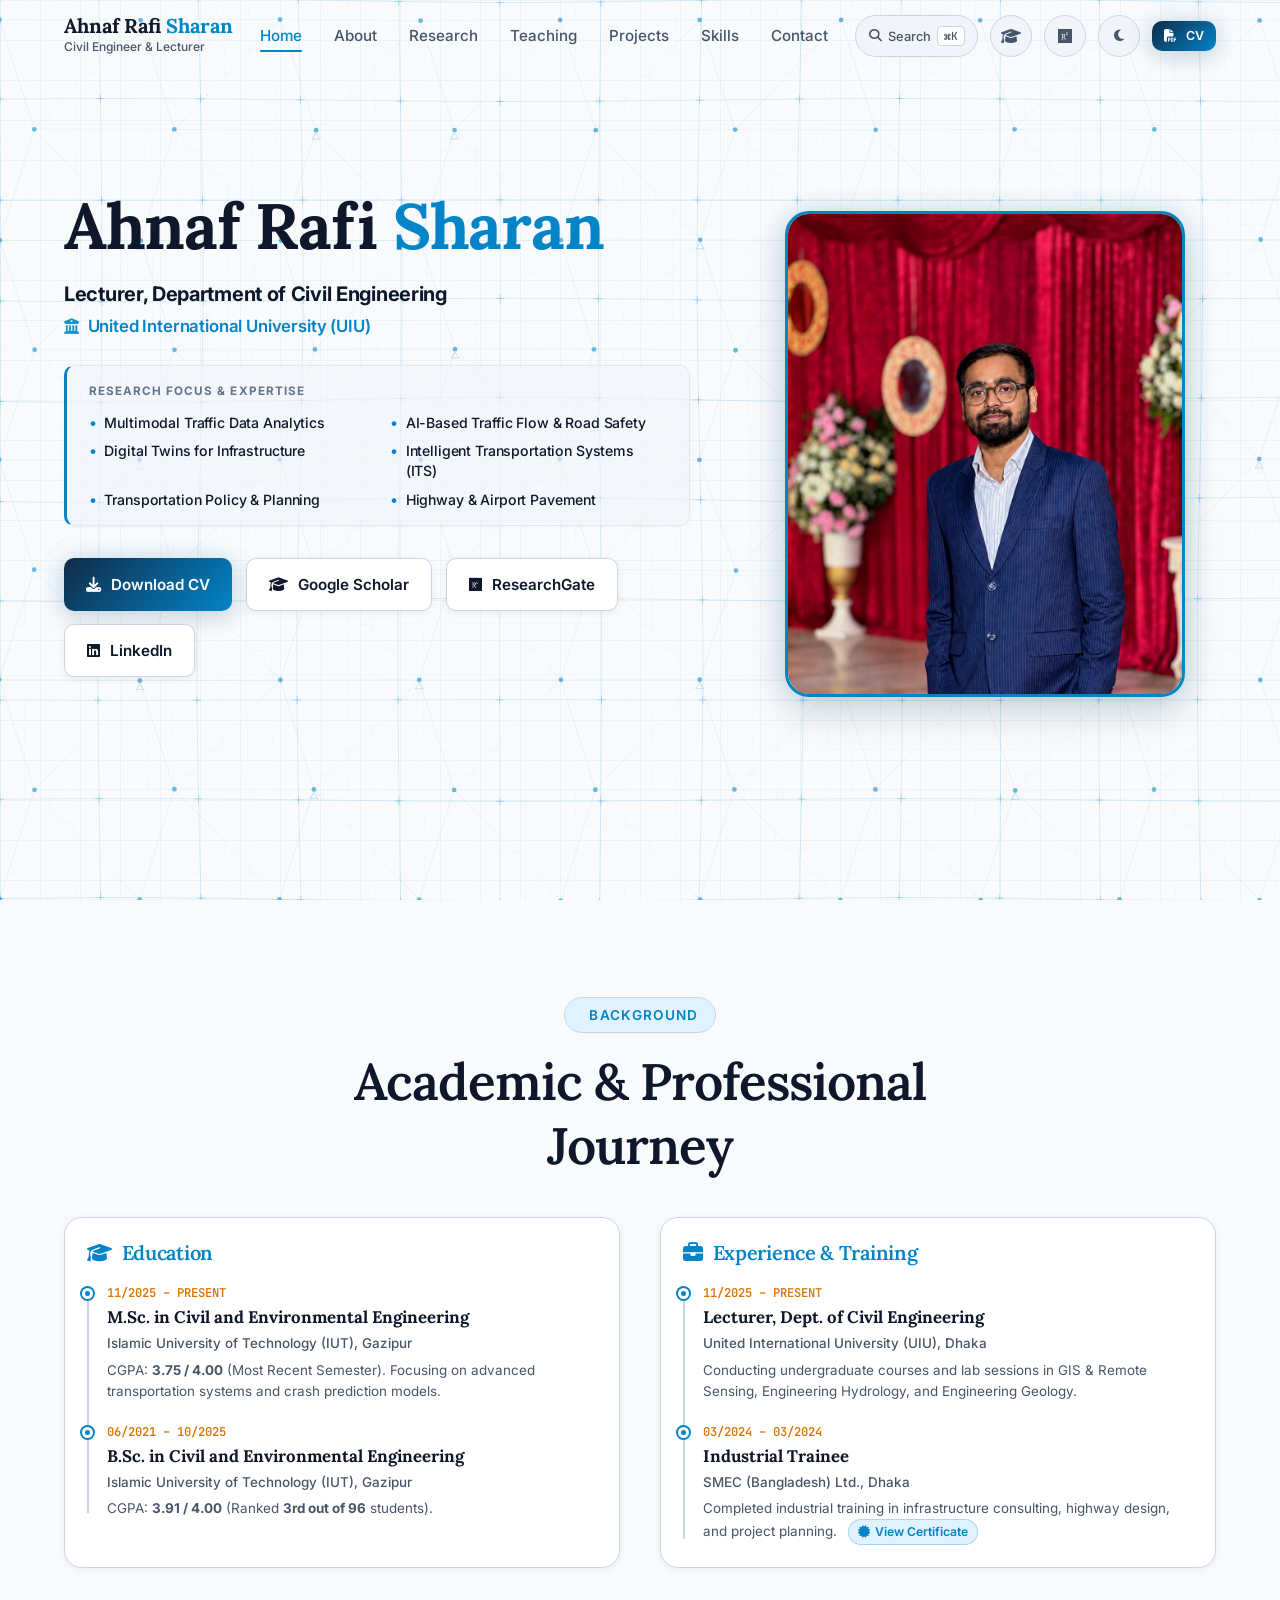
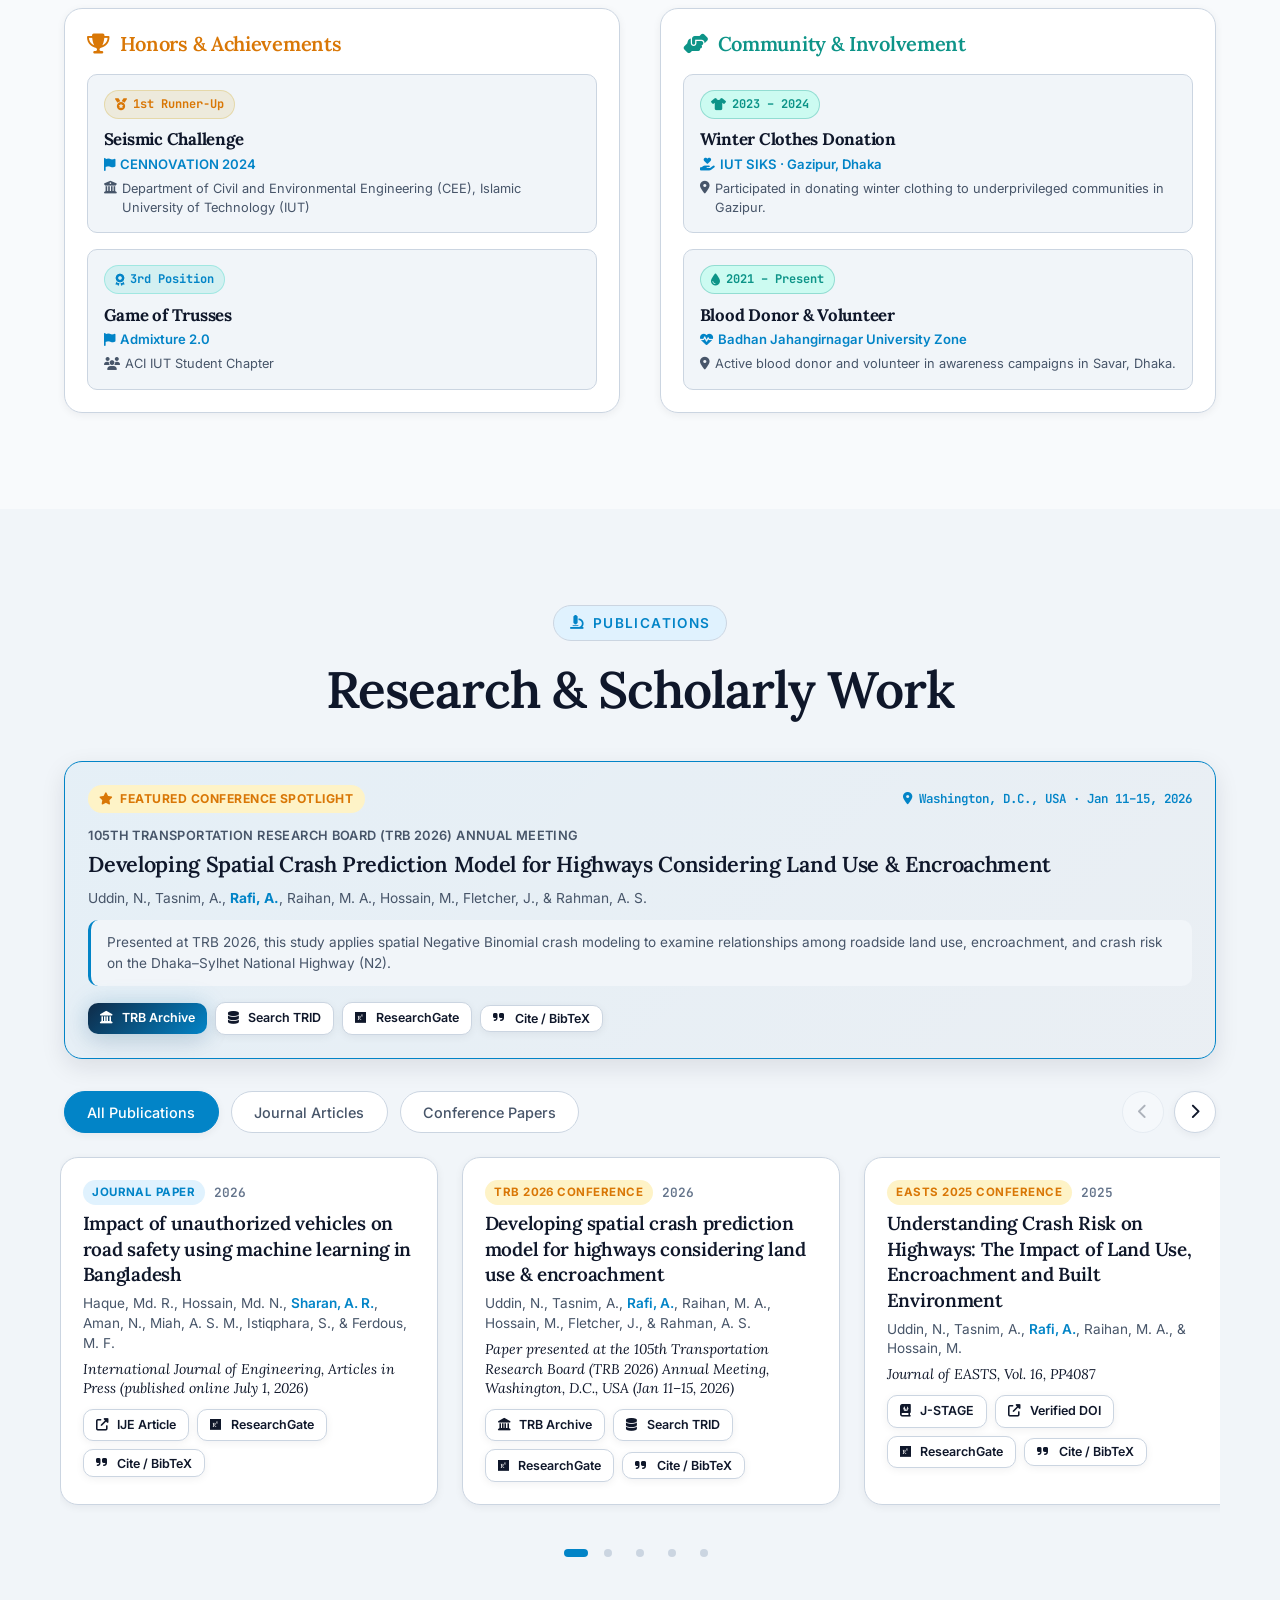
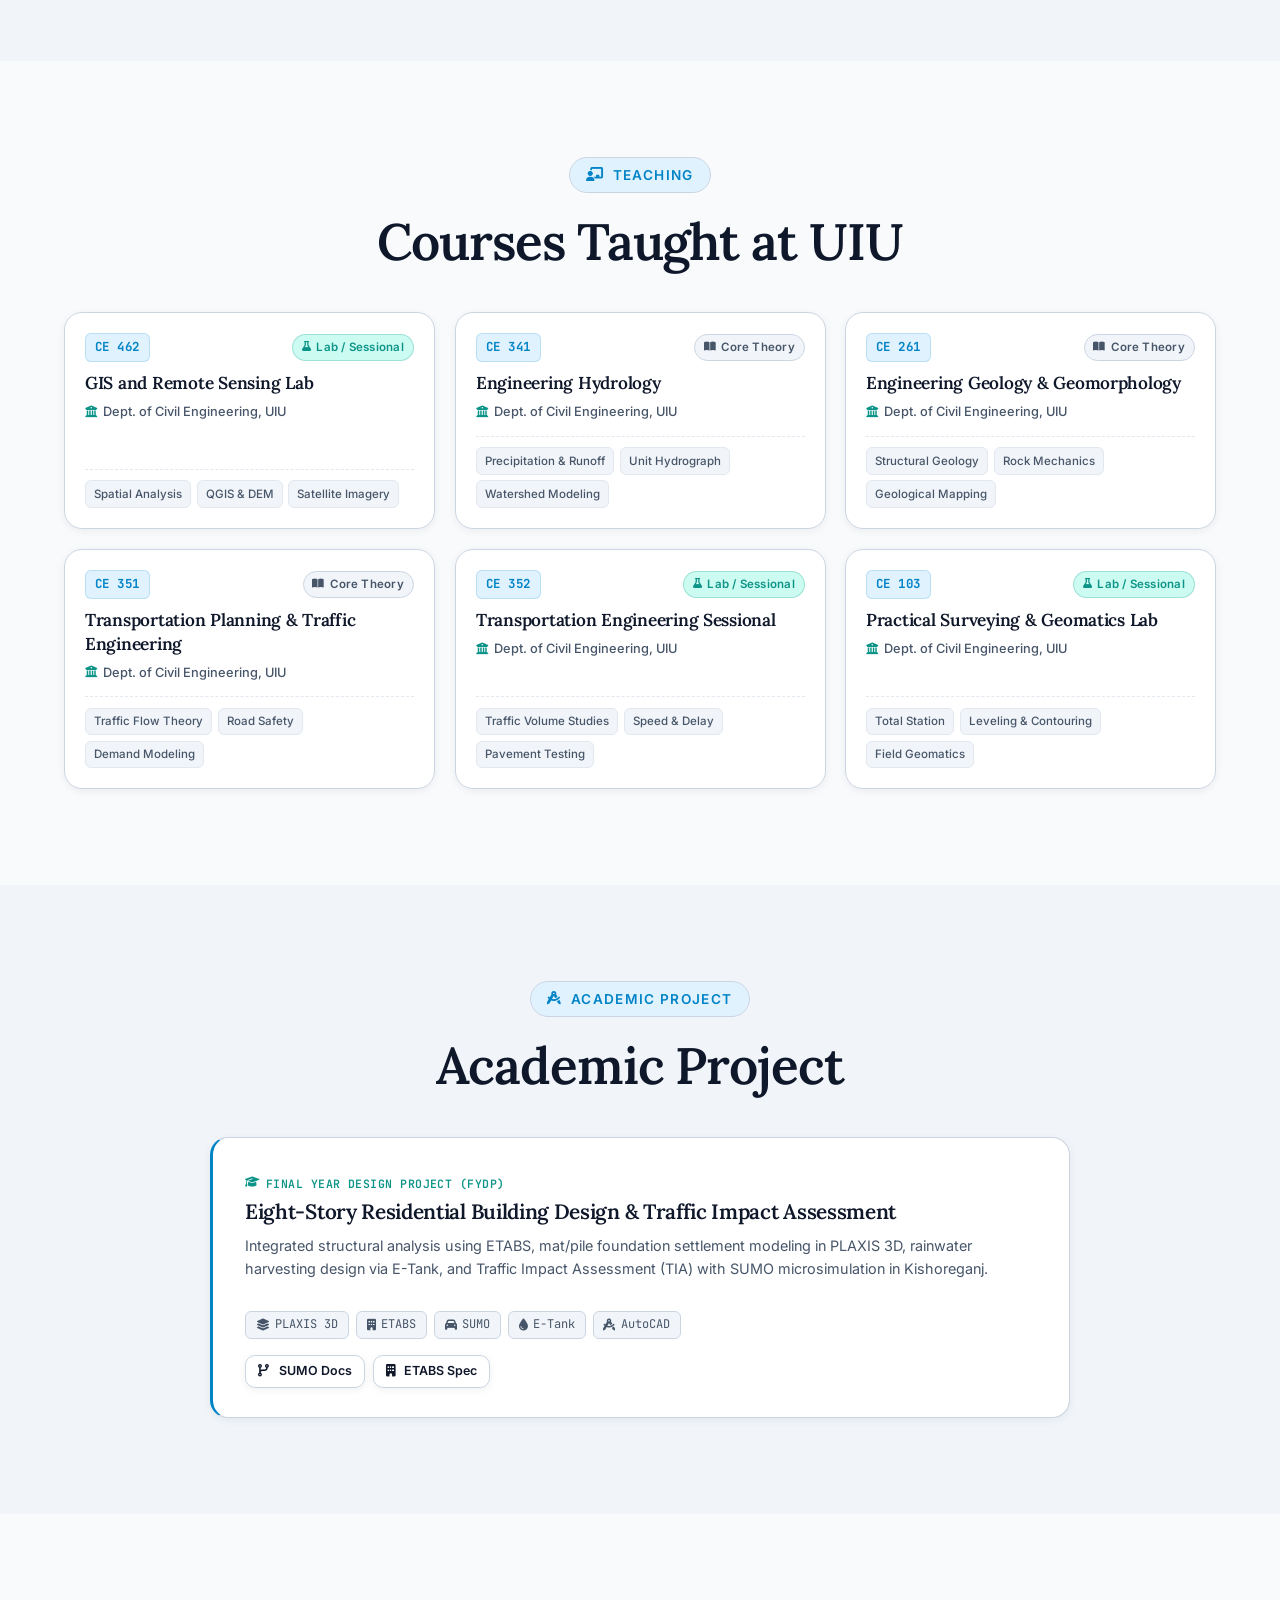
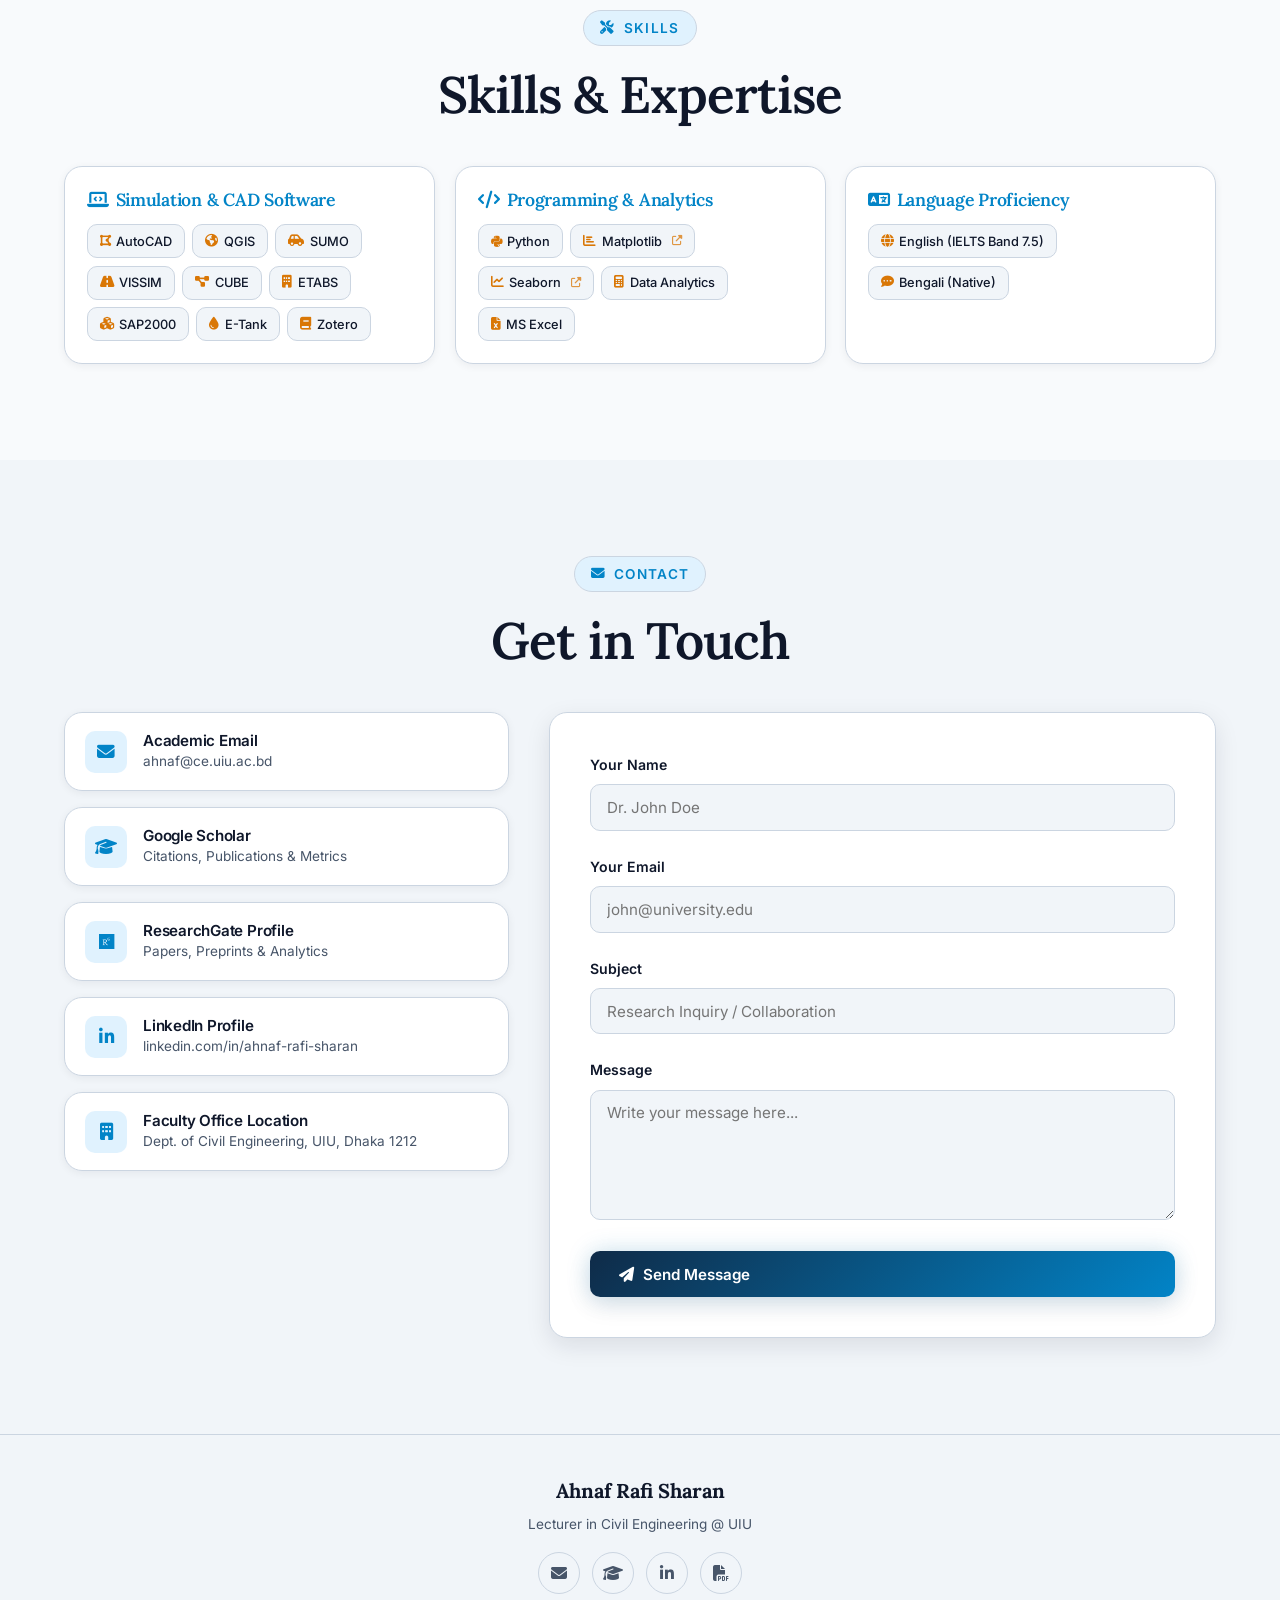
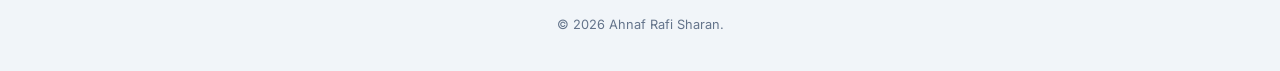
==== index.html @ d170546a "Update footer subtitle, adjust spacing, and refine responsive navbar styles" ====
<!DOCTYPE html>
<html lang="en" data-theme="light">
<head>
  <meta charset="UTF-8">
  <meta name="viewport" content="width=device-width, initial-scale=1.0">
  <meta name="description" content="Portfolio of Ahnaf Rafi Sharan — Civil &amp; Environmental Engineer, University Lecturer at UIU, and M.Sc. Student at IUT specializing in Intelligent Transportation Systems, Spatial Crash Prediction, and Machine Learning.">
  <meta name="keywords" content="Ahnaf Rafi Sharan, Civil Engineer, Transportation Engineering, UIU Lecturer, IUT, Spatial Crash Prediction, ITS, QGIS, SUMO, ETABS, PLAXIS 3D">
  <title>Ahnaf Rafi Sharan | Civil Engineer &amp; University Lecturer</title>

  <!-- Canonical &amp; Social Meta -->
  <meta property="og:title" content="Ahnaf Rafi Sharan | Academic Portfolio">
  <meta property="og:description" content="Lecturer in Civil Engineering at UIU &amp; M.Sc. Student at IUT. Research in Intelligent Transportation Systems, Machine Learning in Road Safety, and Geotechnical Engineering.">
  <meta property="og:type" content="website">

  <!-- Google Fonts &amp; Font Awesome Icons -->
  <link rel="preconnect" href="https://fonts.googleapis.com">
  <link rel="preconnect" href="https://fonts.gstatic.com" crossorigin>
  <link href="https://fonts.googleapis.com/css2?family=Inter:wght@400;500;600;700&amp;family=JetBrains+Mono:wght@400;500;600&amp;family=Lora:ital,wght@0,400;0,500;0,600;0,700;1,400;1,500;1,600&amp;display=swap" rel="stylesheet">
  <link rel="stylesheet" href="https://cdnjs.cloudflare.com/ajax/libs/font-awesome/6.4.0/css/all.min.css">

  <!-- Custom Stylesheet -->
  <link rel="stylesheet" href="styles.css">
</head>
<body>

  <!-- Top Scroll Progress Bar -->
  <div class="scroll-progress" id="scrollProgress" aria-hidden="true"></div>

  <!-- Floating Navigation Bar -->
  <header class="navbar" id="navbar">
    <div class="container nav-container">
      <a href="#hero" class="nav-brand" aria-label="Ahnaf Rafi Sharan Home">
        <div class="brand-text">
          <span class="brand-name">
            <span class="brand-name-full">Ahnaf Rafi <span class="brand-highlight">Sharan</span></span>
            <span class="brand-name-short">A. R. <span class="brand-highlight">Sharan</span></span>
          </span>
          <span class="brand-title">Civil Engineer &amp; Lecturer</span>
        </div>
      </a>

      <nav aria-label="Main Navigation">
        <ul class="nav-menu" id="navMenu">
          <li><a href="#hero" class="nav-link active">Home</a></li>
          <li><a href="#about" class="nav-link">About</a></li>
          <li><a href="#research" class="nav-link">Research</a></li>
          <li><a href="#teaching" class="nav-link">Teaching</a></li>
          <li><a href="#projects" class="nav-link">Projects</a></li>
          <li><a href="#skills" class="nav-link">Skills</a></li>
          <li><a href="#contact" class="nav-link">Contact</a></li>
        </ul>
      </nav>

      <div class="nav-actions">
        <button class="cmd-badge" id="cmdToggleBtn" type="button" aria-label="Open Command Palette">
          <i class="fas fa-search" aria-hidden="true"></i>
          <span>Search</span>
          <kbd>⌘K</kbd>
        </button>

        <a href="https://scholar.google.com/citations?user=i2RG7TsAAAAJ&hl=en" target="_blank" rel="noopener noreferrer" class="btn-icon" aria-label="Google Scholar Profile" title="Google Scholar">
          <i class="fas fa-graduation-cap" aria-hidden="true"></i>
        </a>

        <a href="https://www.researchgate.net/profile/Ahnaf-Rafi-Sharan" target="_blank" rel="noopener noreferrer" class="btn-icon" aria-label="ResearchGate Profile" title="ResearchGate">
          <i class="fab fa-researchgate" aria-hidden="true"></i>
        </a>

        <button class="btn-icon" id="themeToggleBtn" type="button" aria-label="Toggle Light and Dark Theme">
          <i class="fas fa-moon" id="themeIcon" aria-hidden="true"></i>
        </button>

        <a href="cv.pdf" class="btn btn-primary btn-sm" download aria-label="Download CV PDF">
          <i class="fas fa-file-pdf" aria-hidden="true"></i>
          <span>CV</span>
        </a>

        <button class="nav-toggle" id="navToggle" type="button" aria-expanded="false" aria-controls="navMenu" aria-label="Toggle Navigation Menu">
          <span></span>
          <span></span>
          <span></span>
        </button>
      </div>
    </div>
  </header>

  <main id="main-content">

    <!-- 1. HERO SECTION -->
    <section id="hero" class="section hero">
      <canvas id="its-canvas"></canvas>
      <div class="container hero-grid">
        <div class="hero-content">
          <h1 class="hero-name">
            Ahnaf Rafi <span class="highlight">Sharan</span>
          </h1>

          <!-- Academic Affiliation Byline -->
          <div class="hero-byline">
            <div class="hero-designation">Lecturer, Department of Civil Engineering</div>
            <div class="hero-institution">
              <i class="fas fa-university" aria-hidden="true"></i>
              <span>United International University (UIU)</span>
            </div>
          </div>

          <!-- Research Focus & Expertise -->
          <div class="hero-interests">
            <div class="hero-interests-label">
              <span>Research Focus &amp; Expertise</span>
            </div>
            <ul class="hero-interests-list">
              <li class="interest-item"><span class="item-marker">&bull;</span> Multimodal Traffic Data Analytics</li>
              <li class="interest-item"><span class="item-marker">&bull;</span> AI-Based Traffic Flow &amp; Road Safety</li>
              <li class="interest-item"><span class="item-marker">&bull;</span> Digital Twins for Infrastructure</li>
              <li class="interest-item"><span class="item-marker">&bull;</span> Intelligent Transportation Systems (ITS)</li>
              <li class="interest-item"><span class="item-marker">&bull;</span> Transportation Policy &amp; Planning</li>
              <li class="interest-item"><span class="item-marker">&bull;</span> Highway &amp; Airport Pavement</li>
            </ul>
          </div>

          <div class="hero-cta">
            <a href="cv.pdf" class="btn btn-primary" download>
              <i class="fas fa-download"></i> Download CV
            </a>
            <a href="https://scholar.google.com/citations?user=i2RG7TsAAAAJ&amp;hl=en" target="_blank" rel="noopener noreferrer" class="btn btn-secondary">
              <i class="fas fa-graduation-cap"></i> Google Scholar
            </a>
            <a href="https://www.researchgate.net/profile/Ahnaf-Rafi-Sharan" target="_blank" rel="noopener noreferrer" class="btn btn-secondary">
              <i class="fab fa-researchgate"></i> ResearchGate
            </a>
            <a href="https://linkedin.com/in/ahnaf-rafi-sharan-06a0391b3" target="_blank" rel="noopener noreferrer" class="btn btn-secondary">
              <i class="fab fa-linkedin"></i> LinkedIn
            </a>
          </div>
        </div>

        <!-- HERO PORTRAIT FRAME -->
        <div class="hero-visual">
          <div class="profile-frame">
            <img src="hero.png" alt="Ahnaf Rafi Sharan — Civil Engineer &amp; University Lecturer" class="profile-img" width="1086" height="1448" decoding="async">
          </div>
        </div>
      </div>
    </section>

    <!-- 2. ABOUT &amp; ACADEMIC BACKGROUND -->
    <section id="about" class="section">
      <div class="container">
        <div class="section-header">
          <span class="section-tag"><i class="fas fa-user-academic"></i> Background</span>
          <h2 class="section-title">Academic &amp; Professional Journey</h2>
        </div>

        <div class="academic-grid">
          <!-- Education Timeline -->
          <div class="timeline-card">
            <h3 class="timeline-title"><i class="fas fa-graduation-cap"></i> Education</h3>
            <div class="timeline">
              <div class="timeline-item">
                <div class="timeline-dot"></div>
                <div class="timeline-date">11/2025 – PRESENT</div>
                <div class="timeline-role">M.Sc. in Civil and Environmental Engineering</div>
                <div class="timeline-org">Islamic University of Technology (IUT), Gazipur</div>
                <p class="timeline-desc">CGPA: <strong>3.75 / 4.00</strong> (Most Recent Semester). Focusing on advanced transportation systems and crash prediction models.</p>
              </div>

              <div class="timeline-item">
                <div class="timeline-dot"></div>
                <div class="timeline-date">06/2021 – 10/2025</div>
                <div class="timeline-role">B.Sc. in Civil and Environmental Engineering</div>
                <div class="timeline-org">Islamic University of Technology (IUT), Gazipur</div>
                <p class="timeline-desc">CGPA: <strong>3.91 / 4.00</strong> (Ranked <strong>3rd out of 96</strong> students).</p>
              </div>
            </div>
          </div>

          <!-- Professional Experience Timeline -->
          <div class="timeline-card">
            <h3 class="timeline-title"><i class="fas fa-briefcase"></i> Experience &amp; Training</h3>
            <div class="timeline">
              <div class="timeline-item">
                <div class="timeline-dot"></div>
                <div class="timeline-date">11/2025 – PRESENT</div>
                <div class="timeline-role">Lecturer, Dept. of Civil Engineering</div>
                <div class="timeline-org">United International University (UIU), Dhaka</div>
                <p class="timeline-desc">Conducting undergraduate courses and lab sessions in GIS &amp; Remote Sensing, Engineering Hydrology, and Engineering Geology.</p>
              </div>

              <div class="timeline-item">
                <div class="timeline-dot"></div>
                <div class="timeline-date">03/2024 – 03/2024</div>
                <div class="timeline-role">Industrial Trainee</div>
                <div class="timeline-org">SMEC (Bangladesh) Ltd., Dhaka</div>
                <p class="timeline-desc">Completed industrial training in infrastructure consulting, highway design, and project planning. <a href="https://drive.google.com/file/d/1yum1FE88BUkocRvjSnJ1ATe02TE9FvEe/view?usp=drive_link" target="_blank" rel="noopener noreferrer" class="cert-link"><i class="fas fa-certificate"></i> View Certificate</a></p>
              </div>
            </div>
          </div>
        </div>

        <!-- Honors & Community Grid (Side by side) -->
        <div class="achievements-row-grid">
          <!-- Honors & Competition Achievements Card -->
          <div class="achievements-card">
            <h3 class="achievements-card-title">
              <i class="fas fa-trophy" aria-hidden="true"></i> Honors &amp; Achievements
            </h3>
            <div class="achievements-grid">
              <div class="achievement-item">
                <div class="achievement-badge runner-up">
                  <i class="fas fa-medal" aria-hidden="true"></i> 1st Runner-Up
                </div>
                <div class="achievement-details">
                  <h4 class="achievement-title">Seismic Challenge</h4>
                  <div class="achievement-event"><i class="fas fa-flag" aria-hidden="true"></i> CENNOVATION 2024</div>
                  <p class="achievement-org">
                    <i class="fas fa-university" aria-hidden="true"></i> Department of Civil and Environmental Engineering (CEE), Islamic University of Technology (IUT)
                  </p>
                </div>
              </div>

              <div class="achievement-item">
                <div class="achievement-badge third-place">
                  <i class="fas fa-award" aria-hidden="true"></i> 3rd Position
                </div>
                <div class="achievement-details">
                  <h4 class="achievement-title">Game of Trusses</h4>
                  <div class="achievement-event"><i class="fas fa-flag" aria-hidden="true"></i> Admixture 2.0</div>
                  <p class="achievement-org">
                    <i class="fas fa-users" aria-hidden="true"></i> ACI IUT Student Chapter
                  </p>
                </div>
              </div>
            </div>
          </div>

          <!-- Community & Voluntary Involvement Card -->
          <div class="achievements-card community-card">
            <h3 class="achievements-card-title community-title">
              <i class="fas fa-hands-helping" aria-hidden="true"></i> Community &amp; Involvement
            </h3>
            <div class="achievements-grid">
              <div class="achievement-item">
                <div class="achievement-badge community-badge">
                  <i class="fas fa-tshirt" aria-hidden="true"></i> 2023 – 2024
                </div>
                <div class="achievement-details">
                  <h4 class="achievement-title">Winter Clothes Donation</h4>
                  <div class="achievement-event"><i class="fas fa-hand-holding-heart" aria-hidden="true"></i> IUT SIKS · Gazipur, Dhaka</div>
                  <p class="achievement-org">
                    <i class="fas fa-map-marker-alt" aria-hidden="true"></i> Participated in donating winter clothing to underprivileged communities in Gazipur.
                  </p>
                </div>
              </div>

              <div class="achievement-item">
                <div class="achievement-badge community-badge">
                  <i class="fas fa-tint" aria-hidden="true"></i> 2021 – Present
                </div>
                <div class="achievement-details">
                  <h4 class="achievement-title">Blood Donor &amp; Volunteer</h4>
                  <div class="achievement-event"><i class="fas fa-heartbeat" aria-hidden="true"></i> Badhan Jahangirnagar University Zone</div>
                  <p class="achievement-org">
                    <i class="fas fa-map-marker-alt" aria-hidden="true"></i> Active blood donor and volunteer in awareness campaigns in Savar, Dhaka.
                  </p>
                </div>
              </div>
            </div>
          </div>
        </div>
      </div>
    </section>

    <!-- 3. RESEARCH &amp; PUBLICATIONS SECTION -->
    <section id="research" class="section section--surface-soft">
      <div class="container">
        <div class="section-header">
          <span class="section-tag"><i class="fas fa-microscope"></i> Publications</span>
          <h2 class="section-title">Research &amp; Scholarly Work</h2>
        </div>

        <!-- Featured TRB 2026 Spotlight -->
        <div class="trb-spotlight-card">
          <div class="spotlight-header">
            <span class="spotlight-badge"><i class="fas fa-star"></i> Featured Conference Spotlight</span>
            <span class="spotlight-venue"><i class="fas fa-map-marker-alt"></i> Washington, D.C., USA · Jan 11–15, 2026</span>
          </div>
          <div class="spotlight-body">
            <div class="spotlight-meta">
              <span class="conf-title">105th Transportation Research Board (TRB 2026) Annual Meeting</span>
            </div>
            <h3 class="spotlight-paper-title">
              Developing Spatial Crash Prediction Model for Highways Considering Land Use &amp; Encroachment
            </h3>
            <p class="spotlight-authors">
              Uddin, N., Tasnim, A., <strong>Rafi, A.</strong>, Raihan, M. A., Hossain, M., Fletcher, J., &amp; Rahman, A. S.
            </p>
            <p class="spotlight-abstract">
              Presented at TRB 2026, this study applies spatial Negative Binomial crash modeling to examine relationships among roadside land use, encroachment, and crash risk on the Dhaka–Sylhet National Highway (N2).
            </p>
            <div class="spotlight-actions">
              <a href="https://www.nationalacademies.org/events/886" target="_blank" rel="noopener noreferrer" class="btn btn-primary btn-sm">
                <i class="fas fa-landmark"></i> TRB Archive
              </a>
              <a href="https://trid.trb.org/" target="_blank" rel="noopener noreferrer" class="btn btn-secondary btn-sm">
                <i class="fas fa-database"></i> Search TRID
              </a>
              <a href="https://www.researchgate.net/profile/Ahnaf-Rafi-Sharan" target="_blank" rel="noopener noreferrer" class="btn btn-secondary btn-sm">
                <i class="fab fa-researchgate"></i> ResearchGate
              </a>
              <button type="button" class="btn btn-secondary btn-sm cite-btn" data-bibtex="@inproceedings{uddin2026developing,
  title={Developing spatial crash prediction model for highways considering land use \&amp; encroachment},
  author={Uddin, N. and Tasnim, A. and Rafi, A. and Raihan, M. A. and Hossain, M. and Fletcher, J. and Rahman, A. S.},
  booktitle={105th TRB Annual Meeting},
  address={Washington, D.C., USA},
  year={2026}
}">
                <i class="fas fa-quote-right"></i> Cite / BibTeX
              </button>
            </div>
          </div>
        </div>

        <div class="carousel-wrapper" id="pub-carousel-wrapper">
          <div class="carousel-header-controls">
            <div class="filter-bar">
              <button type="button" class="filter-btn active" data-filter="all">All Publications</button>
              <button type="button" class="filter-btn" data-filter="journal">Journal Articles</button>
              <button type="button" class="filter-btn" data-filter="conference">Conference Papers</button>
            </div>
            <div class="carousel-nav-btns">
              <button type="button" class="carousel-btn prev-btn" aria-label="Previous Publication" data-target="pub-carousel"><i class="fas fa-chevron-left"></i></button>
              <button type="button" class="carousel-btn next-btn" aria-label="Next Publication" data-target="pub-carousel"><i class="fas fa-chevron-right"></i></button>
            </div>
          </div>

          <div class="carousel-container" id="pub-carousel">
            <div class="pub-list carousel-track">

          <!-- Pub 1 -->
          <div class="pub-card" data-category="journal">
            <div class="pub-info">
              <div class="pub-meta">
                <span class="pub-type journal">Journal Paper</span>
                <span class="pub-year">2026</span>
              </div>
              <h3 class="pub-title">Impact of unauthorized vehicles on road safety using machine learning in Bangladesh</h3>
              <p class="pub-authors">Haque, Md. R., Hossain, Md. N., <strong>Sharan, A. R.</strong>, Aman, N., Miah, A. S. M., Istiqphara, S., &amp; Ferdous, M. F.</p>
              <div class="pub-venue">International Journal of Engineering, Articles in Press (published online July 1, 2026)</div>
              <div class="pub-actions">
                <a href="https://www.ije.ir/article_244148.html" target="_blank" rel="noopener noreferrer" class="btn btn-secondary btn-sm">
                  <i class="fas fa-external-link-alt"></i> IJE Article
                </a>
                <a href="https://www.researchgate.net/publication/403642562_Impact_of_Unauthorized_Vehicles_on_Road_Safety_Using_Machine_Learning_in_Bangladesh" target="_blank" rel="noopener noreferrer" class="btn btn-secondary btn-sm">
                  <i class="fab fa-researchgate"></i> ResearchGate
                </a>
                <button type="button" class="btn btn-secondary btn-sm cite-btn" data-bibtex="@article{haque2026impact,
  title={Impact of unauthorized vehicles on road safety using machine learning in Bangladesh},
  author={Haque, Md. Rashedul and Hossain, Md. Nayem and Sharan, Ahnaf Rafi and Aman, Nakib and Miah, Abu Saleh Musa and Istiqphara, Swadexi and Ferdous, Mohammad Farhan},
  journal={International Journal of Engineering},
  note={Articles in Press},
  year={2026},
  date={2026-07-01},
  url={https://www.ije.ir/article_244148.html}
}">
                  <i class="fas fa-quote-right"></i> Cite / BibTeX
                </button>
              </div>
            </div>
          </div>

          <!-- Pub 2 -->
          <div class="pub-card" data-category="conference">
            <div class="pub-info">
              <div class="pub-meta">
                <span class="pub-type conference">TRB 2026 Conference</span>
                <span class="pub-year">2026</span>
              </div>
              <h3 class="pub-title">Developing spatial crash prediction model for highways considering land use &amp; encroachment</h3>
              <p class="pub-authors">Uddin, N., Tasnim, A., <strong>Rafi, A.</strong>, Raihan, M. A., Hossain, M., Fletcher, J., &amp; Rahman, A. S.</p>
              <div class="pub-venue">Paper presented at the 105th Transportation Research Board (TRB 2026) Annual Meeting, Washington, D.C., USA (Jan 11–15, 2026)</div>
              <div class="pub-actions">
                <a href="https://www.nationalacademies.org/events/886" target="_blank" rel="noopener noreferrer" class="btn btn-secondary btn-sm">
                  <i class="fas fa-landmark"></i> TRB Archive
                </a>
                <a href="https://trid.trb.org/" target="_blank" rel="noopener noreferrer" class="btn btn-secondary btn-sm">
                  <i class="fas fa-database"></i> Search TRID
                </a>
                <a href="https://www.researchgate.net/profile/Ahnaf-Rafi-Sharan" target="_blank" rel="noopener noreferrer" class="btn btn-secondary btn-sm">
                  <i class="fab fa-researchgate"></i> ResearchGate
                </a>
                <button type="button" class="btn btn-secondary btn-sm cite-btn" data-bibtex="@inproceedings{uddin2026developing,
  title={Developing spatial crash prediction model for highways considering land use \&amp; encroachment},
  author={Uddin, N. and Tasnim, A. and Rafi, A. and Raihan, M. A. and Hossain, M. and Fletcher, J. and Rahman, A. S.},
  booktitle={105th TRB Annual Meeting},
  address={Washington, D.C., USA},
  year={2026}
}">
                  <i class="fas fa-quote-right"></i> Cite / BibTeX
                </button>
              </div>
            </div>
          </div>

          <!-- Pub 3 -->
          <div class="pub-card" data-category="conference">
            <div class="pub-info">
              <div class="pub-meta">
                <span class="pub-type conference">EASTS 2025 Conference</span>
                <span class="pub-year">2025</span>
              </div>
              <h3 class="pub-title">Understanding Crash Risk on Highways: The Impact of Land Use, Encroachment and Built Environment</h3>
              <p class="pub-authors">Uddin, N., Tasnim, A., <strong>Rafi, A.</strong>, Raihan, M. A., &amp; Hossain, M.</p>
              <div class="pub-venue">Journal of EASTS, Vol. 16, PP4087</div>
              <div class="pub-actions">
                <a href="https://www.jstage.jst.go.jp/article/easts/16/0/16_PP4087/_article" target="_blank" rel="noopener noreferrer" class="btn btn-secondary btn-sm">
                  <i class="fas fa-journal-whills"></i> J-STAGE
                </a>
                <a href="https://doi.org/10.11175/easts.16.PP4087" target="_blank" rel="noopener noreferrer" class="btn btn-secondary btn-sm">
                  <i class="fas fa-external-link-alt"></i> Verified DOI
                </a>
                <a href="https://www.researchgate.net/profile/Ahnaf-Rafi-Sharan" target="_blank" rel="noopener noreferrer" class="btn btn-secondary btn-sm">
                  <i class="fab fa-researchgate"></i> ResearchGate
                </a>
                <button type="button" class="btn btn-secondary btn-sm cite-btn" data-bibtex="@article{uddin2025crashrisk,
  title={Understanding crash risk on highways: The impact of land use, encroachment and built environment},
  author={Uddin, N. and Tasnim, A. and Rafi, A. and Raihan, M. A. and Hossain, M.},
  journal={Journal of the Eastern Asia Society for Transportation Studies},
  volume={16},
  pages={PP4087},
  year={2025},
  doi={10.11175/easts.16.PP4087}
}">
                  <i class="fas fa-quote-right"></i> Cite / BibTeX
                </button>
              </div>
            </div>
          </div>

          <!-- Pub 4 -->
          <div class="pub-card" data-category="conference">
            <div class="pub-info">
              <div class="pub-meta">
                <span class="pub-type conference">IUT-ICCET 2024</span>
                <span class="pub-year">2024</span>
              </div>
              <h3 class="pub-title">Utilization of recycled brick aggregate to ensure circular economy</h3>
              <p class="pub-authors">Mohammed, T. U., Uddin, N., &amp; <strong>Rafi, A.</strong></p>
              <div class="pub-venue">IUT Journal of Engineering and Technology (JET), Special Issue (Vol. 19 No. 3), pp. 848–854</div>
              <div class="pub-actions">
                <a href="https://jet.iutoic-dhaka.edu/" target="_blank" rel="noopener noreferrer" class="btn btn-secondary btn-sm">
                  <i class="fas fa-university"></i> JET Portal
                </a>
                <a href="https://www.researchgate.net/profile/Ahnaf-Rafi-Sharan" target="_blank" rel="noopener noreferrer" class="btn btn-secondary btn-sm">
                  <i class="fab fa-researchgate"></i> ResearchGate
                </a>
                <button type="button" class="btn btn-secondary btn-sm cite-btn" data-bibtex="@article{mohammed2024utilization,
  title={Utilization of recycled brick aggregate to ensure circular economy},
  author={Mohammed, T. U. and Uddin, N. and Rafi, A.},
  journal={IUT Journal of Engineering and Technology (JET)},
  volume={19},
  number={3},
  pages={848--854},
  year={2024}
}">
                  <i class="fas fa-quote-right"></i> Cite / BibTeX
                </button>
              </div>
            </div>
          </div>

          <!-- Pub 5 -->
          <div class="pub-card" data-category="journal">
            <div class="pub-info">
              <div class="pub-meta">
                <span class="pub-type journal">Journal Paper</span>
                <span class="pub-year">2023</span>
              </div>
              <h3 class="pub-title">Prediction of strength properties of soft soil considering simple soil parameters</h3>
              <p class="pub-authors">Hoque, M. J., Bayezid, M., <strong>Sharan, A. R.</strong>, Kabir, M. U., &amp; Tareque, T.</p>
              <div class="pub-venue">Open Journal of Civil Engineering, Vol. 13, pp. 479–496 (DOI: 10.4236/ojce.2023.133035)</div>
              <div class="pub-actions">
                <a href="https://doi.org/10.4236/ojce.2023.133035" target="_blank" rel="noopener noreferrer" class="btn btn-secondary btn-sm">
                  <i class="fas fa-external-link-alt"></i> Verified DOI
                </a>
                <a href="https://content.scirp.org/pdf/ojce_2023090715383862.pdf" target="_blank" rel="noopener noreferrer" class="btn btn-secondary btn-sm">
                  <i class="fas fa-file-alt"></i> Full Text
                </a>
                <button type="button" class="btn btn-secondary btn-sm cite-btn" data-bibtex="@article{hoque2023prediction,
  title={Prediction of strength properties of soft soil considering simple soil parameters},
  author={Hoque, M. J. and Bayezid, M. and Sharan, Ahnaf Rafi and Kabir, M. U. and Tareque, T.},
  journal={Open Journal of Civil Engineering},
  volume={13},
  pages={479--496},
  year={2023},
  doi={10.4236/ojce.2023.133035}
}">
                  <i class="fas fa-quote-right"></i> Cite / BibTeX
                </button>
              </div>
            </div>
          </div>

            </div>
          </div>
          <div class="carousel-dots" id="pub-carousel-dots"></div>
        </div>
      </div>
    </section>

    <!-- 4. TEACHING &amp; ACADEMIA SECTION -->
    <section id="teaching" class="section">
      <div class="container">
        <div class="section-header">
          <span class="section-tag"><i class="fas fa-chalkboard-teacher"></i> Teaching</span>
          <h2 class="section-title">Courses Taught at UIU</h2>
        </div>

        <div class="teaching-grid">
          <!-- Course 1: CE 462 -->
          <div class="teaching-card">
            <div class="teaching-card-header">
              <span class="teaching-code">CE 462</span>
              <span class="teaching-type-badge badge--lab"><i class="fas fa-flask"></i> Lab / Sessional</span>
            </div>
            <h3 class="teaching-title">GIS and Remote Sensing Lab</h3>
            <div class="teaching-institution">
              <i class="fas fa-university"></i> Dept. of Civil Engineering, UIU
            </div>
            <div class="teaching-tags">
              <span class="teaching-tag">Spatial Analysis</span>
              <span class="teaching-tag">QGIS &amp; DEM</span>
              <span class="teaching-tag">Satellite Imagery</span>
            </div>
          </div>

          <!-- Course 2: CE 341 -->
          <div class="teaching-card">
            <div class="teaching-card-header">
              <span class="teaching-code">CE 341</span>
              <span class="teaching-type-badge badge--theory"><i class="fas fa-book-open"></i> Core Theory</span>
            </div>
            <h3 class="teaching-title">Engineering Hydrology</h3>
            <div class="teaching-institution">
              <i class="fas fa-university"></i> Dept. of Civil Engineering, UIU
            </div>
            <div class="teaching-tags">
              <span class="teaching-tag">Precipitation &amp; Runoff</span>
              <span class="teaching-tag">Unit Hydrograph</span>
              <span class="teaching-tag">Watershed Modeling</span>
            </div>
          </div>

          <!-- Course 3: CE 261 -->
          <div class="teaching-card">
            <div class="teaching-card-header">
              <span class="teaching-code">CE 261</span>
              <span class="teaching-type-badge badge--theory"><i class="fas fa-book-open"></i> Core Theory</span>
            </div>
            <h3 class="teaching-title">Engineering Geology &amp; Geomorphology</h3>
            <div class="teaching-institution">
              <i class="fas fa-university"></i> Dept. of Civil Engineering, UIU
            </div>
            <div class="teaching-tags">
              <span class="teaching-tag">Structural Geology</span>
              <span class="teaching-tag">Rock Mechanics</span>
              <span class="teaching-tag">Geological Mapping</span>
            </div>
          </div>

          <!-- Course 4: CE 351 -->
          <div class="teaching-card">
            <div class="teaching-card-header">
              <span class="teaching-code">CE 351</span>
              <span class="teaching-type-badge badge--theory"><i class="fas fa-book-open"></i> Core Theory</span>
            </div>
            <h3 class="teaching-title">Transportation Planning &amp; Traffic Engineering</h3>
            <div class="teaching-institution">
              <i class="fas fa-university"></i> Dept. of Civil Engineering, UIU
            </div>
            <div class="teaching-tags">
              <span class="teaching-tag">Traffic Flow Theory</span>
              <span class="teaching-tag">Road Safety</span>
              <span class="teaching-tag">Demand Modeling</span>
            </div>
          </div>

          <!-- Course 5: CE 352 -->
          <div class="teaching-card">
            <div class="teaching-card-header">
              <span class="teaching-code">CE 352</span>
              <span class="teaching-type-badge badge--lab"><i class="fas fa-flask"></i> Lab / Sessional</span>
            </div>
            <h3 class="teaching-title">Transportation Engineering Sessional</h3>
            <div class="teaching-institution">
              <i class="fas fa-university"></i> Dept. of Civil Engineering, UIU
            </div>
            <div class="teaching-tags">
              <span class="teaching-tag">Traffic Volume Studies</span>
              <span class="teaching-tag">Speed &amp; Delay</span>
              <span class="teaching-tag">Pavement Testing</span>
            </div>
          </div>

          <!-- Course 6: CE 103 -->
          <div class="teaching-card">
            <div class="teaching-card-header">
              <span class="teaching-code">CE 103</span>
              <span class="teaching-type-badge badge--lab"><i class="fas fa-flask"></i> Lab / Sessional</span>
            </div>
            <h3 class="teaching-title">Practical Surveying &amp; Geomatics Lab</h3>
            <div class="teaching-institution">
              <i class="fas fa-university"></i> Dept. of Civil Engineering, UIU
            </div>
            <div class="teaching-tags">
              <span class="teaching-tag">Total Station</span>
              <span class="teaching-tag">Leveling &amp; Contouring</span>
              <span class="teaching-tag">Field Geomatics</span>
            </div>
          </div>
        </div>
      </div>
    </section>

    <!-- 5. ACADEMIC PROJECT SECTION -->
    <section id="projects" class="section section--surface-soft">
      <div class="container">
        <div class="section-header">
          <span class="section-tag"><i class="fas fa-drafting-compass"></i> Academic Project</span>
          <h2 class="section-title">Academic Project</h2>
        </div>

        <div class="project-single-container">
          <!-- FYDP Project -->
          <div class="project-card project-card--standalone">
            <div>
              <div class="project-category"><i class="fas fa-graduation-cap"></i> Final Year Design Project (FYDP)</div>
              <h3 class="project-title">Eight-Story Residential Building Design &amp; Traffic Impact Assessment</h3>
              <p class="project-desc">
                Integrated structural analysis using ETABS, mat/pile foundation settlement modeling in PLAXIS 3D, rainwater harvesting design via E-Tank, and Traffic Impact Assessment (TIA) with SUMO microsimulation in Kishoreganj.
              </p>
            </div>
            <div>
              <div class="project-tools">
                <span class="tool-tag"><i class="fas fa-layer-group"></i> PLAXIS 3D</span>
                <span class="tool-tag"><i class="fas fa-building"></i> ETABS</span>
                <span class="tool-tag"><i class="fas fa-car"></i> SUMO</span>
                <span class="tool-tag"><i class="fas fa-tint"></i> E-Tank</span>
                <span class="tool-tag"><i class="fas fa-drafting-compass"></i> AutoCAD</span>
              </div>
              <div class="pub-actions">
                <a href="https://eclipse.dev/sumo/" target="_blank" rel="noopener noreferrer" class="btn btn-secondary btn-sm">
                  <i class="fas fa-code-branch"></i> SUMO Docs
                </a>
                <a href="https://www.csiamerica.com/products/etabs" target="_blank" rel="noopener noreferrer" class="btn btn-secondary btn-sm">
                  <i class="fas fa-building"></i> ETABS Spec
                </a>
              </div>
            </div>
          </div>
        </div>
      </div>
    </section>

    <!-- 6. SKILLS SECTION -->
    <section id="skills" class="section">
      <div class="container">
        <div class="section-header">
          <span class="section-tag"><i class="fas fa-tools"></i> Skills</span>
          <h2 class="section-title">Skills &amp; Expertise</h2>
        </div>

        <div class="skills-grid">
          <!-- Category 1 -->
          <div class="skill-category">
            <h3 class="category-title"><i class="fas fa-laptop-code"></i> Simulation &amp; CAD Software</h3>
            <div class="skills-tags">
              <span class="skill-badge"><i class="fas fa-draw-polygon"></i> AutoCAD</span>
              <span class="skill-badge"><i class="fas fa-globe-americas"></i> QGIS</span>
              <span class="skill-badge"><i class="fas fa-car-side"></i> SUMO</span>
              <span class="skill-badge"><i class="fas fa-road"></i> VISSIM</span>
              <span class="skill-badge"><i class="fas fa-project-diagram"></i> CUBE</span>
              <span class="skill-badge"><i class="fas fa-building"></i> ETABS</span>
              <span class="skill-badge"><i class="fas fa-cubes"></i> SAP2000</span>
              <span class="skill-badge"><i class="fas fa-tint"></i> E-Tank</span>
              <span class="skill-badge"><i class="fas fa-book"></i> Zotero</span>
            </div>
          </div>

          <!-- Category 2 -->
          <div class="skill-category">
            <h3 class="category-title"><i class="fas fa-code"></i> Programming &amp; Analytics</h3>
            <div class="skills-tags">
              <span class="skill-badge"><i class="fab fa-python"></i> Python</span>
              <a href="https://drive.google.com/file/d/1rNb2d6eBjtzPnhZv8_Qu4rBEHmmwyTqB/view?usp=drive_link" target="_blank" rel="noopener noreferrer" class="skill-badge cert-badge" title="View Verified Datacamp Certificate"><i class="fas fa-chart-bar"></i> Matplotlib <i class="fas fa-external-link-alt badge-cert-icon"></i></a>
              <a href="https://drive.google.com/file/d/1IVfnXumZgSmWMktTuvSF0Q7bto8k0CpD/view?usp=drive_link" target="_blank" rel="noopener noreferrer" class="skill-badge cert-badge" title="View Verified Datacamp Certificate"><i class="fas fa-chart-line"></i> Seaborn <i class="fas fa-external-link-alt badge-cert-icon"></i></a>
              <span class="skill-badge"><i class="fas fa-calculator"></i> Data Analytics</span>
              <span class="skill-badge"><i class="fas fa-file-excel"></i> MS Excel</span>
            </div>
          </div>

          <!-- Category 3 -->
          <div class="skill-category">
            <h3 class="category-title"><i class="fas fa-language"></i> Language Proficiency</h3>
            <div class="skills-tags">
              <span class="skill-badge"><i class="fas fa-globe"></i> English (IELTS Band 7.5)</span>
              <span class="skill-badge"><i class="fas fa-comment-dots"></i> Bengali (Native)</span>
            </div>
          </div>
        </div>
      </div>
    </section>

    <!-- 7. CONTACT SECTION -->
    <section id="contact" class="section section--surface-soft">
      <div class="container">
        <div class="section-header">
          <span class="section-tag"><i class="fas fa-envelope"></i> Contact</span>
          <h2 class="section-title">Get in Touch</h2>
        </div>

        <div class="contact-grid">
          <div class="contact-info">
            <a href="mailto:ahnaf@ce.uiu.ac.bd" class="contact-card">
              <div class="contact-icon"><i class="fas fa-envelope"></i></div>
              <div class="contact-details">
                <h4>Academic Email</h4>
                <p>ahnaf@ce.uiu.ac.bd</p>
              </div>
            </a>

            <a href="https://scholar.google.com/citations?user=i2RG7TsAAAAJ&hl=en" target="_blank" rel="noopener noreferrer" class="contact-card">
              <div class="contact-icon"><i class="fas fa-graduation-cap"></i></div>
              <div class="contact-details">
                <h4>Google Scholar</h4>
                <p>Citations, Publications &amp; Metrics</p>
              </div>
            </a>

            <a href="https://www.researchgate.net/profile/Ahnaf-Rafi-Sharan" target="_blank" rel="noopener noreferrer" class="contact-card">
              <div class="contact-icon"><i class="fab fa-researchgate"></i></div>
              <div class="contact-details">
                <h4>ResearchGate Profile</h4>
                <p>Papers, Preprints &amp; Analytics</p>
              </div>
            </a>

            <a href="https://linkedin.com/in/ahnaf-rafi-sharan-06a0391b3" target="_blank" rel="noopener noreferrer" class="contact-card">
              <div class="contact-icon"><i class="fab fa-linkedin-in"></i></div>
              <div class="contact-details">
                <h4>LinkedIn Profile</h4>
                <p>linkedin.com/in/ahnaf-rafi-sharan</p>
              </div>
            </a>

            <div class="contact-card">
              <div class="contact-icon"><i class="fas fa-building"></i></div>
              <div class="contact-details">
                <h4>Faculty Office Location</h4>
                <p>Dept. of Civil Engineering, UIU, Dhaka 1212</p>
              </div>
            </div>
          </div>

          <div class="contact-form-container">
            <form id="contactForm">
              <div class="form-group">
                <label for="name" class="form-label">Your Name</label>
                <input type="text" id="name" class="form-control" placeholder="Dr. John Doe" required>
              </div>

              <div class="form-group">
                <label for="email" class="form-label">Your Email</label>
                <input type="email" id="email" class="form-control" placeholder="john@university.edu" required>
              </div>

              <div class="form-group">
                <label for="subject" class="form-label">Subject</label>
                <input type="text" id="subject" class="form-control" placeholder="Research Inquiry / Collaboration" required>
              </div>

              <div class="form-group">
                <label for="message" class="form-label">Message</label>
                <textarea id="message" class="form-control" placeholder="Write your message here..." required></textarea>
              </div>

              <button type="submit" class="btn btn-primary" style="width: 100%;">
                <i class="fas fa-paper-plane"></i> Send Message
              </button>
            </form>
          </div>
        </div>
      </div>
    </section>

  </main>

  <!-- FOOTER -->
  <footer class="footer">
    <div class="container footer-content">
      <div class="footer-brand">Ahnaf Rafi Sharan</div>
      <p class="footer-subtitle">Lecturer in Civil Engineering @ UIU</p>
      <div class="footer-socials">
        <a href="mailto:ahnaf@ce.uiu.ac.bd" class="btn-icon" aria-label="Email"><i class="fas fa-envelope"></i></a>
        <a href="https://scholar.google.com/citations?user=i2RG7TsAAAAJ&hl=en" target="_blank" rel="noopener noreferrer" class="btn-icon" aria-label="Google Scholar Profile" title="Google Scholar"><i class="fas fa-graduation-cap"></i></a>
        <a href="https://linkedin.com/in/ahnaf-rafi-sharan-06a0391b3" target="_blank" rel="noopener noreferrer" class="btn-icon" aria-label="LinkedIn"><i class="fab fa-linkedin-in"></i></a>
        <a href="cv.pdf" download class="btn-icon" aria-label="CV Download" title="Curriculum Vitae"><i class="fas fa-file-pdf"></i></a>
      </div>
      <p class="footer-copyright">
        &copy; 2026 Ahnaf Rafi Sharan.
      </p>
    </div>
  </footer>

  <!-- MODAL: BibTeX Citation -->
  <div class="modal-overlay" id="citeModal" role="dialog" aria-modal="true" aria-labelledby="citeModalTitle" aria-hidden="true">
    <div class="modal-card" tabindex="-1">
      <div class="modal-header">
        <h3 class="modal-title" id="citeModalTitle"><i class="fas fa-quote-right" aria-hidden="true"></i> Citation / BibTeX</h3>
        <button type="button" class="modal-close" id="citeModalClose" aria-label="Close citation dialog"><i class="fas fa-times" aria-hidden="true"></i></button>
      </div>
      <div class="bibtex-code" id="bibtexText"></div>
      <button type="button" class="btn btn-primary" id="copyBibtexBtn" style="width: 100%;">
        <i class="fas fa-copy"></i> Copy to Clipboard
      </button>
    </div>
  </div>

  <!-- MODAL: Command Palette (Cmd+K) -->
  <div class="modal-overlay" id="cmdModal" role="dialog" aria-modal="true" aria-labelledby="cmdModalTitle" aria-hidden="true">
    <div class="modal-card" style="max-width: 540px;" tabindex="-1">
      <h2 id="cmdModalTitle" hidden>Command palette</h2>
      <div class="cmd-input-wrapper">
        <i class="fas fa-search"></i>
        <input type="text" id="cmdInput" class="cmd-input" aria-label="Search commands" placeholder="Type a section or action (e.g., Research, Contact, Theme)..." autocomplete="off">
      </div>
      <ul class="cmd-results" id="cmdResults">
        <li><button type="button" class="cmd-item" data-action="goto" data-target="#hero">
          <div class="cmd-item-info"><i class="fas fa-home"></i> <span>Home / Hero Section</span></div>
          <kbd>Jump</kbd>
        </button></li>
        <li><button type="button" class="cmd-item" data-action="goto" data-target="#about">
          <div class="cmd-item-info"><i class="fas fa-graduation-cap"></i> <span>Academic Background</span></div>
          <kbd>Jump</kbd>
        </button></li>
        <li><button type="button" class="cmd-item" data-action="goto" data-target="#research">
          <div class="cmd-item-info"><i class="fas fa-book-open"></i> <span>Research &amp; Publications</span></div>
          <kbd>Jump</kbd>
        </button></li>
        <li><button type="button" class="cmd-item" data-action="goto" data-target="#teaching">
          <div class="cmd-item-info"><i class="fas fa-chalkboard-teacher"></i> <span>Teaching &amp; UIU Courses</span></div>
          <kbd>Jump</kbd>
        </button></li>
        <li><button type="button" class="cmd-item" data-action="goto" data-target="#projects">
          <div class="cmd-item-info"><i class="fas fa-drafting-compass"></i> <span>Academic Project</span></div>
          <kbd>Jump</kbd>
        </button></li>
        <li><button type="button" class="cmd-item" data-action="goto" data-target="#skills">
          <div class="cmd-item-info"><i class="fas fa-tools"></i> <span>Skills &amp; Expertise</span></div>
          <kbd>Jump</kbd>
        </button></li>
        <li><button type="button" class="cmd-item" data-action="goto" data-target="#contact">
          <div class="cmd-item-info"><i class="fas fa-paper-plane"></i> <span>Contact Information</span></div>
          <kbd>Jump</kbd>
        </button></li>
        <li><button type="button" class="cmd-item" data-action="theme">
          <div class="cmd-item-info"><i class="fas fa-adjust"></i> <span>Toggle Dark / Light Theme</span></div>
          <kbd>Action</kbd>
        </button></li>
      </ul>
    </div>
  </div>

  <!-- Custom JavaScript -->
  <script src="script.js"></script>
</body>
</html>
---- styles.css ----
/* ==========================================================================
   AHNAF RAFI SHARAN — ACADEMIC & CIVIL ENGINEERING PORTFOLIO STYLESHEET
   Design System: Civil Blueprint & Steel Navy (Executive Navy, Slate & Blueprint Cyan)
   Zero Pink / Purple / Magenta tones — 100% Professional Engineering Focus
   ========================================================================== */

/* --------------------------------------------------------------------------
   1. DESIGN TOKENS & CSS VARIABLES
   -------------------------------------------------------------------------- */
:root {
  /* Typography */
  --font-serif: 'Lora', Georgia, 'Times New Roman', serif;
  --font-sans: 'Inter', system-ui, -apple-system, BlinkMacSystemFont, 'Segoe UI', Roboto, sans-serif;
  --font-mono: 'JetBrains Mono', 'Fira Code', monospace;

  /* Color Palette — Civil Blueprint Light (Default) */
  --bg-page: #f8fafc;
  --bg-surface: #ffffff;
  --bg-surface-soft: #f1f5f9;
  --bg-surface-raised: #ffffff;
  --bg-glass: rgba(248, 250, 252, 0.88);

  --text-main: #0f172a;             /* Executive Slate Charcoal */
  --text-muted: #475569;            /* Steel Slate */
  --text-light: #64748b;            /* Muted Steel */
  
  --border-color: #cbd5e1;          /* Crisp Steel Border */
  --border-subtle: #e2e8f0;

  --accent-primary: #0f2b48;        /* Executive Deep Navy */
  --accent-hover: #1e3a5f;
  --accent-soft: #e0f2fe;           /* Blueprint Blue Tint */
  --accent-soft-hover: #bae6fd;

  --accent-cyan: #0284c7;           /* Blueprint Cyan */
  --accent-cyan-soft: #e0f2fe;

  --accent-teal: #0d9488;           /* Geospatial / ITS Teal */
  --accent-teal-soft: #ccfbf1;

  --accent-gold: #d97706;           /* Academic Amber Gold */
  --accent-gold-soft: #fef3c7;

  --shadow-sm: 0 2px 8px rgba(15, 23, 42, 0.06);
  --shadow-md: 0 8px 24px rgba(15, 23, 42, 0.1);
  --shadow-lg: 0 16px 40px rgba(15, 23, 42, 0.14);
  --shadow-glow: 0 0 25px rgba(2, 132, 199, 0.18);

  --radius-sm: 6px;
  --radius-md: 10px;
  --radius-lg: 18px;
  --radius-pill: 9999px;

  --transition-fast: 0.2s cubic-bezier(0.4, 0, 0.2, 1);
  --transition-normal: 0.35s cubic-bezier(0.4, 0, 0.2, 1);
  --transition-bounce: 0.5s cubic-bezier(0.34, 1.56, 0.64, 1);

  --nav-height: 72px;
}

/* Dark Theme Overrides — Deep Blueprint Midnight */
[data-theme="dark"] {
  --bg-page: #090e17;
  --bg-surface: #111827;
  --bg-surface-soft: #1e293b;
  --bg-surface-raised: #334155;
  --bg-glass: rgba(9, 14, 23, 0.88);

  --text-main: #f8fafc;
  --text-muted: #94a3b8;
  --text-light: #64748b;

  --border-color: #1e293b;
  --border-subtle: #0f172a;

  --accent-primary: #38bdf8;        /* Bright Blueprint Cyan for high dark contrast */
  --accent-hover: #7dd3fc;
  --accent-soft: #0c4a6e;
  --accent-soft-hover: #0369a1;

  --accent-cyan: #38bdf8;
  --accent-cyan-soft: #0c4a6e;

  --accent-teal: #2dd4bf;
  --accent-teal-soft: #134e4a;

  --accent-gold: #fbbf24;
  --accent-gold-soft: #451a03;

  --shadow-sm: 0 2px 8px rgba(0, 0, 0, 0.35);
  --shadow-md: 0 8px 24px rgba(0, 0, 0, 0.5);
  --shadow-lg: 0 16px 40px rgba(0, 0, 0, 0.65);
  --shadow-glow: 0 0 30px rgba(56, 189, 248, 0.25);
}

/* --------------------------------------------------------------------------
   2. RESET & BASE STYLES
   -------------------------------------------------------------------------- */
*, *::before, *::after {
  box-sizing: border-box;
  margin: 0;
  padding: 0;
}

html {
  scroll-behavior: smooth;
  font-size: 16px;
  -webkit-text-size-adjust: 100%;
}

body {
  font-family: var(--font-sans);
  background-color: var(--bg-page);
  color: var(--text-main);
  line-height: 1.65;
  overflow-x: hidden;
  transition: background-color var(--transition-normal), color var(--transition-normal);
}

/* Reusable alternate section surface. */
.section--surface-soft {
  background: var(--bg-surface-soft);
}

/* Scroll Progress Bar */
.scroll-progress {
  position: fixed;
  top: 0;
  left: 0;
  width: 0%;
  height: 3px;
  background: linear-gradient(90deg, var(--accent-cyan), var(--accent-teal), var(--accent-gold));
  z-index: 1000;
  transition: width 0.1s ease-out;
}

/* Container */
.container {
  width: 100%;
  max-width: 1200px;
  margin: 0 auto;
  padding: 0 1.5rem;
}

/* Typography Utilities */
h1, h2, h3, h4, h5, h6 {
  font-family: var(--font-serif);
  color: var(--text-main);
  font-weight: 600;
  line-height: 1.25;
  letter-spacing: -0.015em;
}

p {
  color: var(--text-muted);
}

a {
  color: var(--accent-cyan);
  text-decoration: none;
  transition: color var(--transition-fast);
}

a:hover {
  color: var(--accent-hover);
}

button {
  font-family: var(--font-sans);
  cursor: pointer;
  border: none;
  background: none;
}

/* Section Common Layout */
.section {
  padding: 6rem 0;
  position: relative;
}

.section-header {
  text-align: center;
  max-width: 720px;
  margin: 0 auto 2.5rem auto;
}

.section-header:has(.section-subtitle) {
  margin-bottom: 3.5rem;
}

.section-header > *:last-child {
  margin-bottom: 0;
}

.section-tag {
  display: inline-flex;
  align-items: center;
  gap: 0.5rem;
  font-size: 0.85rem;
  font-weight: 600;
  text-transform: uppercase;
  letter-spacing: 0.1em;
  color: var(--accent-cyan);
  background: var(--accent-soft);
  padding: 0.35rem 1rem;
  border-radius: var(--radius-pill);
  margin-bottom: 1rem;
  border: 1px solid var(--border-color);
}

.section-title {
  font-size: clamp(2.2rem, 4vw, 3.2rem);
  letter-spacing: -0.02em;
  margin-bottom: 1rem;
  position: relative;
}

.section-subtitle {
  font-size: 1.1rem;
  color: var(--text-muted);
}

/* --------------------------------------------------------------------------
   3. NAVIGATION BAR & BRAND AVATAR
   -------------------------------------------------------------------------- */
.navbar {
  position: fixed;
  top: 0;
  left: 0;
  right: 0;
  height: var(--nav-height);
  z-index: 900;
  transition: all var(--transition-normal);
}

.navbar.scrolled {
  background: var(--bg-glass);
  backdrop-filter: blur(16px);
  -webkit-backdrop-filter: blur(16px);
  box-shadow: var(--shadow-sm);
  border-bottom: 1px solid var(--border-color);
  height: 64px;
}

.nav-container {
  display: flex;
  align-items: center;
  justify-content: space-between;
  height: 100%;
}

.nav-brand {
  display: flex;
  align-items: center;
  gap: 0.75rem;
  text-decoration: none;
}


.brand-text {
  display: flex;
  flex-direction: column;
}

.brand-name {
  font-family: var(--font-serif);
  font-size: 1.25rem;
  font-weight: 700;
  color: var(--text-main);
  line-height: 1.1;
  white-space: nowrap;
}

.brand-highlight {
  color: var(--accent-cyan);
  transition: color var(--transition-fast);
}

.brand-name-short {
  display: none;
}

.brand-title {
  font-size: 0.75rem;
  color: var(--text-muted);
  font-weight: 500;
}

.nav-menu {
  display: flex;
  align-items: center;
  gap: 2rem;
  list-style: none;
}

.nav-link {
  font-size: 0.95rem;
  font-weight: 500;
  color: var(--text-muted);
  position: relative;
  padding: 0.4rem 0;
  transition: color var(--transition-fast);
}

.nav-link:hover, .nav-link.active {
  color: var(--accent-cyan);
}

.nav-link::after {
  content: '';
  position: absolute;
  bottom: 0;
  left: 0;
  width: 0;
  height: 2px;
  background: var(--accent-cyan);
  transition: width var(--transition-fast);
  border-radius: 2px;
}

.nav-link.active::after, .nav-link:hover::after {
  width: 100%;
}

.nav-actions {
  display: flex;
  align-items: center;
  gap: 0.75rem;
}

.btn-icon {
  width: 40px;
  height: 40px;
  border-radius: var(--radius-pill);
  display: flex;
  align-items: center;
  justify-content: center;
  color: var(--text-muted);
  background: var(--bg-surface-soft);
  border: 1px solid var(--border-color);
  transition: all var(--transition-fast);
}

.btn-icon:hover {
  color: var(--accent-cyan);
  background: var(--accent-soft);
  border-color: var(--accent-cyan);
  transform: translateY(-2px);
}

.cmd-badge {
  display: flex;
  align-items: center;
  gap: 0.4rem;
  padding: 0.4rem 0.8rem;
  border-radius: var(--radius-pill);
  background: var(--bg-surface-soft);
  border: 1px solid var(--border-color);
  color: var(--text-muted);
  font-size: 0.8rem;
  font-weight: 500;
  transition: all var(--transition-fast);
}

.cmd-badge:hover {
  border-color: var(--accent-cyan);
  color: var(--accent-cyan);
  background: var(--accent-soft);
}

.cmd-badge kbd {
  background: var(--bg-surface);
  border: 1px solid var(--border-color);
  border-radius: 4px;
  padding: 0.1rem 0.35rem;
  font-family: var(--font-mono);
  font-size: 0.7rem;
}

.nav-toggle {
  display: none;
  flex-direction: column;
  gap: 5px;
  width: 32px;
  height: 32px;
  justify-content: center;
  align-items: center;
}

.nav-toggle span {
  width: 22px;
  height: 2px;
  background: var(--text-main);
  transition: all var(--transition-fast);
  border-radius: 2px;
}

/* --------------------------------------------------------------------------
   4. HERO SECTION, BLUEPRINT GRID & ROUNDED SQUARE PORTRAIT FRAME
   -------------------------------------------------------------------------- */
.hero {
  min-height: 100vh;
  padding-top: calc(var(--nav-height) + 2rem);
  display: flex;
  align-items: center;
  position: relative;
  overflow: hidden;
}

/* Blueprint Grid Line Pattern */
.hero::before {
  content: '';
  position: absolute;
  inset: 0;
  background-size: 40px 40px;
  background-image: 
    linear-gradient(to right, rgba(2, 132, 199, 0.05) 1px, transparent 1px),
    linear-gradient(to bottom, rgba(2, 132, 199, 0.05) 1px, transparent 1px);
  pointer-events: none;
  z-index: 1;
}

[data-theme="dark"] .hero::before {
  background-image: 
    linear-gradient(to right, rgba(56, 189, 248, 0.08) 1px, transparent 1px),
    linear-gradient(to bottom, rgba(56, 189, 248, 0.08) 1px, transparent 1px);
}

#its-canvas {
  position: absolute;
  top: 0;
  left: 0;
  width: 100%;
  height: 100%;
  z-index: 2;
  pointer-events: none;
  opacity: 0.85;
}

.hero-grid {
  display: grid;
  grid-template-columns: 1.15fr 0.85fr;
  gap: 4rem;
  align-items: center;
  position: relative;
  z-index: 3;
}

.hero-name {
  font-size: clamp(3rem, 5vw, 4.5rem);
  font-weight: 700;
  line-height: 1.1;
  margin-bottom: 1.25rem;
  color: var(--text-main);
  letter-spacing: -0.02em;
}

.hero-name .highlight {
  color: var(--accent-cyan);
  position: relative;
  display: inline-block;
}

.hero-byline {
  margin-bottom: 1.5rem;
  display: flex;
  flex-direction: column;
  gap: 0.35rem;
}

.hero-designation {
  font-size: 1.25rem;
  font-weight: 700;
  color: var(--text-main);
  letter-spacing: -0.015em;
  line-height: 1.3;
}

.hero-institution {
  display: inline-flex;
  align-items: center;
  gap: 0.55rem;
  font-size: 1.05rem;
  font-weight: 600;
  color: var(--accent-cyan);
  letter-spacing: -0.01em;
}

.hero-institution i {
  font-size: 0.95rem;
  opacity: 0.9;
}

.hero-interests {
  margin-bottom: 2rem;
  max-width: 640px;
  background: rgba(241, 245, 249, 0.65);
  border: 1px solid var(--border-subtle);
  border-left: 3.5px solid var(--accent-cyan);
  border-radius: var(--radius-md);
  padding: 1rem 1.35rem;
  box-shadow: 0 1px 4px rgba(15, 23, 42, 0.03);
}

[data-theme="dark"] .hero-interests {
  background: rgba(30, 41, 59, 0.45);
  border-color: rgba(51, 65, 85, 0.6);
  border-left-color: var(--accent-cyan);
}

.hero-interests-label {
  display: block;
  font-size: 0.73rem;
  font-weight: 700;
  text-transform: uppercase;
  letter-spacing: 0.09em;
  color: var(--text-light);
  margin-bottom: 0.75rem;
}

.hero-interests-list {
  display: grid;
  grid-template-columns: repeat(2, 1fr);
  gap: 0.55rem 1.5rem;
  list-style: none;
  margin: 0;
  padding: 0;
}

.interest-item {
  display: flex;
  align-items: baseline;
  gap: 0.5rem;
  font-size: 0.88rem;
  font-weight: 500;
  color: var(--text-main);
  line-height: 1.4;
  letter-spacing: -0.01em;
  transition: color var(--transition-fast);
}

.interest-item .item-marker {
  color: var(--accent-cyan);
  font-size: 0.95rem;
  line-height: 1;
  flex-shrink: 0;
}

.interest-item:hover {
  color: var(--accent-cyan);
}

.hero-cta {
  display: flex;
  flex-wrap: wrap;
  gap: 0.85rem;
  margin-bottom: 2.5rem;
}

.hero-cta .btn {
  padding: 0.8rem 1.4rem;
}

.btn {
  display: inline-flex;
  align-items: center;
  gap: 0.6rem;
  padding: 0.85rem 1.8rem;
  border-radius: var(--radius-md);
  font-size: 0.95rem;
  font-weight: 600;
  transition: all var(--transition-fast);
  text-decoration: none;
}

.btn-primary {
  background: linear-gradient(135deg, var(--accent-primary), var(--accent-cyan));
  color: #ffffff;
  box-shadow: var(--shadow-md), var(--shadow-glow);
}

[data-theme="dark"] .btn-primary {
  background: linear-gradient(135deg, #0284c7, #38bdf8);
  color: #0f172a;
}

.btn-primary:hover {
  transform: translateY(-3px);
  box-shadow: var(--shadow-lg), var(--shadow-glow);
  opacity: 0.95;
}

.btn-secondary {
  background: var(--bg-surface);
  color: var(--text-main);
  border: 1px solid var(--border-color);
  box-shadow: var(--shadow-sm);
}

.btn-secondary:hover {
  border-color: var(--accent-cyan);
  color: var(--accent-cyan);
  background: var(--accent-soft);
  transform: translateY(-3px);
}

/* Rounded Square Portrait Frame (24px Rounded Corners) */
.profile-frame {
  position: relative;
  border-radius: 24px;
  overflow: hidden;
  border: 3px solid var(--accent-cyan);
  box-shadow: var(--shadow-lg), var(--shadow-glow);
  background: var(--bg-surface-raised);
  max-width: 400px;
  margin: 0 auto;
  transition: transform var(--transition-normal), box-shadow var(--transition-normal);
}

.profile-frame:hover {
  transform: translateY(-6px) scale(1.015);
  box-shadow: 0 20px 50px rgba(2, 132, 199, 0.25);
}

.profile-img {
  width: 100%;
  height: 480px;
  object-fit: cover;
  object-position: center 15%;
  display: block;
}


/* --------------------------------------------------------------------------
   5. ABOUT & ACADEMIC BACKGROUND
   -------------------------------------------------------------------------- */
.academic-grid {
  display: grid;
  grid-template-columns: 1fr 1fr;
  gap: 2.5rem;
}

.timeline-card {
  background: var(--bg-surface);
  border: 1px solid var(--border-color);
  border-radius: var(--radius-lg);
  padding: 1.4rem;
  box-shadow: var(--shadow-sm);
  transition: transform var(--transition-fast), box-shadow var(--transition-fast);
}

.timeline-card:hover {
  transform: translateY(-3px);
  box-shadow: var(--shadow-md);
}

.timeline-title {
  font-size: 1.25rem;
  margin-bottom: 1.1rem;
  display: flex;
  align-items: center;
  gap: 0.6rem;
  color: var(--accent-cyan);
}

.timeline {
  position: relative;
  padding-left: 1.25rem;
}

.timeline::before {
  content: '';
  position: absolute;
  left: 0;
  top: 6px;
  bottom: 6px;
  width: 2px;
  background: var(--border-color);
}

.timeline-item {
  position: relative;
  padding-bottom: 1.25rem;
}

.timeline-item:last-child {
  padding-bottom: 0;
}

.timeline-dot {
  position: absolute;
  left: calc(-1.25rem - 5px);
  top: 5px;
  width: 11px;
  height: 11px;
  border-radius: 50%;
  background: var(--accent-cyan);
  border: 3px solid var(--bg-surface);
  box-shadow: 0 0 0 2px var(--accent-cyan);
}

.timeline-date {
  font-family: var(--font-mono);
  font-size: 0.76rem;
  font-weight: 600;
  color: var(--accent-gold);
  margin-bottom: 0.2rem;
}

.timeline-role {
  font-family: var(--font-serif);
  font-size: 1.05rem;
  font-weight: 700;
  color: var(--text-main);
  margin-bottom: 0.2rem;
  line-height: 1.35;
}

.timeline-org {
  font-size: 0.84rem;
  color: var(--text-muted);
  font-weight: 500;
  margin-bottom: 0.35rem;
}

.timeline-desc {
  font-size: 0.84rem;
  line-height: 1.55;
}

.courses-list {
  display: flex;
  flex-wrap: wrap;
  gap: 0.4rem;
  margin-top: 0.5rem;
}

.course-chip {
  font-size: 0.74rem;
  padding: 0.15rem 0.5rem;
  border-radius: var(--radius-pill);
  background: var(--bg-surface-soft);
  border: 1px solid var(--border-color);
  color: var(--text-muted);
}

/* Achievements & Community Row Grid */
.achievements-row-grid {
  display: grid;
  grid-template-columns: 1fr 1fr;
  gap: 2.5rem;
  margin-top: 2.5rem;
}

.achievements-card {
  background: var(--bg-surface);
  border: 1px solid var(--border-color);
  border-radius: var(--radius-lg);
  padding: 1.4rem;
  box-shadow: var(--shadow-sm);
  transition: transform var(--transition-fast), box-shadow var(--transition-fast);
  display: flex;
  flex-direction: column;
}

.achievements-card:hover {
  transform: translateY(-3px);
  box-shadow: var(--shadow-md);
}

.achievements-card-title {
  font-size: 1.25rem;
  margin-bottom: 1.1rem;
  display: flex;
  align-items: center;
  gap: 0.6rem;
  color: var(--accent-gold);
}

.achievements-grid {
  display: flex;
  flex-direction: column;
  gap: 1rem;
  flex: 1;
}

.achievement-item {
  display: flex;
  flex-direction: column;
  gap: 0.65rem;
  padding: 0.95rem;
  background: var(--bg-surface-soft);
  border: 1px solid var(--border-color);
  border-radius: var(--radius-md);
  transition: border-color var(--transition-fast), transform var(--transition-fast);
  flex: 1;
}

.achievement-item:hover {
  border-color: var(--accent-gold);
  transform: translateY(-2px);
}

.achievement-badge {
  display: inline-flex;
  align-items: center;
  gap: 0.35rem;
  font-family: var(--font-mono);
  font-size: 0.75rem;
  font-weight: 700;
  padding: 0.22rem 0.65rem;
  border-radius: var(--radius-pill);
  white-space: nowrap;
  align-self: flex-start;
}

.achievement-badge.runner-up {
  background: rgba(212, 175, 55, 0.15);
  color: var(--accent-gold);
  border: 1px solid rgba(212, 175, 55, 0.3);
}

.achievement-badge.third-place {
  background: rgba(45, 212, 191, 0.15);
  color: var(--accent-cyan);
  border: 1px solid rgba(45, 212, 191, 0.3);
}

.achievement-details {
  flex: 1;
}

.achievement-title {
  font-family: var(--font-serif);
  font-size: 1.05rem;
  font-weight: 700;
  color: var(--text-main);
  margin-bottom: 0.2rem;
}

.achievement-event {
  font-size: 0.82rem;
  font-weight: 600;
  color: var(--accent-cyan);
  margin-bottom: 0.3rem;
  display: flex;
  align-items: center;
  gap: 0.35rem;
}

.achievement-org {
  font-size: 0.8rem;
  color: var(--text-muted);
  line-height: 1.45;
  margin: 0;
  display: flex;
  align-items: flex-start;
  gap: 0.35rem;
}

.achievement-org i {
  margin-top: 0.15rem;
  flex-shrink: 0;
}

.community-card {
  margin-top: 0;
}

.community-title {
  color: var(--accent-teal);
}

.achievement-badge.community-badge {
  background: var(--accent-teal-soft);
  color: var(--accent-teal);
  border: 1px solid rgba(13, 148, 136, 0.3);
}

.cert-link {
  display: inline-flex;
  align-items: center;
  gap: 0.35rem;
  font-size: 0.76rem;
  font-weight: 600;
  color: var(--accent-cyan);
  background: var(--accent-cyan-soft);
  padding: 0.15rem 0.55rem;
  border-radius: var(--radius-pill);
  border: 1px solid rgba(2, 132, 199, 0.25);
  margin-left: 0.4rem;
  transition: all var(--transition-fast);
  text-decoration: none;
}

.cert-link:hover {
  background: var(--accent-cyan);
  color: #ffffff;
  border-color: var(--accent-cyan);
  transform: translateY(-1px);
}

.skill-badge.cert-badge {
  cursor: pointer;
  text-decoration: none;
  transition: all var(--transition-fast);
}

.skill-badge.cert-badge:hover {
  border-color: var(--accent-cyan);
  background: var(--accent-cyan-soft);
  transform: translateY(-2px);
  color: var(--accent-cyan);
}

.badge-cert-icon {
  font-size: 0.65rem;
  margin-left: 0.25rem;
  opacity: 0.75;
}

/* --------------------------------------------------------------------------
   6. TEACHING & ACADEMIA SECTION
   -------------------------------------------------------------------------- */
.teaching-grid {
  display: grid;
  grid-template-columns: repeat(3, 1fr);
  gap: 1.25rem;
}

.teaching-card {
  background: var(--bg-surface);
  border: 1px solid var(--border-color);
  border-radius: var(--radius-lg);
  padding: 1.25rem;
  box-shadow: var(--shadow-sm);
  position: relative;
  overflow: hidden;
  display: flex;
  flex-direction: column;
  transition: transform var(--transition-fast), box-shadow var(--transition-fast), border-color var(--transition-fast);
}

.teaching-card:hover {
  transform: translateY(-3px);
  box-shadow: var(--shadow-md);
  border-color: var(--accent-cyan);
}

.teaching-card::before {
  content: '';
  position: absolute;
  top: 0;
  left: 0;
  right: 0;
  height: 3px;
  background: linear-gradient(90deg, var(--accent-cyan), var(--accent-teal));
  opacity: 0;
  transition: opacity var(--transition-fast);
}

.teaching-card:hover::before {
  opacity: 1;
}

.teaching-card-header {
  display: flex;
  align-items: center;
  justify-content: space-between;
  gap: 0.5rem;
  margin-bottom: 0.65rem;
}

.teaching-code {
  font-family: var(--font-mono);
  font-size: 0.78rem;
  color: var(--accent-cyan);
  font-weight: 700;
  letter-spacing: 0.04em;
  background: var(--accent-soft);
  padding: 0.2rem 0.55rem;
  border-radius: var(--radius-sm);
  border: 1px solid rgba(2, 132, 199, 0.18);
  display: inline-flex;
  align-items: center;
}

.teaching-type-badge {
  font-size: 0.72rem;
  font-weight: 600;
  padding: 0.2rem 0.55rem;
  border-radius: var(--radius-pill);
  display: inline-flex;
  align-items: center;
  gap: 0.35rem;
  letter-spacing: 0.02em;
}

.teaching-type-badge i {
  font-size: 0.65rem;
}

.teaching-type-badge.badge--lab {
  background: var(--accent-teal-soft);
  color: var(--accent-teal);
  border: 1px solid rgba(13, 148, 136, 0.25);
}

.teaching-type-badge.badge--theory {
  background: var(--bg-surface-soft);
  color: var(--text-muted);
  border: 1px solid var(--border-color);
}

.teaching-title {
  font-family: var(--font-serif);
  font-size: 1.08rem;
  font-weight: 600;
  margin-bottom: 0.35rem;
  line-height: 1.35;
  color: var(--text-main);
}

.teaching-institution {
  font-size: 0.8rem;
  color: var(--text-muted);
  font-weight: 500;
  margin-bottom: 0.85rem;
  display: flex;
  align-items: center;
  gap: 0.4rem;
}

.teaching-institution i {
  color: var(--accent-teal);
  font-size: 0.75rem;
}

.teaching-tags {
  display: flex;
  flex-wrap: wrap;
  gap: 0.35rem;
  margin-top: auto;
  padding-top: 0.65rem;
  border-top: 1px dashed var(--border-subtle);
}

.teaching-tag {
  font-size: 0.72rem;
  color: var(--text-muted);
  background: var(--bg-surface-soft);
  padding: 0.2rem 0.5rem;
  border-radius: var(--radius-sm);
  border: 1px solid var(--border-subtle);
  font-weight: 500;
  transition: color var(--transition-fast), border-color var(--transition-fast);
}

.teaching-card:hover .teaching-tag {
  border-color: var(--border-color);
  color: var(--text-main);
}

/* --------------------------------------------------------------------------
   7. RESEARCH & PUBLICATIONS SECTION
   -------------------------------------------------------------------------- */
.filter-bar {
  display: flex;
  justify-content: center;
  flex-wrap: wrap;
  gap: 0.75rem;
  margin-bottom: 3rem;
}

.filter-btn {
  padding: 0.6rem 1.4rem;
  border-radius: var(--radius-pill);
  font-size: 0.9rem;
  font-weight: 500;
  background: var(--bg-surface);
  border: 1px solid var(--border-color);
  color: var(--text-muted);
  transition: all var(--transition-fast);
}

.filter-btn:hover, .filter-btn.active {
  background: var(--accent-cyan);
  color: #ffffff;
  border-color: var(--accent-cyan);
  box-shadow: var(--shadow-sm);
}

[data-theme="dark"] .filter-btn:hover, [data-theme="dark"] .filter-btn.active {
  color: #0f172a;
}

/* --------------------------------------------------------------------------
   HORIZONTAL CAROUSEL SYSTEM
   -------------------------------------------------------------------------- */
.carousel-wrapper {
  position: relative;
  width: 100%;
}

.carousel-header-controls {
  display: flex;
  justify-content: space-between;
  align-items: center;
  margin-bottom: 1.5rem;
  gap: 1rem;
  flex-wrap: wrap;
}

.carousel-header-controls .filter-bar {
  margin-bottom: 0;
}

.carousel-header-controls.right-aligned {
  justify-content: flex-end;
}

.carousel-nav-btns {
  display: flex;
  align-items: center;
  gap: 0.6rem;
}

.carousel-btn {
  width: 42px;
  height: 42px;
  border-radius: var(--radius-pill);
  border: 1px solid var(--border-color);
  background: var(--bg-surface);
  color: var(--text-main);
  display: inline-flex;
  align-items: center;
  justify-content: center;
  font-size: 0.95rem;
  cursor: pointer;
  box-shadow: var(--shadow-sm);
  transition: transform 0.2s cubic-bezier(0.2, 0, 0, 1), background-color 0.2s ease, border-color 0.2s ease, color 0.2s ease, opacity 0.2s ease, box-shadow 0.2s ease;
}

.carousel-btn:hover {
  background: var(--accent-cyan);
  color: #ffffff;
  border-color: var(--accent-cyan);
  transform: translateY(-2px);
  box-shadow: var(--shadow-md);
}

[data-theme="dark"] .carousel-btn:hover {
  color: #0f172a;
}

.carousel-btn:active {
  transform: scale(0.94);
}

.carousel-btn:disabled {
  opacity: 0.3;
  cursor: not-allowed;
  transform: none;
  box-shadow: none;
  pointer-events: none;
}

.carousel-container {
  overflow-x: auto;
  scroll-behavior: smooth;
  scroll-snap-type: x mandatory;
  -webkit-overflow-scrolling: touch;
  overscroll-behavior-x: contain;
  scrollbar-width: none;
  -ms-overflow-style: none;
  padding: 0.5rem 0.25rem 1.25rem 0.25rem;
  margin: -0.5rem -0.25rem 0 -0.25rem;
  touch-action: pan-x pan-y pinch-zoom;
  will-change: scroll-position;
}

@media (pointer: fine) {
  .carousel-container {
    cursor: grab;
  }
}

.carousel-container::-webkit-scrollbar {
  display: none;
}

.carousel-container.is-dragging,
.carousel-container.grabbing {
  cursor: grabbing !important;
  scroll-behavior: auto !important;
  scroll-snap-type: none !important;
  user-select: none !important;
  -webkit-user-select: none !important;
}

.carousel-track {
  display: flex !important;
  flex-direction: row !important;
  flex-wrap: nowrap !important;
  gap: 1.5rem !important;
  width: 100%;
  will-change: transform;
}

.pub-list.carousel-track .pub-card,
.projects-grid.carousel-track .project-card {
  flex: 0 0 calc(34% - 0.85rem);
  min-width: 290px;
  scroll-snap-align: start;
  scroll-snap-stop: normal;
  flex-direction: column !important;
  justify-content: space-between !important;
  grid-template-columns: none !important;
  margin: 0;
  box-sizing: border-box;
  height: auto;
  backface-visibility: hidden;
  transition: transform 0.25s cubic-bezier(0.2, 0, 0, 1), box-shadow 0.25s cubic-bezier(0.2, 0, 0, 1), border-color 0.25s ease, background-color 0.25s ease;
}

.carousel-dots {
  display: flex;
  align-items: center;
  justify-content: center;
  gap: 0.5rem;
  margin-top: 1rem;
}

.carousel-dot {
  position: relative;
  width: 36px;
  height: 36px;
  margin: -6px;
  border-radius: 50%;
  background: transparent;
  border: none;
  cursor: pointer;
  padding: 0;
  display: inline-flex;
  align-items: center;
  justify-content: center;
  transition: opacity 0.2s ease;
}

.carousel-dot::before {
  content: '';
  display: block;
  width: 8px;
  height: 8px;
  border-radius: 50%;
  background: var(--border-color);
  transition: width 0.3s cubic-bezier(0.16, 1, 0.3, 1), background-color 0.25s ease, border-radius 0.25s ease;
}

.carousel-dot.active::before {
  width: 24px;
  border-radius: var(--radius-pill);
  background: var(--accent-cyan);
}

.carousel-dot:not(.active):hover::before {
  background: var(--text-light);
}

.carousel-dot:focus-visible {
  outline: 2px solid var(--accent-cyan);
  outline-offset: 2px;
}

@media (max-width: 992px) {
  .pub-list.carousel-track .pub-card,
  .projects-grid.carousel-track .project-card {
    flex: 0 0 calc(52% - 0.75rem);
    min-width: 270px;
  }
}

@media (max-width: 640px) {
  .pub-list.carousel-track .pub-card,
  .projects-grid.carousel-track .project-card {
    flex: 0 0 calc(88% - 0.5rem);
    min-width: 260px;
  }
}

.pub-list {
  display: flex;
  flex-direction: column;
  gap: 1.25rem;
}

.pub-card {
  background: var(--bg-surface);
  border: 1px solid var(--border-color);
  border-radius: var(--radius-lg);
  padding: 1.35rem;
  box-shadow: var(--shadow-sm);
  transition: transform 0.25s cubic-bezier(0.2, 0, 0, 1), box-shadow 0.25s cubic-bezier(0.2, 0, 0, 1), border-color 0.25s ease;
  display: flex;
  flex-direction: column;
  justify-content: space-between;
  gap: 1rem;
}

.pub-card.is-filtered-out {
  display: none !important;
}

.pub-card:hover {
  transform: translateY(-3px);
  box-shadow: var(--shadow-md);
  border-color: var(--accent-cyan);
}

.pub-meta {
  display: flex;
  align-items: center;
  gap: 0.6rem;
  margin-bottom: 0.4rem;
}

.pub-type {
  font-size: 0.72rem;
  font-weight: 700;
  text-transform: uppercase;
  letter-spacing: 0.04em;
  padding: 0.2rem 0.6rem;
  border-radius: var(--radius-pill);
}

.pub-type.journal {
  background: var(--accent-soft);
  color: var(--accent-cyan);
}

.pub-type.conference {
  background: var(--accent-gold-soft);
  color: var(--accent-gold);
}

.pub-year {
  font-family: var(--font-mono);
  font-size: 0.8rem;
  color: var(--text-light);
  font-weight: 600;
}

.pub-title {
  font-size: clamp(1.05rem, 2vw, 1.18rem);
  margin-bottom: 0.4rem;
  line-height: 1.35;
}

.pub-authors {
  font-size: 0.85rem;
  color: var(--text-muted);
  margin-bottom: 0.4rem;
  line-height: 1.45;
}

.pub-authors strong {
  color: var(--accent-cyan);
  font-weight: 600;
}

.pub-venue {
  font-family: var(--font-serif);
  font-size: 0.88rem;
  font-style: italic;
  color: var(--text-main);
  margin-bottom: 0.6rem;
  line-height: 1.4;
}

.pub-actions {
  display: flex;
  flex-wrap: wrap;
  align-items: center;
  gap: 0.5rem;
  margin-top: 0.6rem;
}

.btn-sm {
  padding: 0.32rem 0.75rem;
  font-size: 0.78rem;
  border-radius: var(--radius-md);
}

/* --------------------------------------------------------------------------
   8. FEATURED ACADEMIC PROJECT
   -------------------------------------------------------------------------- */
.project-single-container {
  max-width: 860px;
  margin: 0 auto;
  width: 100%;
}

.projects-grid {
  display: grid;
  grid-template-columns: repeat(auto-fit, minmax(290px, 1fr));
  gap: 1.25rem;
}

.project-card {
  background: var(--bg-surface);
  border: 1px solid var(--border-color);
  border-radius: var(--radius-lg);
  padding: 1.35rem;
  box-shadow: var(--shadow-sm);
  display: flex;
  flex-direction: column;
  justify-content: space-between;
  gap: 1rem;
  transition: transform 0.25s cubic-bezier(0.2, 0, 0, 1), box-shadow 0.25s cubic-bezier(0.2, 0, 0, 1), border-color 0.25s ease;
}

.project-card--standalone {
  padding: 1.85rem 2rem;
  border-left: 3px solid var(--accent-cyan);
}

.project-card:hover {
  transform: translateY(-3px);
  box-shadow: var(--shadow-md);
  border-color: var(--accent-cyan);
}

.project-category {
  font-family: var(--font-mono);
  font-size: 0.72rem;
  color: var(--accent-teal);
  text-transform: uppercase;
  letter-spacing: 0.04em;
  margin-bottom: 0.35rem;
  font-weight: 600;
  display: inline-flex;
  align-items: center;
  gap: 0.4rem;
}

.project-title {
  font-size: clamp(1.1rem, 2.2vw, 1.3rem);
  margin-bottom: 0.5rem;
  line-height: 1.35;
  color: var(--text-main);
}

.project-desc {
  font-size: 0.9rem;
  color: var(--text-muted);
  line-height: 1.6;
  margin-bottom: 0.9rem;
}

.project-tools {
  display: flex;
  flex-wrap: wrap;
  gap: 0.45rem;
  margin-bottom: 1rem;
}

.tool-tag {
  font-size: 0.75rem;
  padding: 0.2rem 0.6rem;
  border-radius: var(--radius-sm);
  background: var(--bg-surface-soft);
  border: 1px solid var(--border-color);
  color: var(--text-muted);
  font-family: var(--font-mono);
  display: inline-flex;
  align-items: center;
  gap: 0.35rem;
}

/* --------------------------------------------------------------------------
   9. SKILLS & TOOLKIT SECTION
   -------------------------------------------------------------------------- */
.skills-grid {
  display: grid;
  grid-template-columns: repeat(auto-fit, minmax(260px, 1fr));
  gap: 1.25rem;
}

.skill-category {
  background: var(--bg-surface);
  border: 1px solid var(--border-color);
  border-radius: var(--radius-lg);
  padding: 1.35rem;
  box-shadow: var(--shadow-sm);
}

.category-title {
  font-size: 1.1rem;
  margin-bottom: 0.85rem;
  color: var(--accent-cyan);
  display: flex;
  align-items: center;
  gap: 0.45rem;
}

.skills-tags {
  display: flex;
  flex-wrap: wrap;
  gap: 0.45rem;
}

.skill-badge {
  display: inline-flex;
  align-items: center;
  gap: 0.35rem;
  padding: 0.35rem 0.75rem;
  border-radius: var(--radius-md);
  background: var(--bg-surface-soft);
  border: 1px solid var(--border-color);
  font-size: 0.8rem;
  font-weight: 500;
  color: var(--text-main);
  transition: all var(--transition-fast);
}

.skill-badge:hover {
  background: var(--accent-soft);
  border-color: var(--accent-cyan);
  color: var(--accent-cyan);
  transform: translateY(-2px);
}

.skill-badge i {
  color: var(--accent-gold);
}

/* --------------------------------------------------------------------------
   10. CONTACT SECTION
   -------------------------------------------------------------------------- */
.contact-grid {
  display: grid;
  grid-template-columns: 0.8fr 1.2fr;
  gap: 2.5rem;
}

.contact-info {
  display: flex;
  flex-direction: column;
  gap: 1rem;
}

.contact-card {
  background: var(--bg-surface);
  border: 1px solid var(--border-color);
  border-radius: var(--radius-lg);
  padding: 1.1rem 1.25rem;
  display: flex;
  align-items: center;
  gap: 1rem;
  box-shadow: var(--shadow-sm);
  transition: all var(--transition-fast);
  text-decoration: none;
}

.contact-card:hover {
  border-color: var(--accent-cyan);
  transform: translateY(-3px);
  box-shadow: var(--shadow-md);
}

.contact-icon {
  width: 42px;
  height: 42px;
  border-radius: 10px;
  background: var(--accent-soft);
  color: var(--accent-cyan);
  display: flex;
  align-items: center;
  justify-content: center;
  font-size: 1.1rem;
  flex-shrink: 0;
}

.contact-details h4 {
  font-family: var(--font-sans);
  font-size: 0.95rem;
  font-weight: 600;
  color: var(--text-main);
}

.contact-details p {
  font-size: 0.85rem;
  color: var(--text-muted);
}

.contact-form-container {
  background: var(--bg-surface);
  border: 1px solid var(--border-color);
  border-radius: var(--radius-lg);
  padding: 2.5rem;
  box-shadow: var(--shadow-md);
}

.form-group {
  margin-bottom: 1.5rem;
}

.form-label {
  display: block;
  font-size: 0.88rem;
  font-weight: 600;
  color: var(--text-main);
  margin-bottom: 0.5rem;
}

.form-control {
  width: 100%;
  padding: 0.8rem 1rem;
  border-radius: var(--radius-md);
  border: 1px solid var(--border-color);
  background: var(--bg-surface-soft);
  color: var(--text-main);
  font-family: var(--font-sans);
  font-size: 0.95rem;
  transition: all var(--transition-fast);
}

.form-control:focus {
  outline: none;
  border-color: var(--accent-cyan);
  box-shadow: 0 0 0 3px var(--accent-soft);
}

textarea.form-control {
  min-height: 130px;
  resize: vertical;
}

/* --------------------------------------------------------------------------
   11. FOOTER & MODALS
   -------------------------------------------------------------------------- */
.footer {
  padding: 2.75rem 0 2.25rem;
  border-top: 1px solid var(--border-color);
  background: var(--bg-surface-soft);
  text-align: center;
}

.footer-content {
  display: flex;
  flex-direction: column;
  align-items: center;
  gap: 0.75rem;
}

.footer-brand {
  font-family: var(--font-serif);
  font-size: 1.25rem;
  font-weight: 700;
  color: var(--text-main);
  line-height: 1.2;
}

.footer-subtitle {
  font-size: 0.85rem;
  color: var(--text-muted);
  margin: 0;
  line-height: 1.4;
}

.footer-socials {
  display: flex;
  gap: 0.75rem;
  margin-top: 0.35rem;
}

.footer-copyright {
  font-size: 0.8rem;
  color: var(--text-light);
  margin: 0.5rem 0 0;
}

/* Modal Styling (BibTeX & Cmd+K) */
.modal-overlay {
  position: fixed;
  inset: 0;
  background: rgba(0, 0, 0, 0.65);
  backdrop-filter: blur(8px);
  z-index: 1000;
  display: flex;
  align-items: center;
  justify-content: center;
  padding: 1.5rem;
  opacity: 0;
  pointer-events: none;
  transition: opacity var(--transition-fast);
}

.modal-overlay.active {
  opacity: 1;
  pointer-events: auto;
}

.modal-card {
  background: var(--bg-surface);
  border: 1px solid var(--border-color);
  border-radius: var(--radius-lg);
  width: 100%;
  max-width: 600px;
  padding: 2rem;
  box-shadow: var(--shadow-lg);
  transform: translateY(20px) scale(0.95);
  transition: transform var(--transition-fast);
}

.modal-overlay.active .modal-card {
  transform: translateY(0) scale(1);
}

.modal-header {
  display: flex;
  align-items: center;
  justify-content: space-between;
  margin-bottom: 1.5rem;
}

.modal-title {
  font-size: 1.4rem;
  color: var(--accent-cyan);
}

.modal-close {
  width: 32px;
  height: 32px;
  border-radius: 50%;
  display: flex;
  align-items: center;
  justify-content: center;
  color: var(--text-muted);
  background: var(--bg-surface-soft);
}

.modal-close:hover {
  color: var(--accent-cyan);
  background: var(--accent-soft);
}

.bibtex-code {
  background: var(--bg-surface-soft);
  border: 1px solid var(--border-color);
  border-radius: var(--radius-md);
  padding: 1.25rem;
  font-family: var(--font-mono);
  font-size: 0.85rem;
  color: var(--text-main);
  white-space: pre-wrap;
  word-break: break-all;
  max-height: 280px;
  overflow-y: auto;
  margin-bottom: 1.5rem;
}

/* Command Palette Specific */
.cmd-input-wrapper {
  display: flex;
  align-items: center;
  gap: 0.75rem;
  padding: 0.8rem 1rem;
  border-bottom: 1px solid var(--border-color);
  margin-bottom: 1rem;
}

.cmd-input-wrapper i {
  color: var(--accent-cyan);
}

.cmd-input {
  width: 100%;
  border: none;
  background: none;
  color: var(--text-main);
  font-size: 1.1rem;
  font-family: var(--font-sans);
}

.cmd-input:focus {
  outline: none;
}

.cmd-results {
  list-style: none;
  max-height: 300px;
  overflow-y: auto;
  display: flex;
  flex-direction: column;
  gap: 0.4rem;
}

.cmd-results > li {
  display: contents;
}

.cmd-item {
  width: 100%;
  appearance: none;
  border: 0;
  background: transparent;
  font: inherit;
  text-align: left;
  padding: 0.75rem 1rem;
  border-radius: var(--radius-md);
  display: flex;
  align-items: center;
  justify-content: space-between;
  cursor: pointer;
  transition: background var(--transition-fast);
  color: var(--text-main);
}

.cmd-item:hover, .cmd-item.selected {
  background: var(--accent-soft);
  color: var(--accent-cyan);
  border-left: 3px solid var(--accent-cyan);
  padding-left: calc(1rem - 3px);
}

.cmd-item-info {
  display: flex;
  align-items: center;
  gap: 0.75rem;
  font-size: 0.95rem;
}

/* Modal Responsiveness & Max Height */
.modal-card {
  max-height: 85vh;
  overflow-y: auto;
}

/* Touch Targets Optimization */
.btn-icon, .nav-toggle, .filter-btn, .cmd-badge {
  min-height: 42px;
  min-width: 42px;
}

/* --------------------------------------------------------------------------
   12. RESPONSIVE BREAKPOINTS & VIEWPORT ADAPTATION
   -------------------------------------------------------------------------- */
@media (min-width: 1440px) {
  .container {
    max-width: 1320px;
  }
}

@media (max-width: 992px) {
  .hero-grid {
    grid-template-columns: 1fr;
    gap: 2.5rem;
  }

  .hero-visual {
    order: -1;
  }

  .hero-content {
    display: flex;
    flex-direction: column;
    align-items: center;
    text-align: center;
  }

  .hero-byline {
    align-items: center;
    text-align: center;
  }

  .hero-institution {
    justify-content: center;
  }

  .hero-interests {
    margin-left: auto;
    margin-right: auto;
    text-align: left;
  }

  .hero-cta {
    justify-content: center;
  }

  .profile-frame {
    max-width: 280px;
  }

  .profile-img {
    height: 320px;
  }

  .academic-grid,
  .achievements-row-grid {
    grid-template-columns: 1fr;
    gap: 1.5rem;
  }

  .teaching-grid {
    grid-template-columns: repeat(2, 1fr);
  }

  .contact-grid {
    grid-template-columns: 1fr;
  }
}

@media (max-width: 768px) {
  .nav-menu {
    position: fixed;
    top: var(--nav-height);
    left: 0;
    right: 0;
    background: var(--bg-surface);
    border-bottom: 1px solid var(--border-color);
    flex-direction: column;
    padding: 2rem 1.5rem;
    gap: 1.25rem;
    transform: translateY(-100%);
    opacity: 0;
    pointer-events: none;
    transition: all var(--transition-normal);
    box-shadow: var(--shadow-lg);
    max-height: calc(100vh - var(--nav-height));
    overflow-y: auto;
  }

  .nav-menu.active {
    transform: translateY(0);
    opacity: 1;
    pointer-events: auto;
  }

  .nav-toggle {
    display: flex;
  }

  /* Animated Hamburger to X */
  .nav-toggle.active span:nth-child(1) {
    transform: translateY(7px) rotate(45deg);
  }
  .nav-toggle.active span:nth-child(2) {
    opacity: 0;
  }
  .nav-toggle.active span:nth-child(3) {
    transform: translateY(-7px) rotate(-45deg);
  }

  .cmd-badge {
    display: none;
  }

  .brand-name-full {
    display: none;
  }

  .brand-name-short {
    display: inline;
  }

  .brand-name {
    font-size: 1.12rem;
  }

  .nav-actions {
    gap: 0.4rem;
  }

  .pub-card {
    grid-template-columns: 1fr;
  }

  .pub-actions {
    width: 100%;
  }

  .pub-actions .btn {
    flex: 0 1 auto;
    font-size: 0.76rem;
    padding: 0.3rem 0.65rem;
  }

  .timeline-card,
  .achievements-card,
  .teaching-card,
  .pub-card,
  .project-card,
  .skill-category,
  .trb-spotlight-card {
    padding: 1.15rem;
  }
}

@media (max-width: 576px) {
  .profile-frame {
    max-width: 240px;
  }

  .profile-img {
    height: 280px;
  }

  .hero-name {
    font-size: clamp(2.4rem, 9vw, 3.2rem);
  }

  .hero-interests-list {
    grid-template-columns: 1fr;
    gap: 0.5rem;
  }

  .hero-interests {
    padding: 0.85rem 1rem;
  }

  .hero-cta {
    flex-direction: column;
    width: 100%;
  }

  .hero-cta .btn {
    width: 100%;
    justify-content: center;
  }

  .nav-brand {
    gap: 0;
  }

  .brand-name {
    font-size: 1.05rem;
  }

  .brand-title {
    display: none;
  }

  .nav-actions {
    gap: 0.35rem;
  }

  .nav-actions .btn-icon {
    width: 35px;
    height: 35px;
    font-size: 0.88rem;
  }

  .nav-actions .btn.btn-sm {
    padding: 0.32rem 0.6rem;
    font-size: 0.78rem;
    gap: 0.3rem;
  }

  .nav-toggle {
    width: 35px;
    height: 35px;
  }

  .filter-bar {
    width: 100%;
  }

  .filter-btn {
    flex: 1 1 auto;
    text-align: center;
  }

  .teaching-grid {
    grid-template-columns: 1fr;
    gap: 1rem;
  }
}

@media (max-width: 380px) {
  .nav-container {
    padding-left: 0.65rem;
    padding-right: 0.65rem;
  }

  .nav-actions {
    gap: 0.25rem;
  }

  .nav-actions .btn-icon {
    width: 32px;
    height: 32px;
    font-size: 0.8rem;
  }

  .nav-actions .btn.btn-sm {
    padding: 0.28rem 0.45rem;
    font-size: 0.74rem;
    gap: 0.25rem;
  }

  .nav-toggle {
    width: 32px;
    height: 32px;
  }

  .brand-name {
    font-size: 0.98rem;
  }
}

/* --------------------------------------------------------------------------
   FEATURED TRB 2026 CONFERENCE SPOTLIGHT CARD
   -------------------------------------------------------------------------- */
.trb-spotlight-card {
  background: linear-gradient(135deg, rgba(2, 132, 199, 0.05) 0%, rgba(15, 43, 72, 0.03) 100%);
  border: 1.5px solid var(--accent-cyan);
  border-radius: var(--radius-lg);
  padding: 1.45rem;
  margin-bottom: 2rem;
  box-shadow: var(--shadow-md);
  position: relative;
  overflow: hidden;
  transition: transform var(--transition-normal), box-shadow var(--transition-normal);
}

[data-theme="dark"] .trb-spotlight-card {
  background: linear-gradient(135deg, rgba(56, 189, 248, 0.08) 0%, rgba(17, 24, 39, 0.6) 100%);
  border-color: rgba(56, 189, 248, 0.4);
}

.trb-spotlight-card:hover {
  transform: translateY(-3px);
  box-shadow: var(--shadow-glow), var(--shadow-lg);
}

.spotlight-header {
  display: flex;
  flex-wrap: wrap;
  justify-content: space-between;
  align-items: center;
  gap: 0.75rem;
  margin-bottom: 0.75rem;
}

.spotlight-badge {
  display: inline-flex;
  align-items: center;
  gap: 0.4rem;
  background: var(--accent-gold-soft);
  color: var(--accent-gold);
  font-weight: 700;
  font-size: 0.76rem;
  text-transform: uppercase;
  letter-spacing: 0.04em;
  padding: 0.25rem 0.7rem;
  border-radius: var(--radius-pill);
}

.spotlight-venue {
  font-family: var(--font-mono);
  font-size: 0.78rem;
  color: var(--accent-cyan);
  font-weight: 600;
}

.conf-title {
  font-family: var(--font-sans);
  font-weight: 600;
  font-size: 0.8rem;
  color: var(--text-muted);
  text-transform: uppercase;
  letter-spacing: 0.03em;
  display: block;
  margin-bottom: 0.25rem;
}

.spotlight-paper-title {
  font-family: var(--font-serif);
  font-size: clamp(1.15rem, 2.2vw, 1.35rem);
  line-height: 1.35;
  color: var(--text-main);
  margin-bottom: 0.45rem;
}

.spotlight-authors {
  font-size: 0.86rem;
  color: var(--text-muted);
  margin-bottom: 0.65rem;
}

.spotlight-authors strong {
  color: var(--accent-cyan);
  font-weight: 700;
}

.spotlight-abstract {
  font-size: 0.85rem;
  line-height: 1.55;
  color: var(--text-muted);
  background: var(--bg-surface-soft);
  padding: 0.75rem 1rem;
  border-radius: var(--radius-md);
  border-left: 3px solid var(--accent-cyan);
  margin-bottom: 1rem;
}

.spotlight-actions {
  display: flex;
  flex-wrap: wrap;
  align-items: center;
  gap: 0.5rem;
}


/* --------------------------------------------------------------------------
   TOAST NOTIFICATIONS SYSTEM
   -------------------------------------------------------------------------- */
.toast-container {
  position: fixed;
  bottom: 2rem;
  right: 2rem;
  z-index: 9999;
  display: flex;
  flex-direction: column;
  gap: 0.75rem;
  pointer-events: none;
}

.toast {
  pointer-events: auto;
  background: var(--text-main);
  color: var(--bg-surface);
  padding: 0.85rem 1.25rem;
  border-radius: var(--radius-md);
  box-shadow: var(--shadow-lg);
  font-family: var(--font-sans);
  font-size: 0.9rem;
  font-weight: 500;
  display: flex;
  align-items: center;
  gap: 0.6rem;
  animation: toastSlideIn 0.35s cubic-bezier(0.34, 1.56, 0.64, 1) forwards;
}

.toast i {
  color: #10b981; /* Emerald Check */
}

@keyframes toastSlideIn {
  from {
    opacity: 0;
    transform: translateY(20px) scale(0.95);
  }
  to {
    opacity: 1;
    transform: translateY(0) scale(1);
  }
}

@keyframes toastFadeOut {
  to {
    opacity: 0;
    transform: translateY(-10px) scale(0.95);
  }
}

/* --------------------------------------------------------------------------
   MINIMALIST SCROLL ENTRANCE REVEAL SYSTEM
   -------------------------------------------------------------------------- */
.reveal-item {
  opacity: 0;
  transform: translateY(12px);
  transition: opacity 0.45s cubic-bezier(0.16, 1, 0.3, 1), transform 0.45s cubic-bezier(0.16, 1, 0.3, 1);
  will-change: opacity, transform;
}

.reveal-item.is-revealed {
  opacity: 1;
  transform: translateY(0);
}

@media (prefers-reduced-motion: reduce) {
  html {
    scroll-behavior: auto;
  }

  *, *::before, *::after {
    animation-duration: 0.01ms !important;
    animation-iteration-count: 1 !important;
    scroll-behavior: auto !important;
    transition-duration: 0.01ms !important;
  }
}
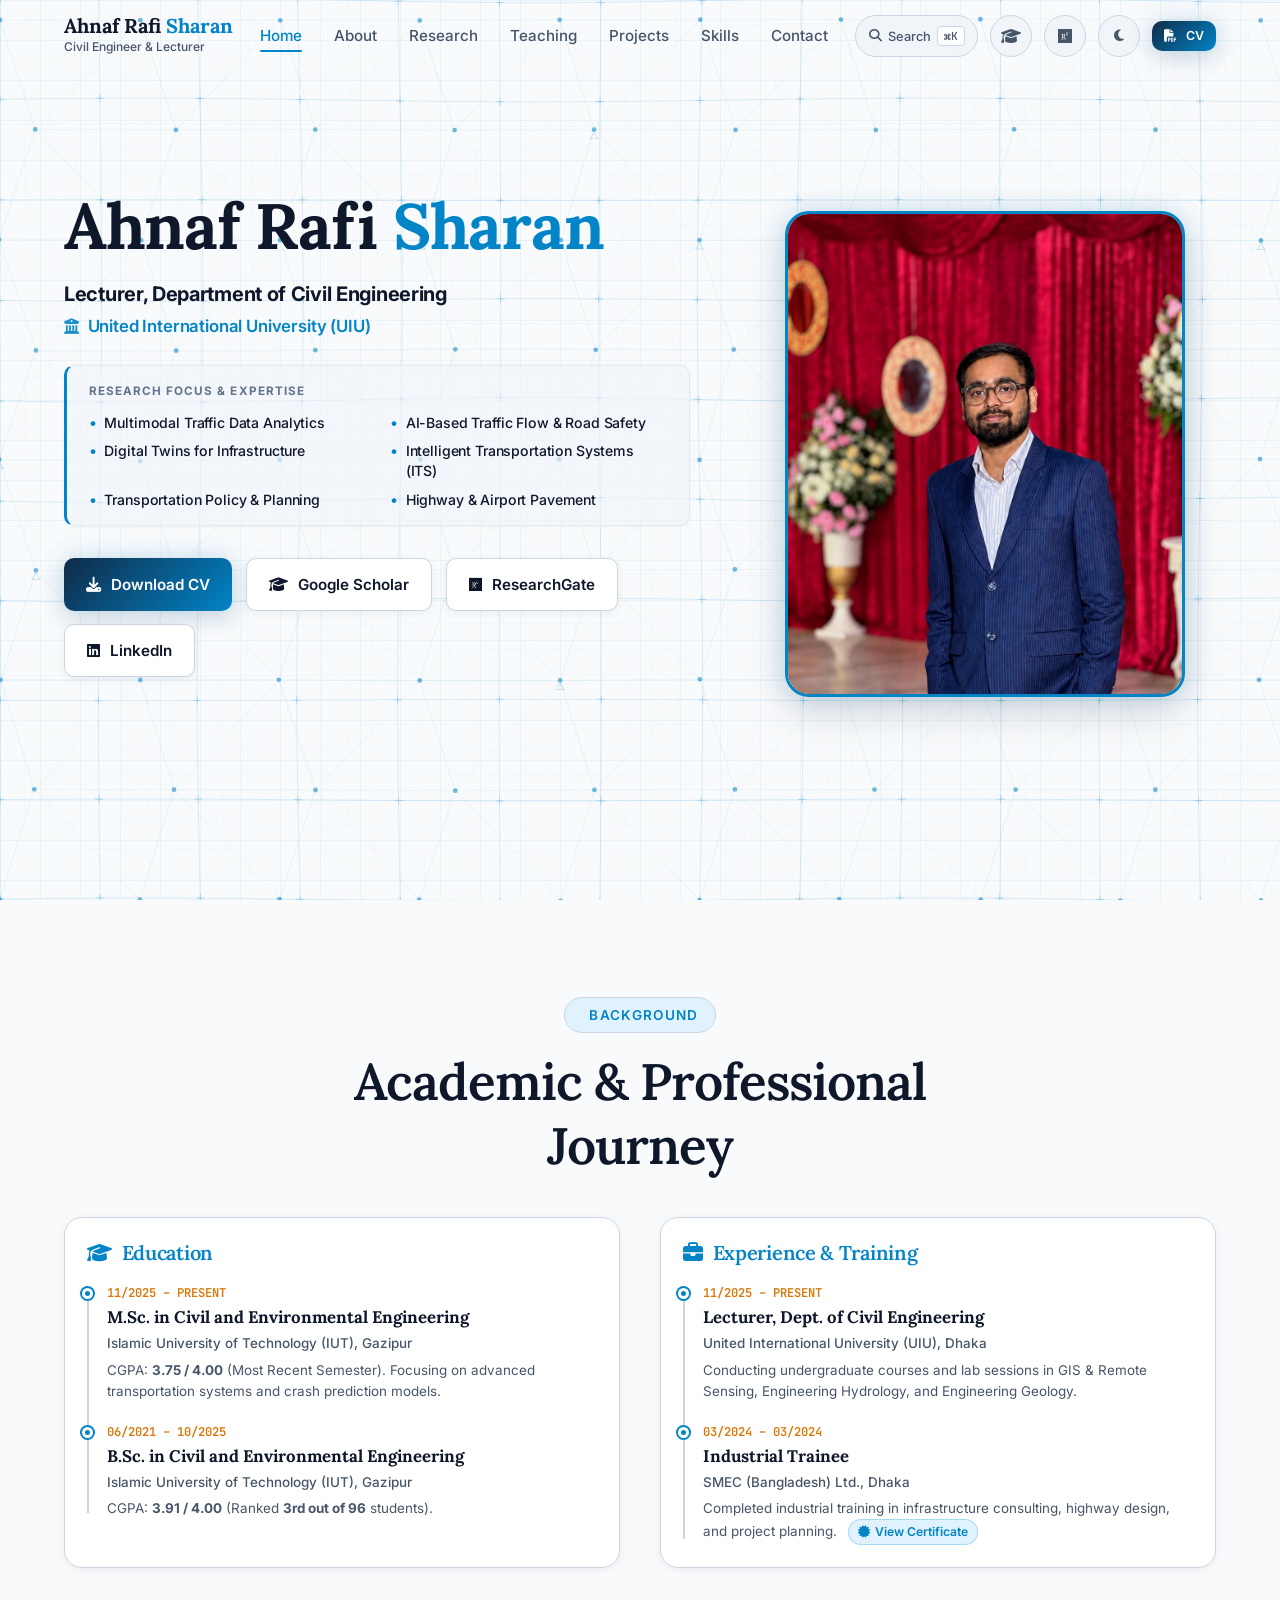
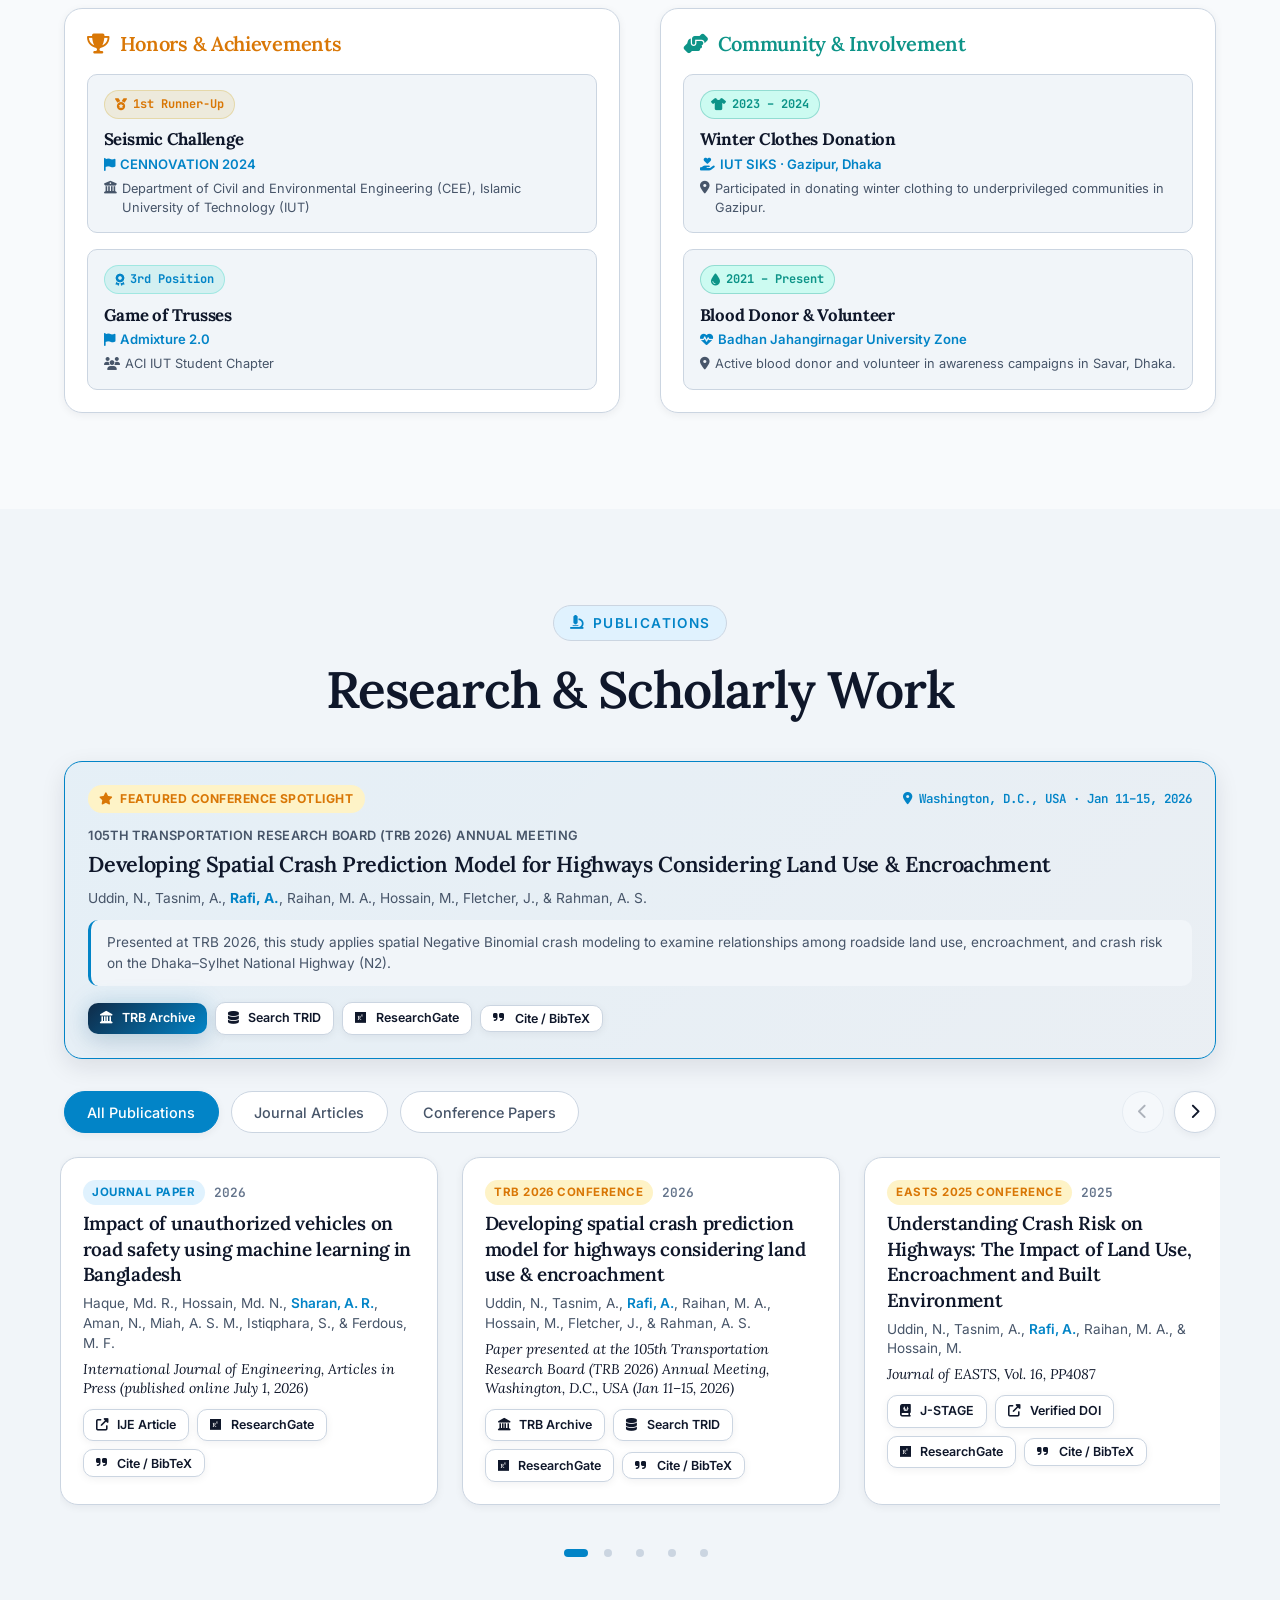
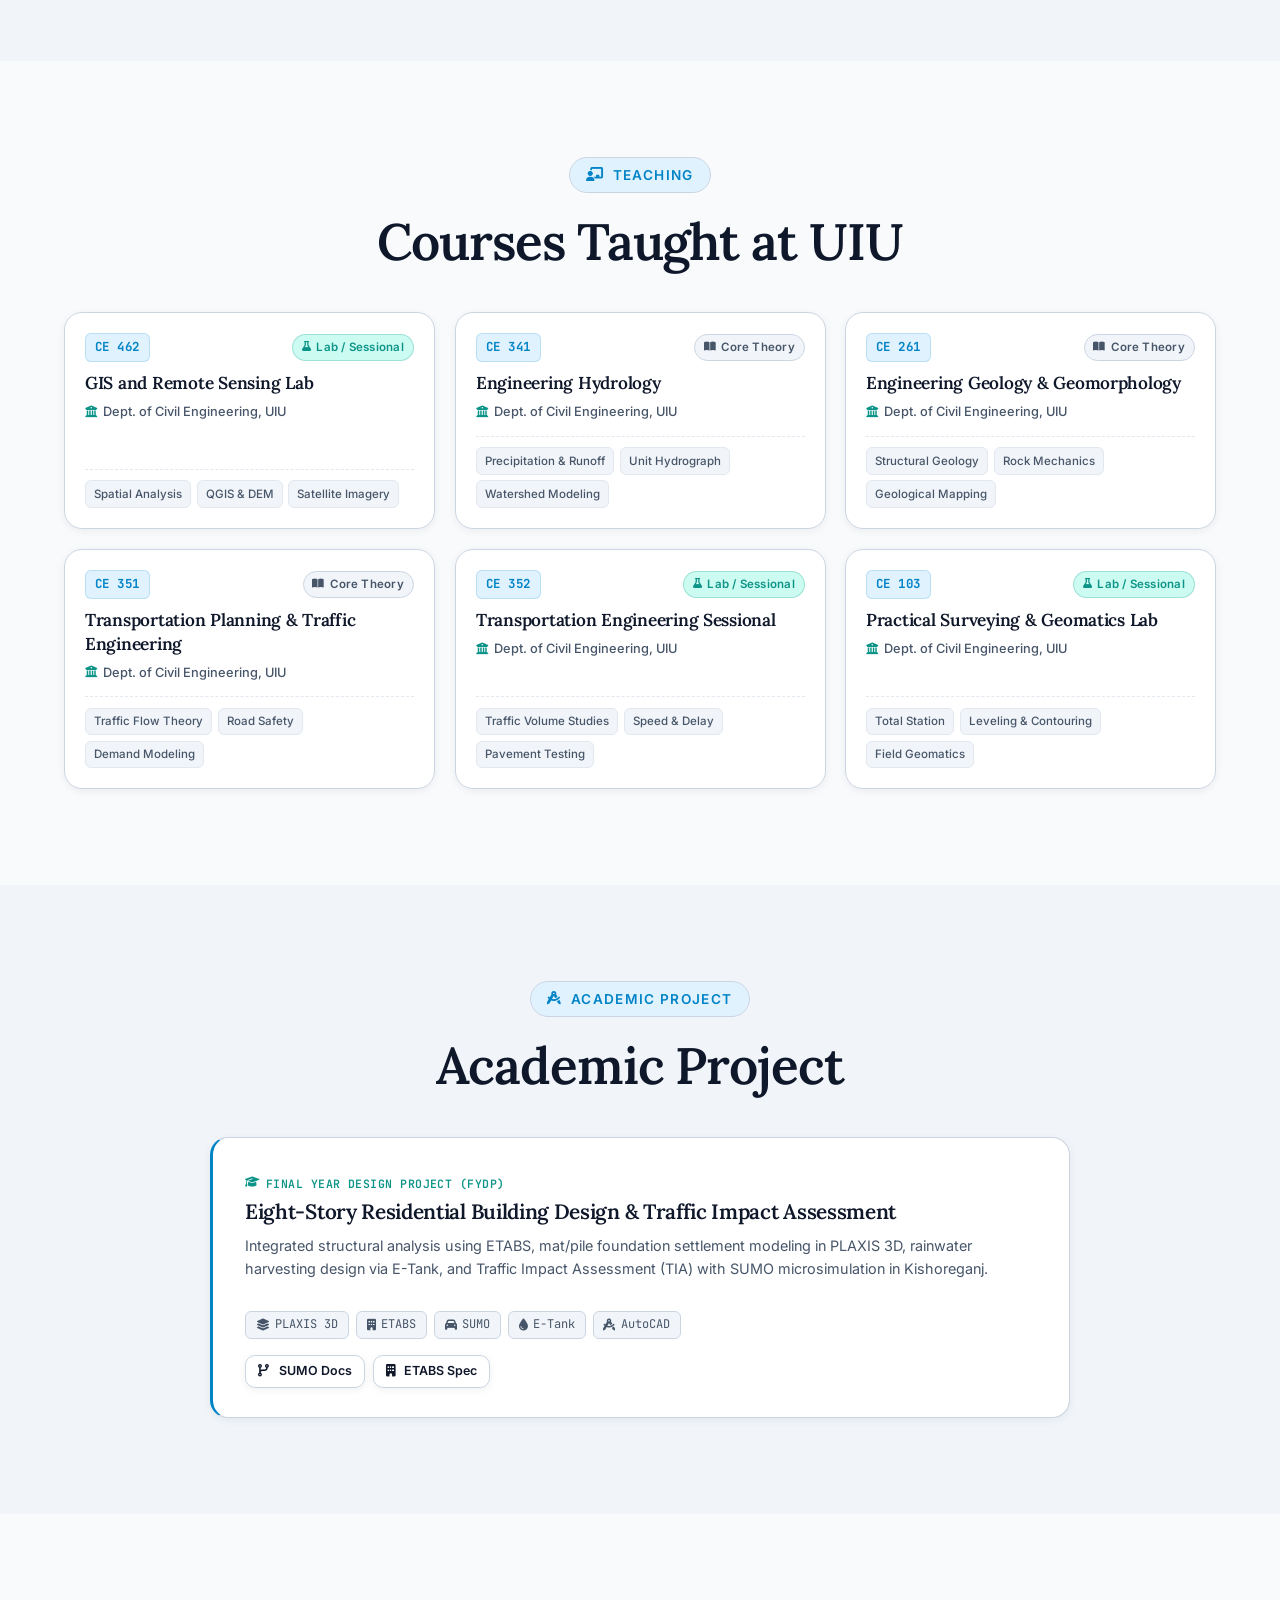
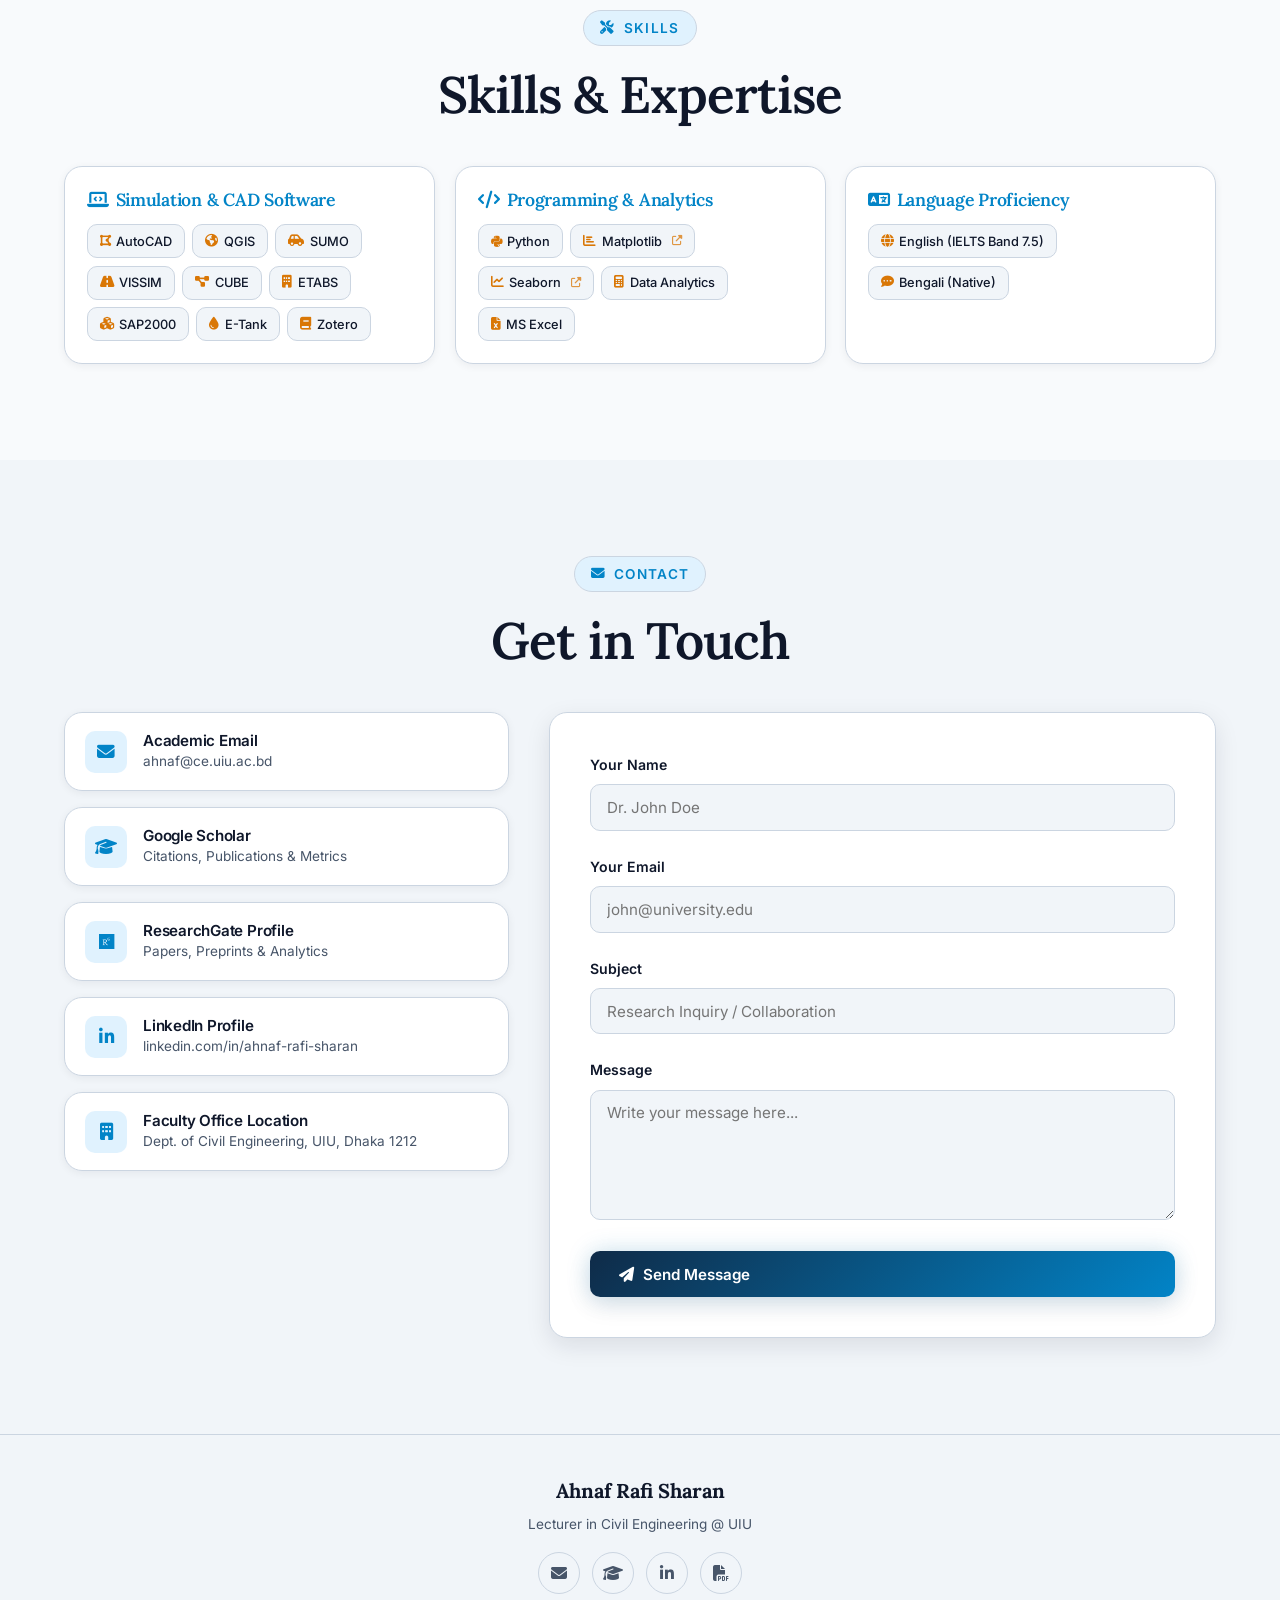
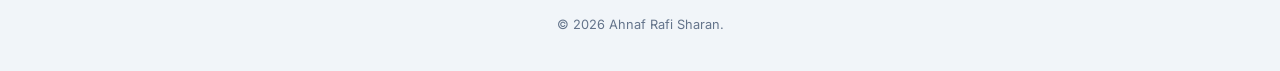
==== commit 39979c4f: "feat: default to light theme while preserving manual dark mode choice" ====
--- a/index.html
+++ b/index.html
@@ -20,6 +20,20 @@
 
   <!-- Custom Stylesheet -->
   <link rel="stylesheet" href="styles.css">
+
+  <!-- Theme Pre-Init: Default Light Mode with Saved Dark Preference -->
+  <script>
+    (function () {
+      try {
+        var savedTheme = localStorage.getItem('sharan_theme');
+        if (savedTheme === 'dark') {
+          document.documentElement.setAttribute('data-theme', 'dark');
+        } else {
+          document.documentElement.setAttribute('data-theme', 'light');
+        }
+      } catch (e) {}
+    })();
+  </script>
 </head>
 <body>
 
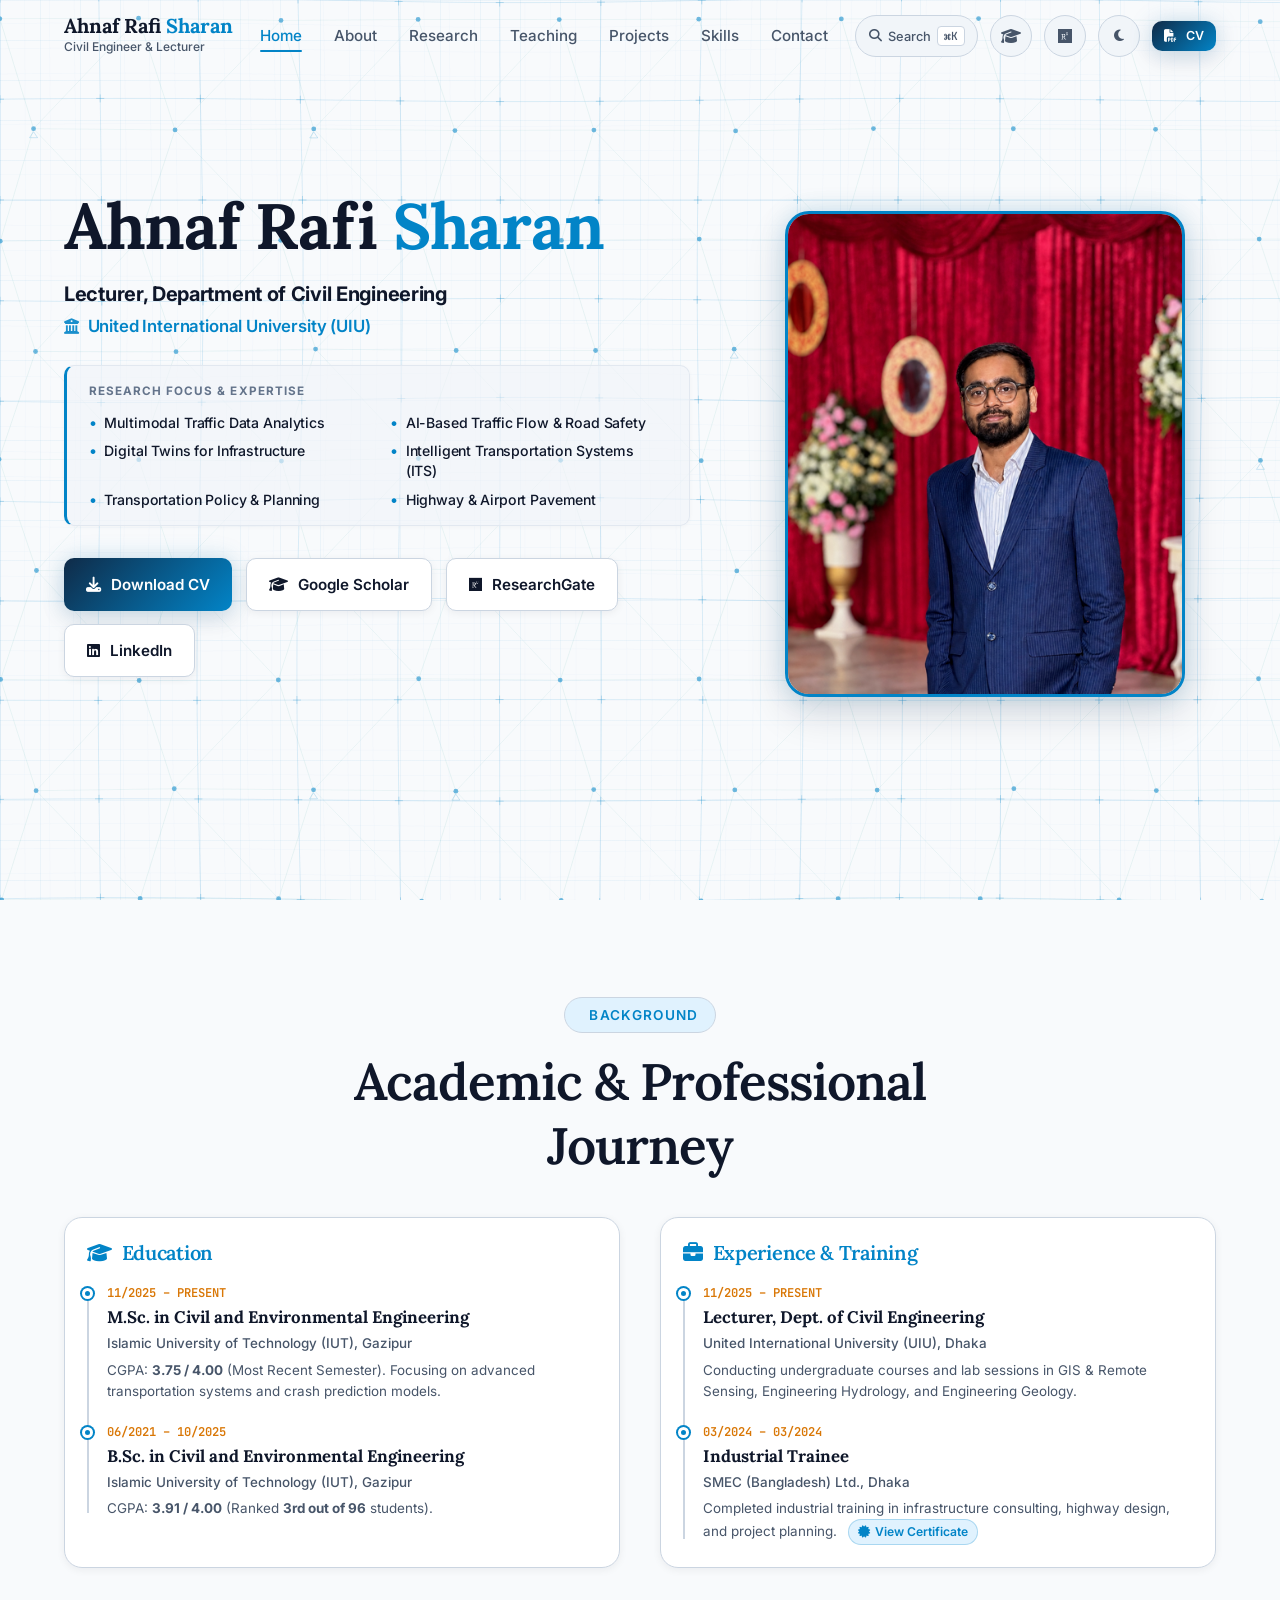
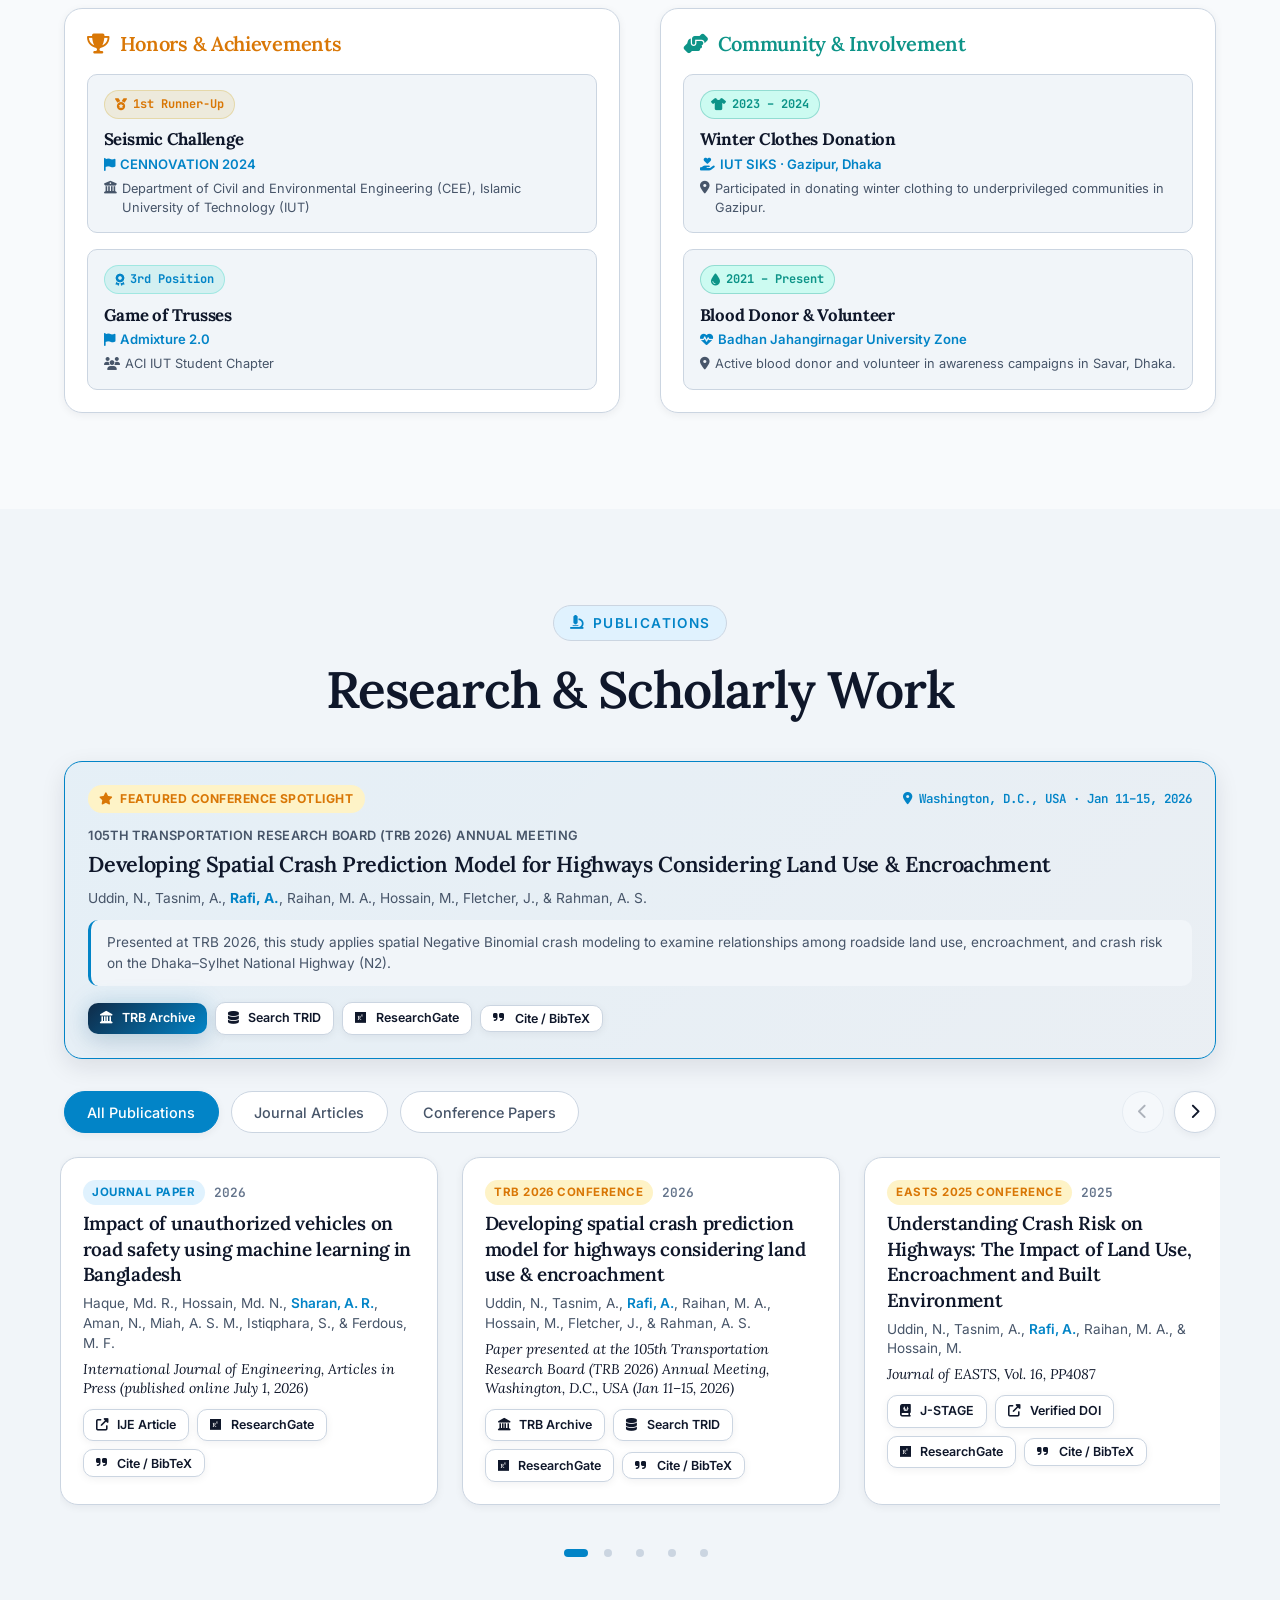
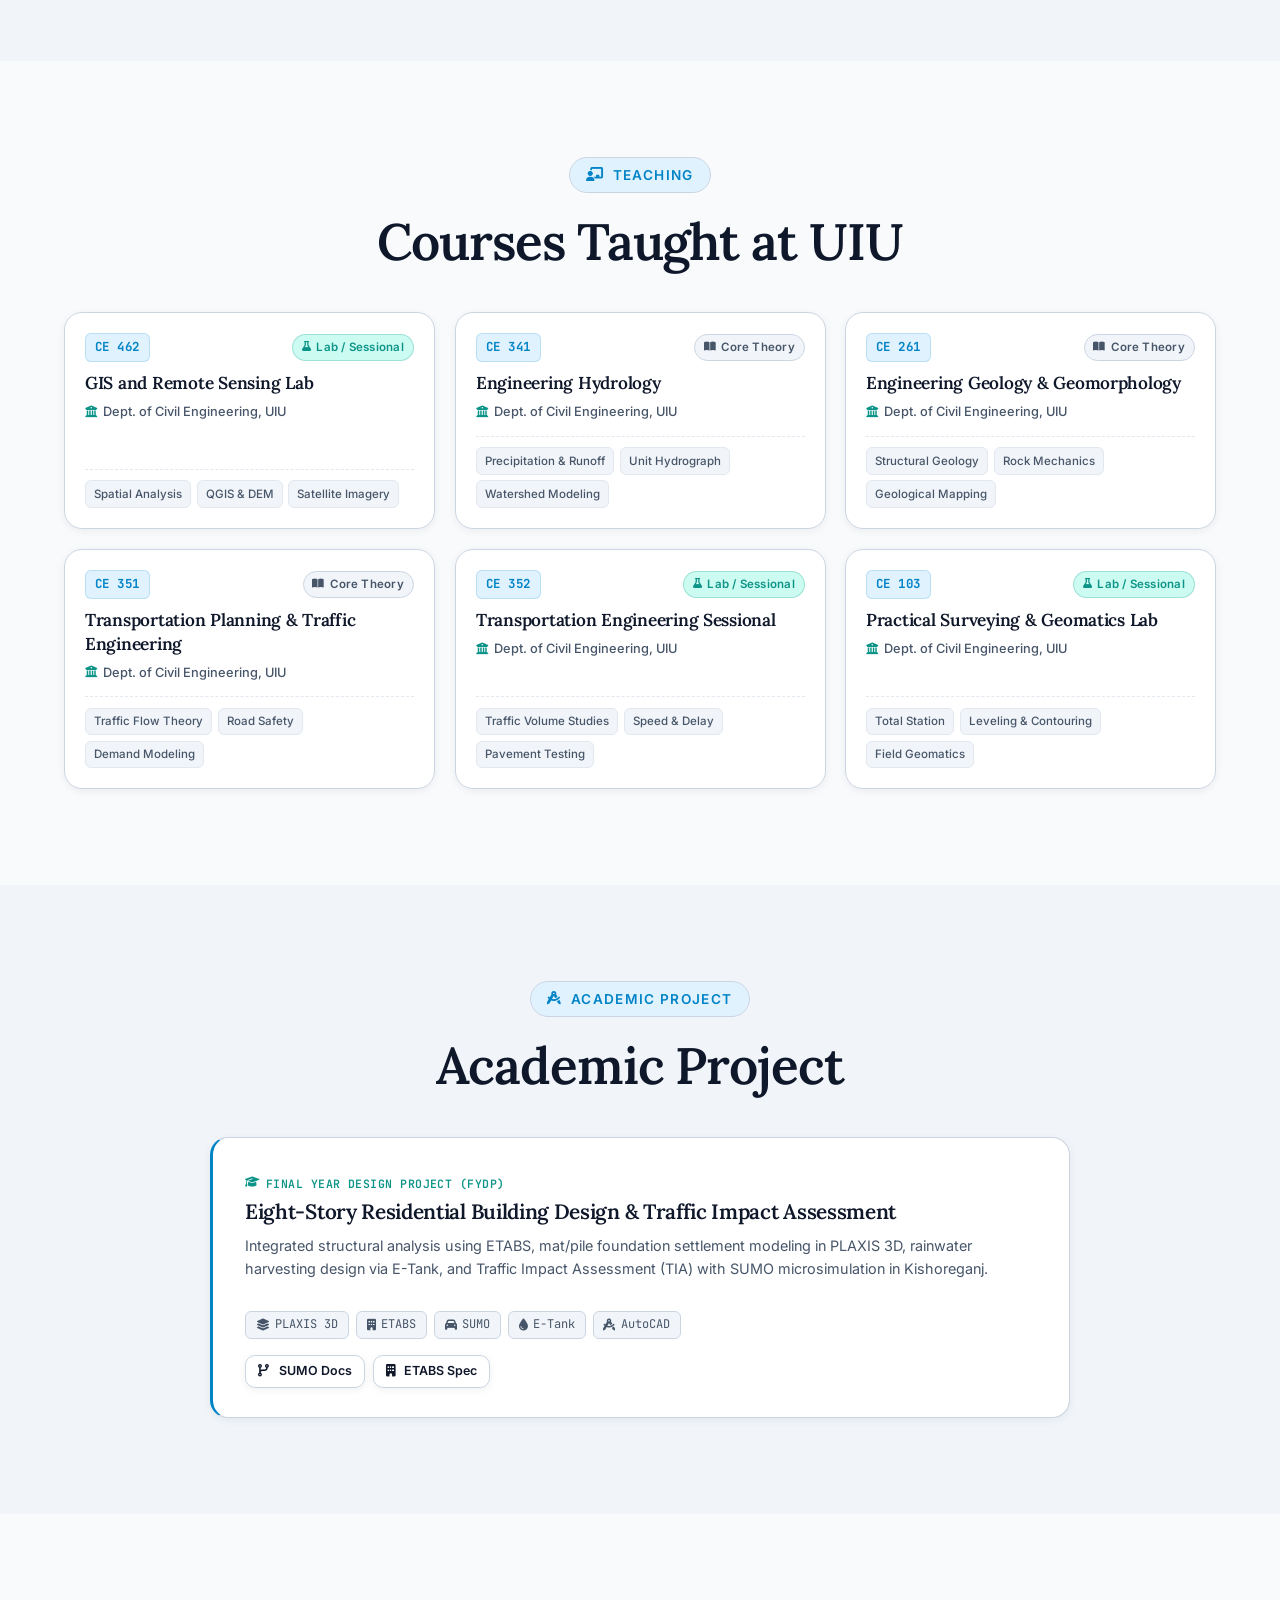
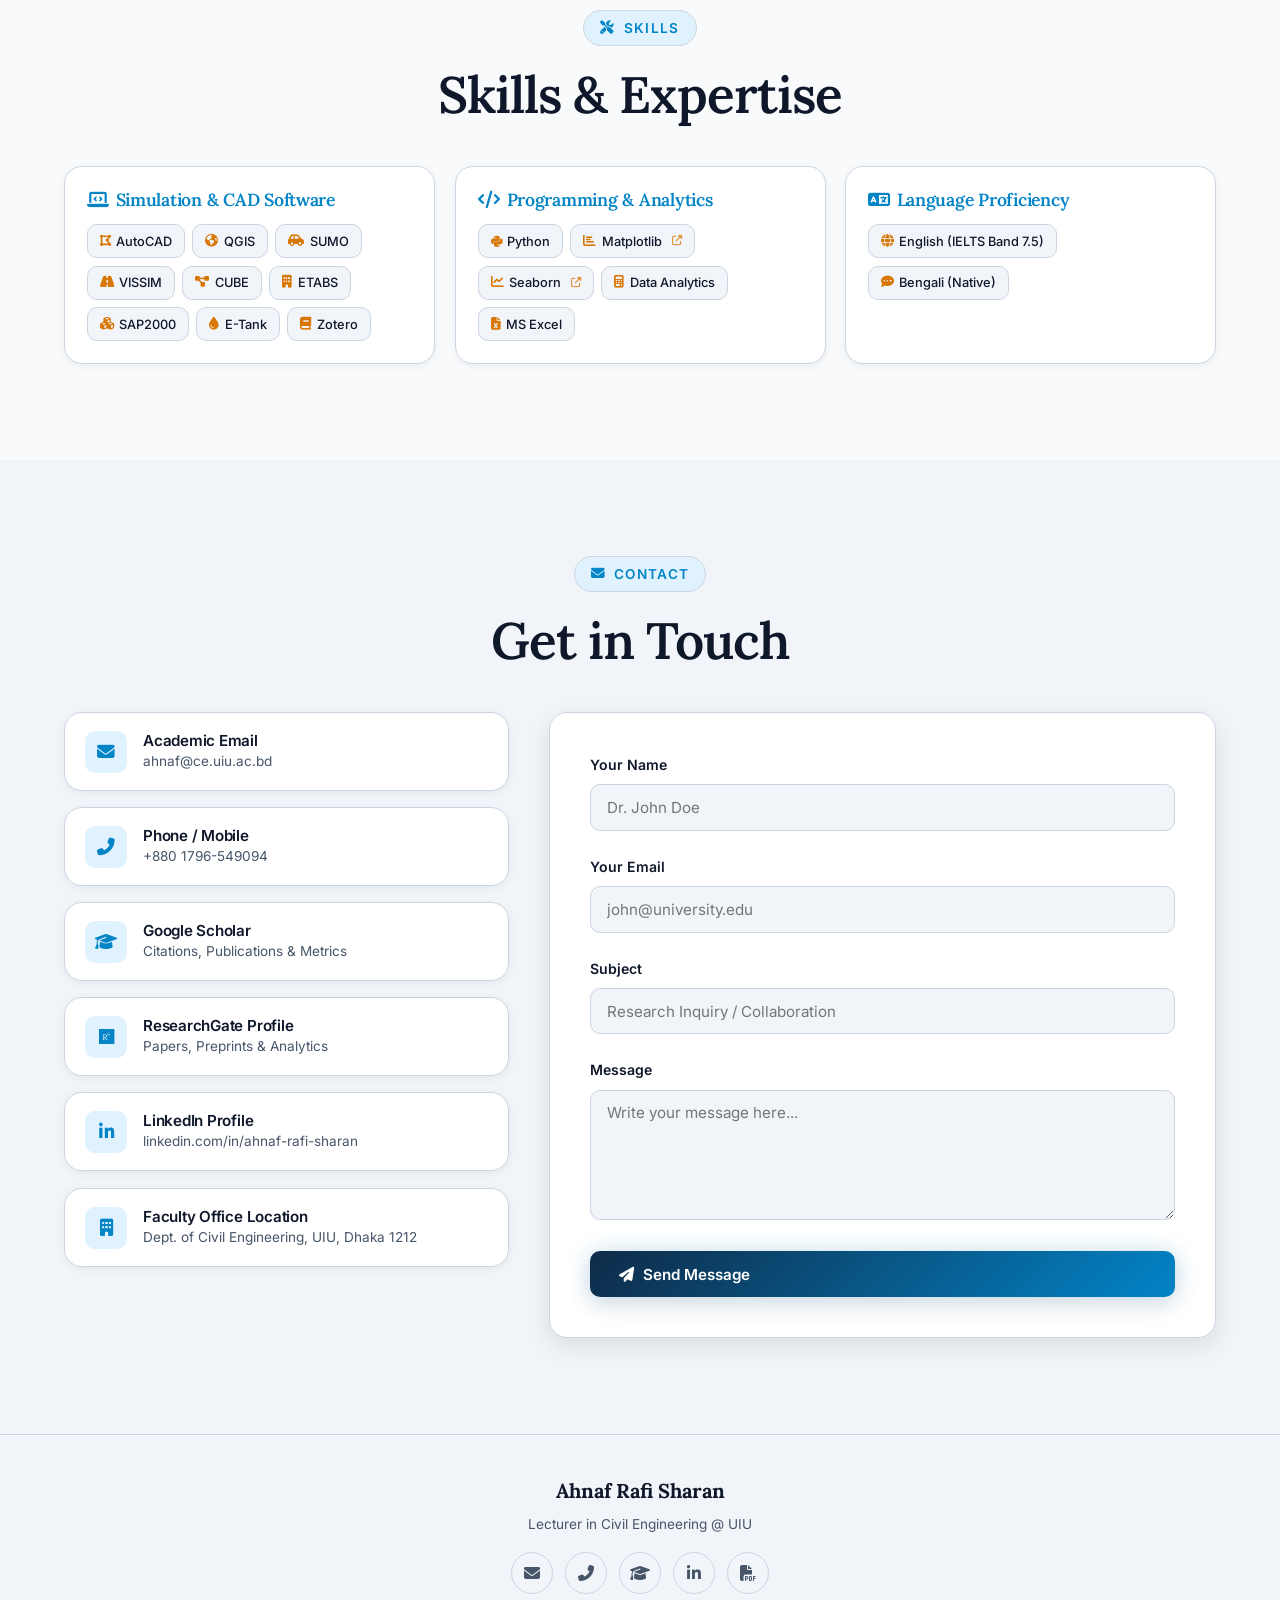
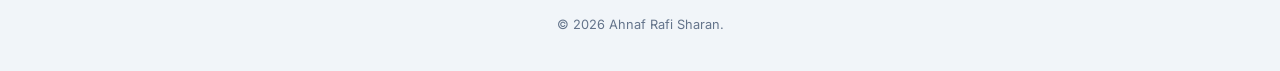
==== commit fb5b0fd7: "feat(contact): add phone number to contact section, footer, and cv.md" ====
--- a/index.html
+++ b/index.html
@@ -743,6 +743,14 @@
               </div>
             </a>
 
+            <a href="tel:+8801796549094" class="contact-card">
+              <div class="contact-icon"><i class="fas fa-phone-alt"></i></div>
+              <div class="contact-details">
+                <h4>Phone / Mobile</h4>
+                <p>+880 1796-549094</p>
+              </div>
+            </a>
+
             <a href="https://scholar.google.com/citations?user=i2RG7TsAAAAJ&hl=en" target="_blank" rel="noopener noreferrer" class="contact-card">
               <div class="contact-icon"><i class="fas fa-graduation-cap"></i></div>
               <div class="contact-details">
@@ -816,6 +824,7 @@
       <p class="footer-subtitle">Lecturer in Civil Engineering @ UIU</p>
       <div class="footer-socials">
         <a href="mailto:ahnaf@ce.uiu.ac.bd" class="btn-icon" aria-label="Email"><i class="fas fa-envelope"></i></a>
+        <a href="tel:+8801796549094" class="btn-icon" aria-label="Phone" title="Call: +880 1796-549094"><i class="fas fa-phone-alt"></i></a>
         <a href="https://scholar.google.com/citations?user=i2RG7TsAAAAJ&hl=en" target="_blank" rel="noopener noreferrer" class="btn-icon" aria-label="Google Scholar Profile" title="Google Scholar"><i class="fas fa-graduation-cap"></i></a>
         <a href="https://linkedin.com/in/ahnaf-rafi-sharan-06a0391b3" target="_blank" rel="noopener noreferrer" class="btn-icon" aria-label="LinkedIn"><i class="fab fa-linkedin-in"></i></a>
         <a href="cv.pdf" download class="btn-icon" aria-label="CV Download" title="Curriculum Vitae"><i class="fas fa-file-pdf"></i></a>
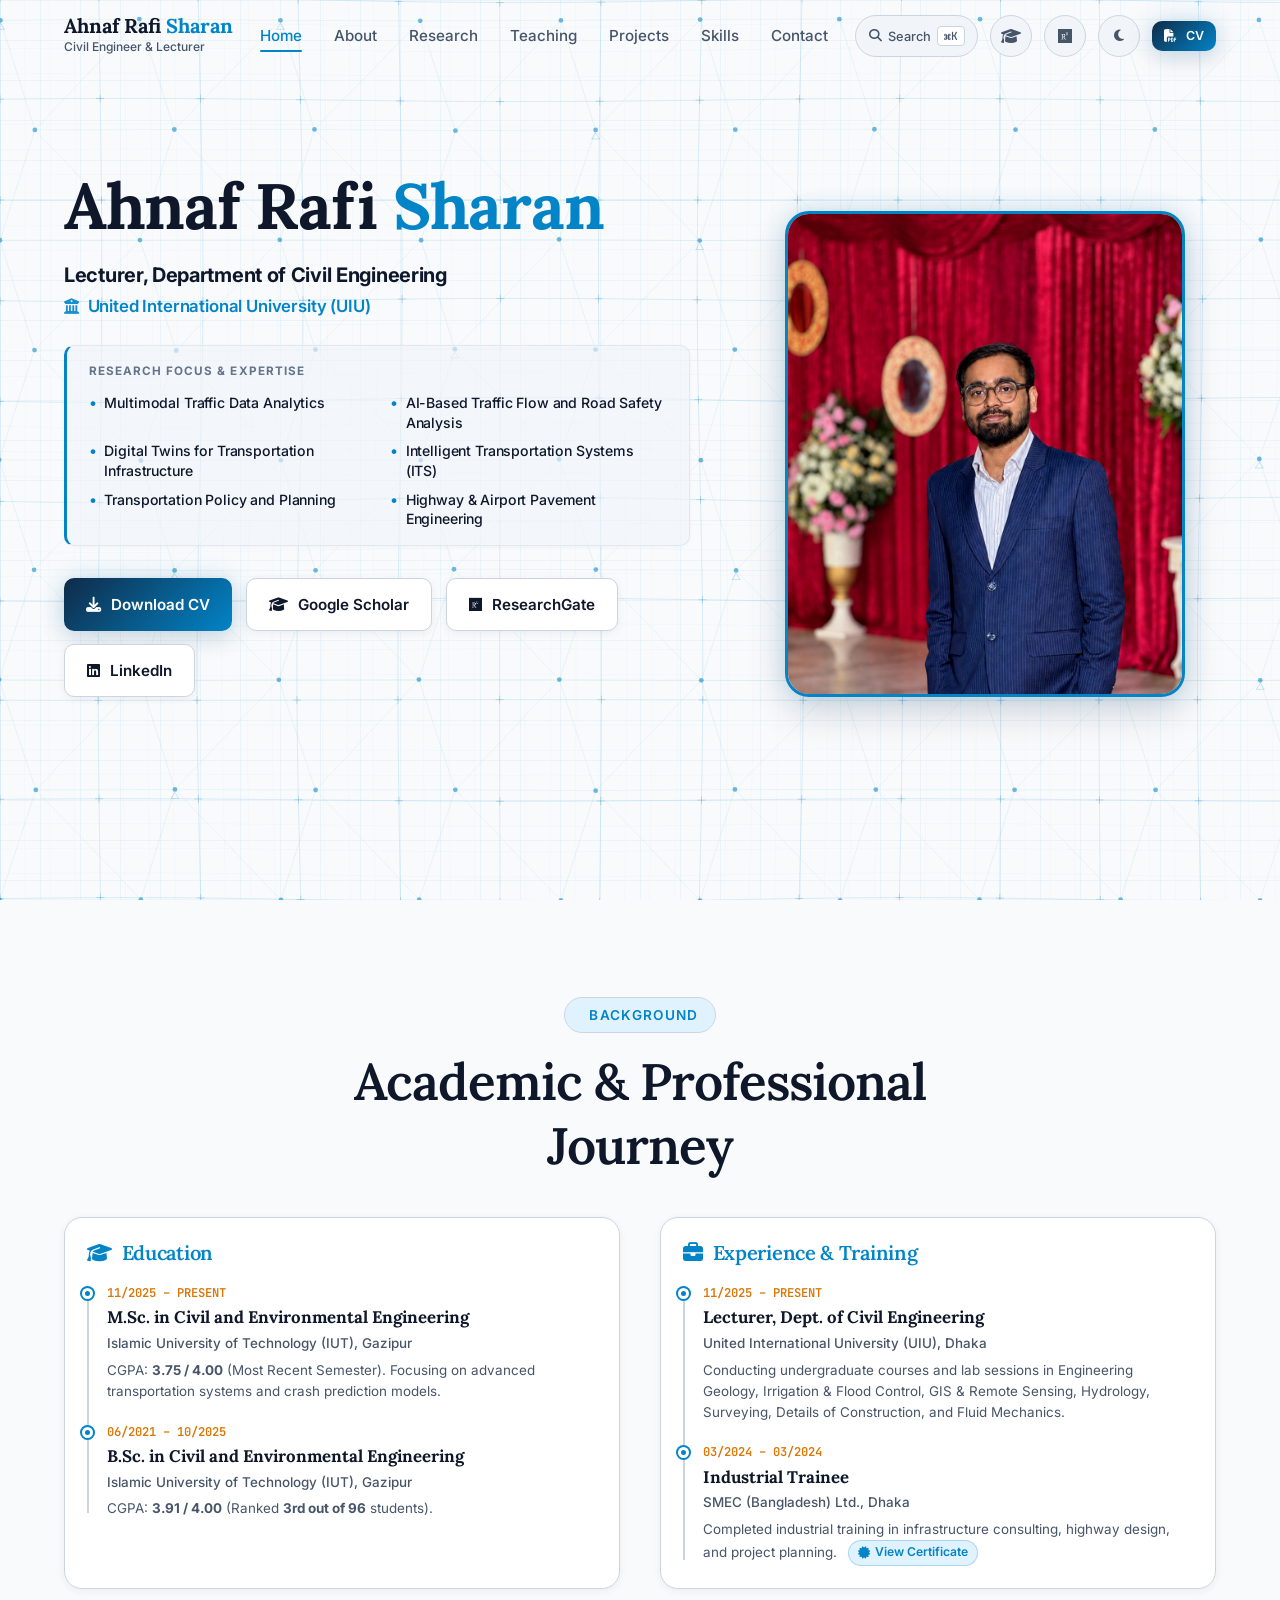
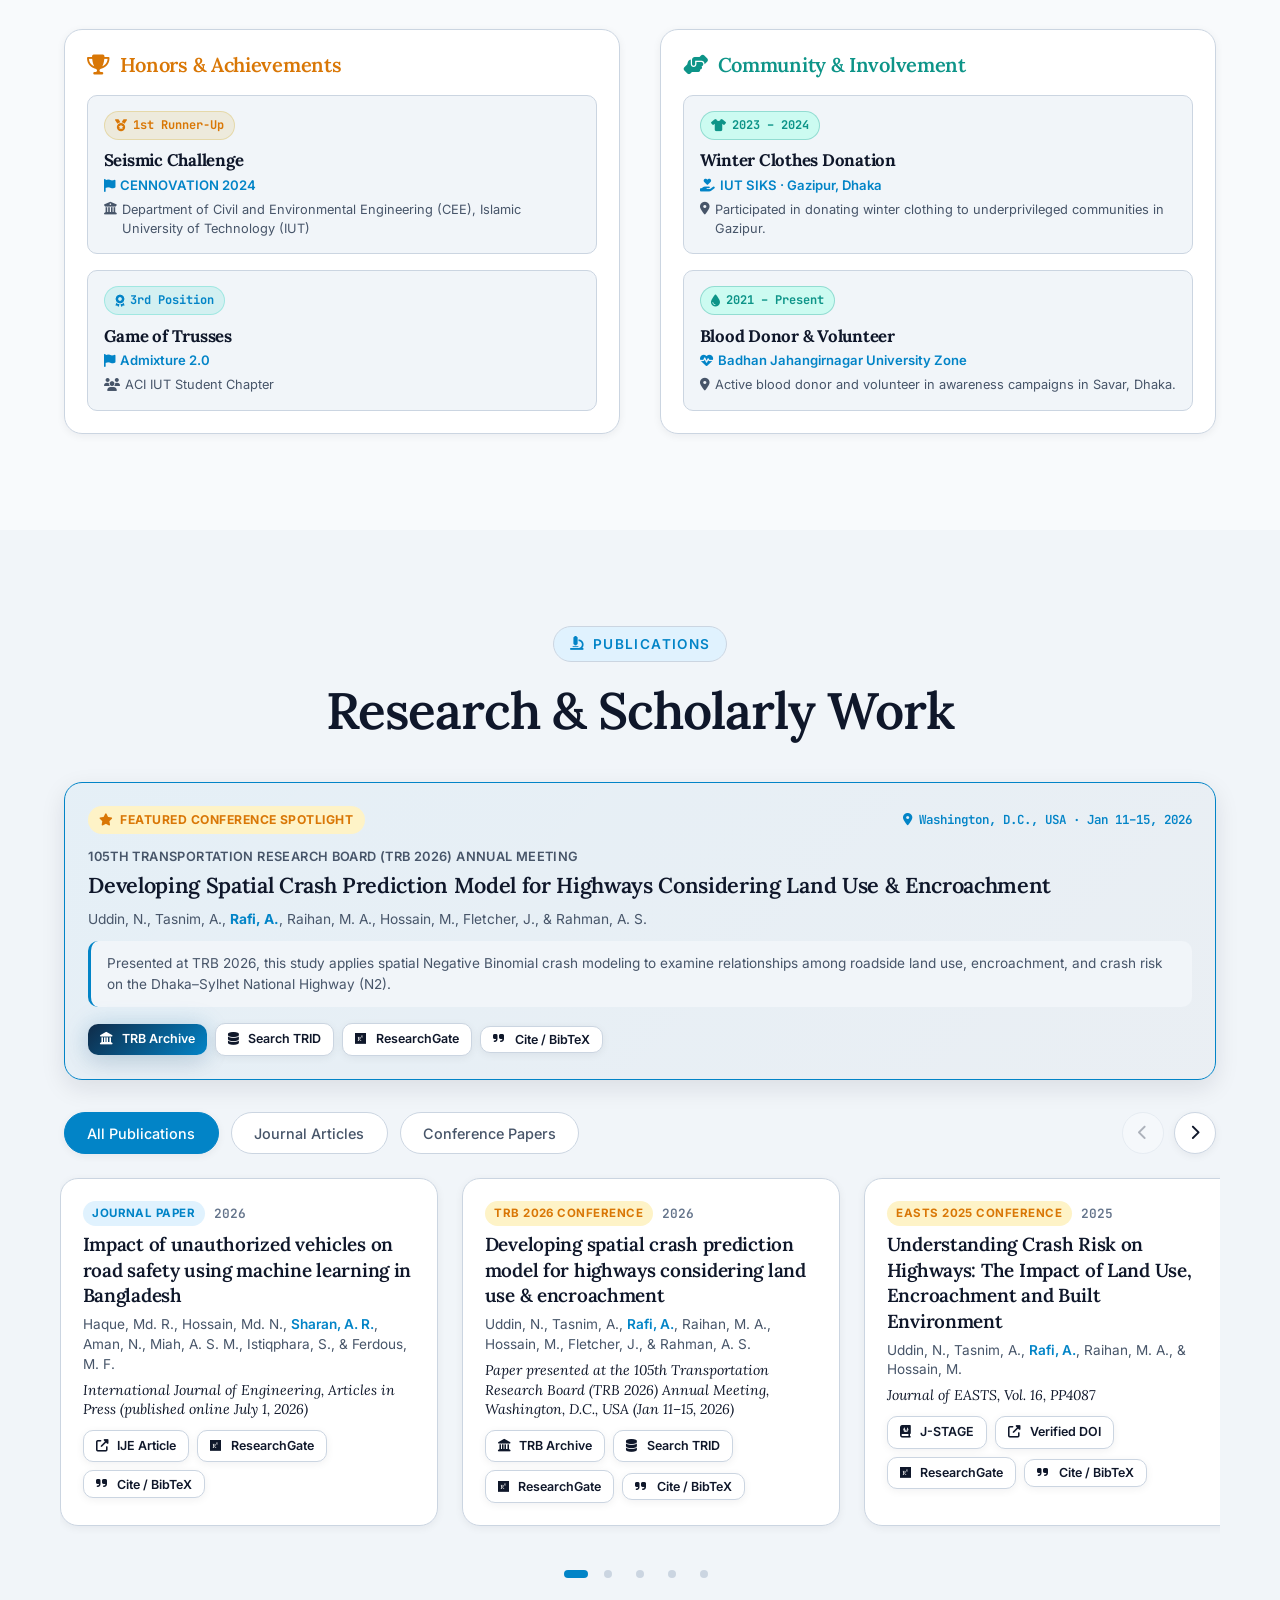
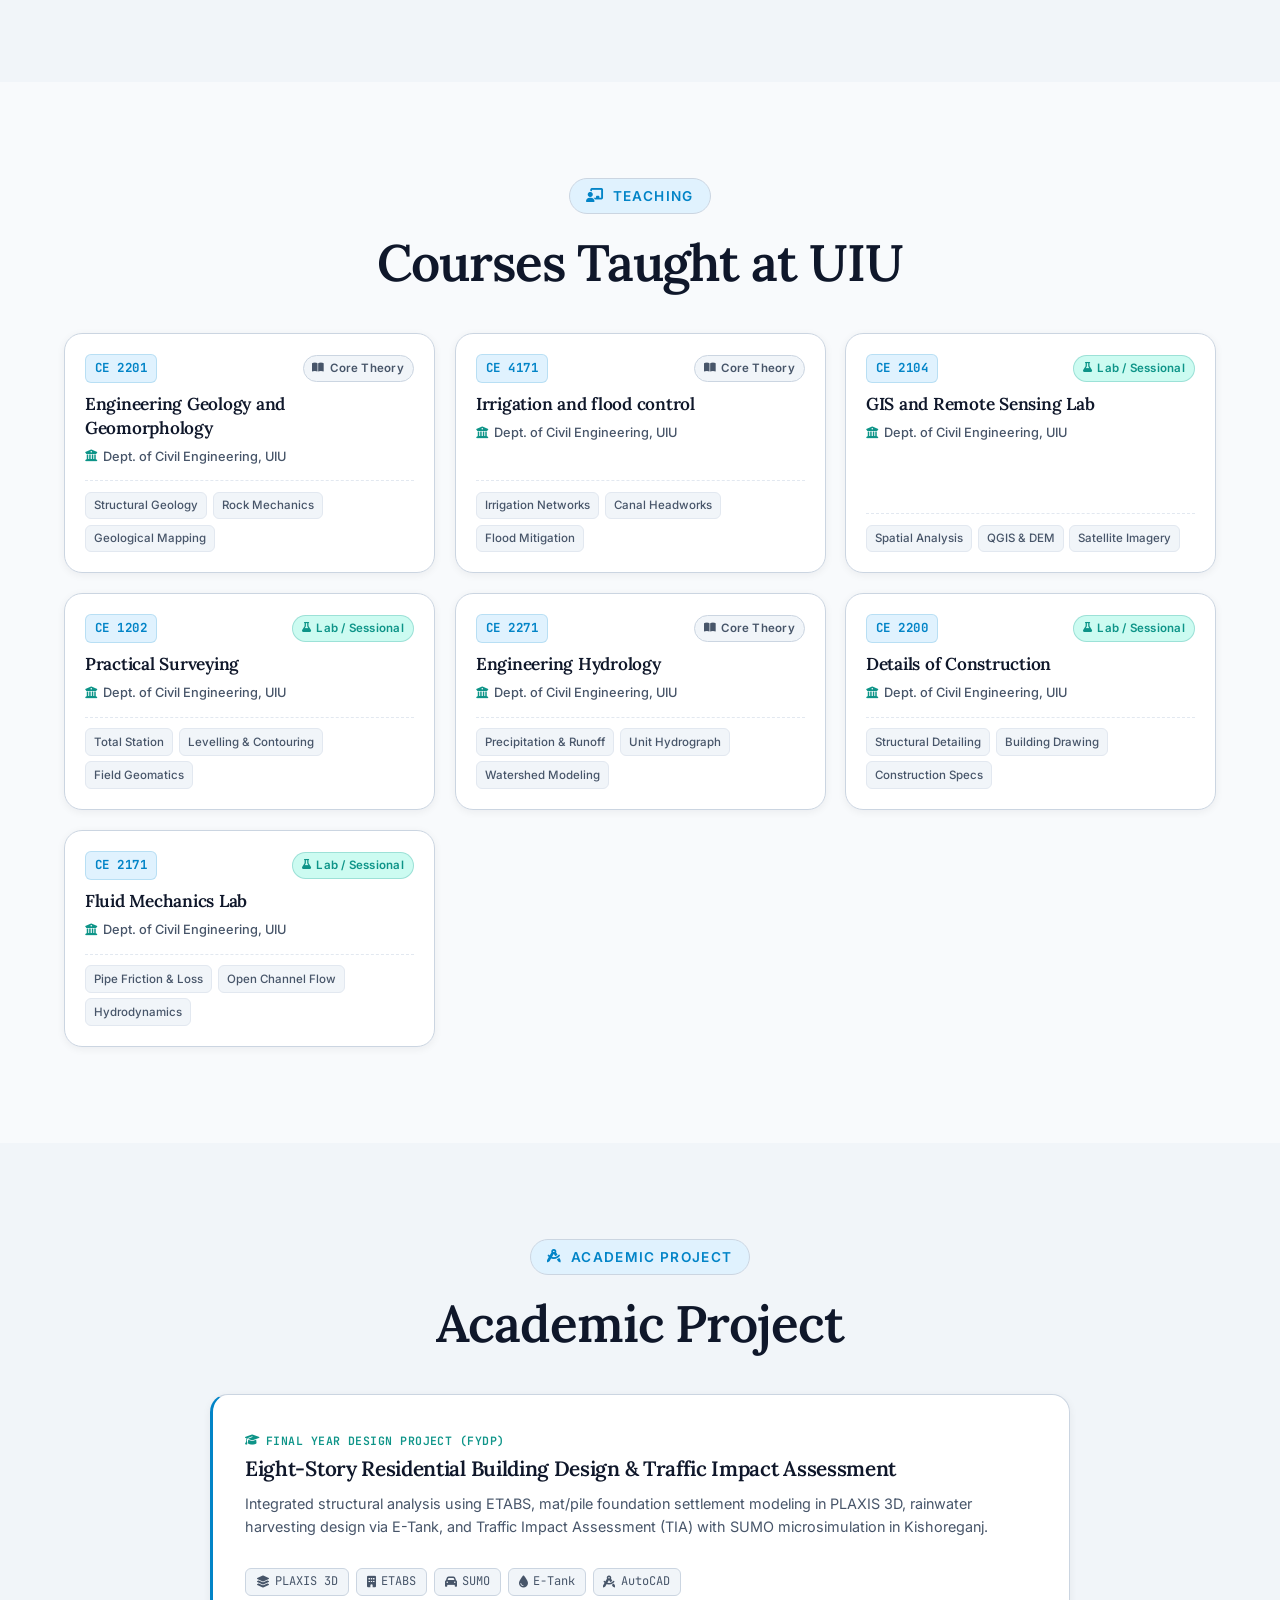
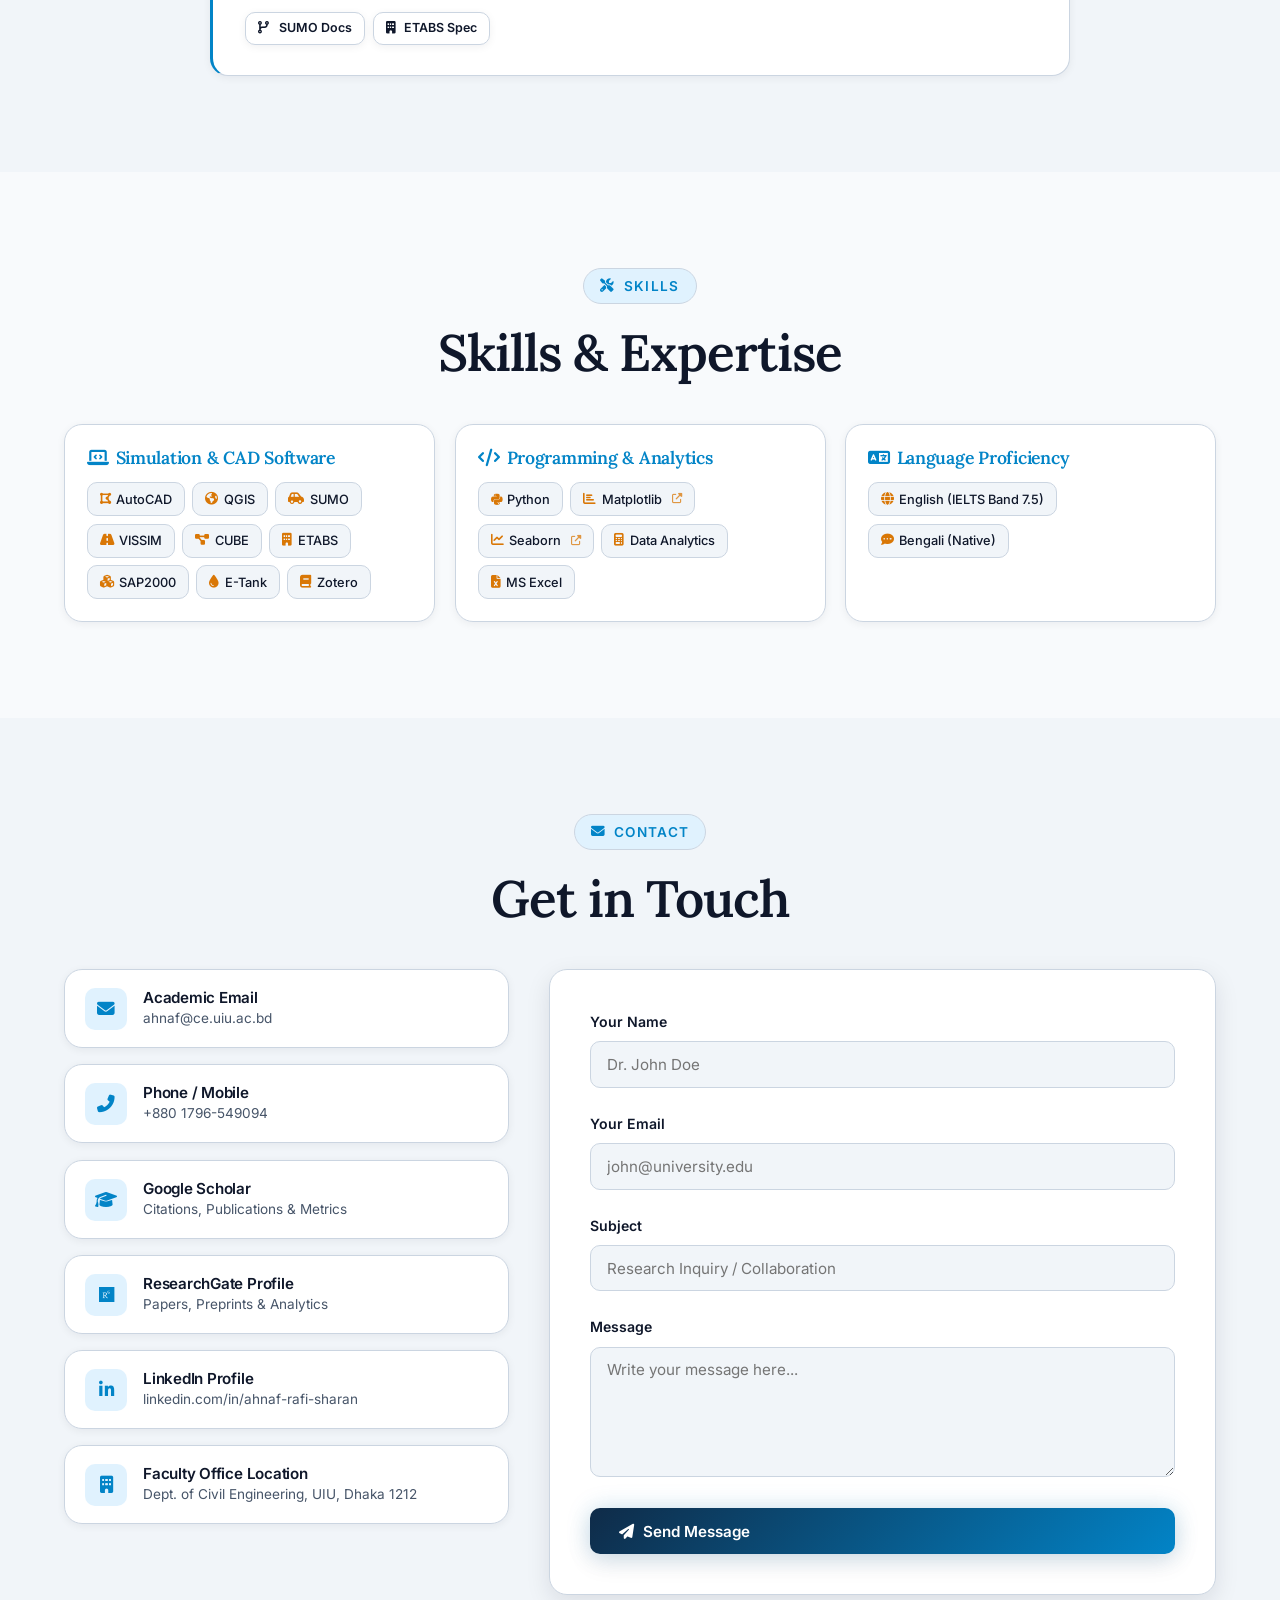
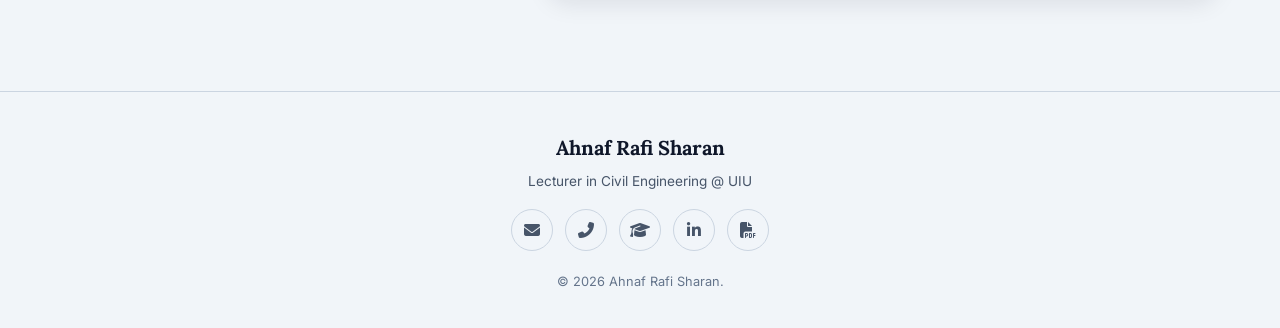
==== commit 13bd78c8: "fix(teaching): update UIU courses list, align research interests with latest CV, and optimize mobile" ====
--- a/index.html
+++ b/index.html
@@ -125,11 +125,11 @@
             </div>
             <ul class="hero-interests-list">
               <li class="interest-item"><span class="item-marker">&bull;</span> Multimodal Traffic Data Analytics</li>
-              <li class="interest-item"><span class="item-marker">&bull;</span> AI-Based Traffic Flow &amp; Road Safety</li>
-              <li class="interest-item"><span class="item-marker">&bull;</span> Digital Twins for Infrastructure</li>
+              <li class="interest-item"><span class="item-marker">&bull;</span> AI-Based Traffic Flow and Road Safety Analysis</li>
+              <li class="interest-item"><span class="item-marker">&bull;</span> Digital Twins for Transportation Infrastructure</li>
               <li class="interest-item"><span class="item-marker">&bull;</span> Intelligent Transportation Systems (ITS)</li>
-              <li class="interest-item"><span class="item-marker">&bull;</span> Transportation Policy &amp; Planning</li>
-              <li class="interest-item"><span class="item-marker">&bull;</span> Highway &amp; Airport Pavement</li>
+              <li class="interest-item"><span class="item-marker">&bull;</span> Transportation Policy and Planning</li>
+              <li class="interest-item"><span class="item-marker">&bull;</span> Highway &amp; Airport Pavement Engineering</li>
             </ul>
           </div>
 
@@ -198,7 +198,7 @@
                 <div class="timeline-date">11/2025 – PRESENT</div>
                 <div class="timeline-role">Lecturer, Dept. of Civil Engineering</div>
                 <div class="timeline-org">United International University (UIU), Dhaka</div>
-                <p class="timeline-desc">Conducting undergraduate courses and lab sessions in GIS &amp; Remote Sensing, Engineering Hydrology, and Engineering Geology.</p>
+                <p class="timeline-desc">Conducting undergraduate courses and lab sessions in Engineering Geology, Irrigation &amp; Flood Control, GIS &amp; Remote Sensing, Hydrology, Surveying, Details of Construction, and Fluid Mechanics.</p>
               </div>
 
               <div class="timeline-item">
@@ -531,10 +531,44 @@
         </div>
 
         <div class="teaching-grid">
-          <!-- Course 1: CE 462 -->
+          <!-- Course 1: CE 2201 -->
           <div class="teaching-card">
             <div class="teaching-card-header">
-              <span class="teaching-code">CE 462</span>
+              <span class="teaching-code">CE 2201</span>
+              <span class="teaching-type-badge badge--theory"><i class="fas fa-book-open"></i> Core Theory</span>
+            </div>
+            <h3 class="teaching-title">Engineering Geology and Geomorphology</h3>
+            <div class="teaching-institution">
+              <i class="fas fa-university"></i> Dept. of Civil Engineering, UIU
+            </div>
+            <div class="teaching-tags">
+              <span class="teaching-tag">Structural Geology</span>
+              <span class="teaching-tag">Rock Mechanics</span>
+              <span class="teaching-tag">Geological Mapping</span>
+            </div>
+          </div>
+
+          <!-- Course 2: CE 4171 -->
+          <div class="teaching-card">
+            <div class="teaching-card-header">
+              <span class="teaching-code">CE 4171</span>
+              <span class="teaching-type-badge badge--theory"><i class="fas fa-book-open"></i> Core Theory</span>
+            </div>
+            <h3 class="teaching-title">Irrigation and flood control</h3>
+            <div class="teaching-institution">
+              <i class="fas fa-university"></i> Dept. of Civil Engineering, UIU
+            </div>
+            <div class="teaching-tags">
+              <span class="teaching-tag">Irrigation Networks</span>
+              <span class="teaching-tag">Canal Headworks</span>
+              <span class="teaching-tag">Flood Mitigation</span>
+            </div>
+          </div>
+
+          <!-- Course 3: CE 2104 -->
+          <div class="teaching-card">
+            <div class="teaching-card-header">
+              <span class="teaching-code">CE 2104</span>
               <span class="teaching-type-badge badge--lab"><i class="fas fa-flask"></i> Lab / Sessional</span>
             </div>
             <h3 class="teaching-title">GIS and Remote Sensing Lab</h3>
@@ -548,10 +582,27 @@
             </div>
           </div>
 
-          <!-- Course 2: CE 341 -->
+          <!-- Course 4: CE 1202 -->
           <div class="teaching-card">
             <div class="teaching-card-header">
-              <span class="teaching-code">CE 341</span>
+              <span class="teaching-code">CE 1202</span>
+              <span class="teaching-type-badge badge--lab"><i class="fas fa-flask"></i> Lab / Sessional</span>
+            </div>
+            <h3 class="teaching-title">Practical Surveying</h3>
+            <div class="teaching-institution">
+              <i class="fas fa-university"></i> Dept. of Civil Engineering, UIU
+            </div>
+            <div class="teaching-tags">
+              <span class="teaching-tag">Total Station</span>
+              <span class="teaching-tag">Levelling &amp; Contouring</span>
+              <span class="teaching-tag">Field Geomatics</span>
+            </div>
+          </div>
+
+          <!-- Course 5: CE 2271 -->
+          <div class="teaching-card">
+            <div class="teaching-card-header">
+              <span class="teaching-code">CE 2271</span>
               <span class="teaching-type-badge badge--theory"><i class="fas fa-book-open"></i> Core Theory</span>
             </div>
             <h3 class="teaching-title">Engineering Hydrology</h3>
@@ -565,71 +616,37 @@
             </div>
           </div>
 
-          <!-- Course 3: CE 261 -->
+          <!-- Course 6: CE 2200 -->
           <div class="teaching-card">
             <div class="teaching-card-header">
-              <span class="teaching-code">CE 261</span>
-              <span class="teaching-type-badge badge--theory"><i class="fas fa-book-open"></i> Core Theory</span>
-            </div>
-            <h3 class="teaching-title">Engineering Geology &amp; Geomorphology</h3>
+              <span class="teaching-code">CE 2200</span>
+              <span class="teaching-type-badge badge--lab"><i class="fas fa-flask"></i> Lab / Sessional</span>
+            </div>
+            <h3 class="teaching-title">Details of Construction</h3>
             <div class="teaching-institution">
               <i class="fas fa-university"></i> Dept. of Civil Engineering, UIU
             </div>
             <div class="teaching-tags">
-              <span class="teaching-tag">Structural Geology</span>
-              <span class="teaching-tag">Rock Mechanics</span>
-              <span class="teaching-tag">Geological Mapping</span>
-            </div>
-          </div>
-
-          <!-- Course 4: CE 351 -->
+              <span class="teaching-tag">Structural Detailing</span>
+              <span class="teaching-tag">Building Drawing</span>
+              <span class="teaching-tag">Construction Specs</span>
+            </div>
+          </div>
+
+          <!-- Course 7: CE 2171 -->
           <div class="teaching-card">
             <div class="teaching-card-header">
-              <span class="teaching-code">CE 351</span>
-              <span class="teaching-type-badge badge--theory"><i class="fas fa-book-open"></i> Core Theory</span>
-            </div>
-            <h3 class="teaching-title">Transportation Planning &amp; Traffic Engineering</h3>
+              <span class="teaching-code">CE 2171</span>
+              <span class="teaching-type-badge badge--lab"><i class="fas fa-flask"></i> Lab / Sessional</span>
+            </div>
+            <h3 class="teaching-title">Fluid Mechanics Lab</h3>
             <div class="teaching-institution">
               <i class="fas fa-university"></i> Dept. of Civil Engineering, UIU
             </div>
             <div class="teaching-tags">
-              <span class="teaching-tag">Traffic Flow Theory</span>
-              <span class="teaching-tag">Road Safety</span>
-              <span class="teaching-tag">Demand Modeling</span>
-            </div>
-          </div>
-
-          <!-- Course 5: CE 352 -->
-          <div class="teaching-card">
-            <div class="teaching-card-header">
-              <span class="teaching-code">CE 352</span>
-              <span class="teaching-type-badge badge--lab"><i class="fas fa-flask"></i> Lab / Sessional</span>
-            </div>
-            <h3 class="teaching-title">Transportation Engineering Sessional</h3>
-            <div class="teaching-institution">
-              <i class="fas fa-university"></i> Dept. of Civil Engineering, UIU
-            </div>
-            <div class="teaching-tags">
-              <span class="teaching-tag">Traffic Volume Studies</span>
-              <span class="teaching-tag">Speed &amp; Delay</span>
-              <span class="teaching-tag">Pavement Testing</span>
-            </div>
-          </div>
-
-          <!-- Course 6: CE 103 -->
-          <div class="teaching-card">
-            <div class="teaching-card-header">
-              <span class="teaching-code">CE 103</span>
-              <span class="teaching-type-badge badge--lab"><i class="fas fa-flask"></i> Lab / Sessional</span>
-            </div>
-            <h3 class="teaching-title">Practical Surveying &amp; Geomatics Lab</h3>
-            <div class="teaching-institution">
-              <i class="fas fa-university"></i> Dept. of Civil Engineering, UIU
-            </div>
-            <div class="teaching-tags">
-              <span class="teaching-tag">Total Station</span>
-              <span class="teaching-tag">Leveling &amp; Contouring</span>
-              <span class="teaching-tag">Field Geomatics</span>
+              <span class="teaching-tag">Pipe Friction &amp; Loss</span>
+              <span class="teaching-tag">Open Channel Flow</span>
+              <span class="teaching-tag">Hydrodynamics</span>
             </div>
           </div>
         </div>
--- a/styles.css
+++ b/styles.css
@@ -2270,8 +2270,8 @@
    -------------------------------------------------------------------------- */
 .reveal-item {
   opacity: 0;
-  transform: translateY(12px);
-  transition: opacity 0.45s cubic-bezier(0.16, 1, 0.3, 1), transform 0.45s cubic-bezier(0.16, 1, 0.3, 1);
+  transform: translateY(16px);
+  transition: opacity 0.65s cubic-bezier(0.22, 1, 0.36, 1), transform 0.65s cubic-bezier(0.22, 1, 0.36, 1);
   will-change: opacity, transform;
 }
 
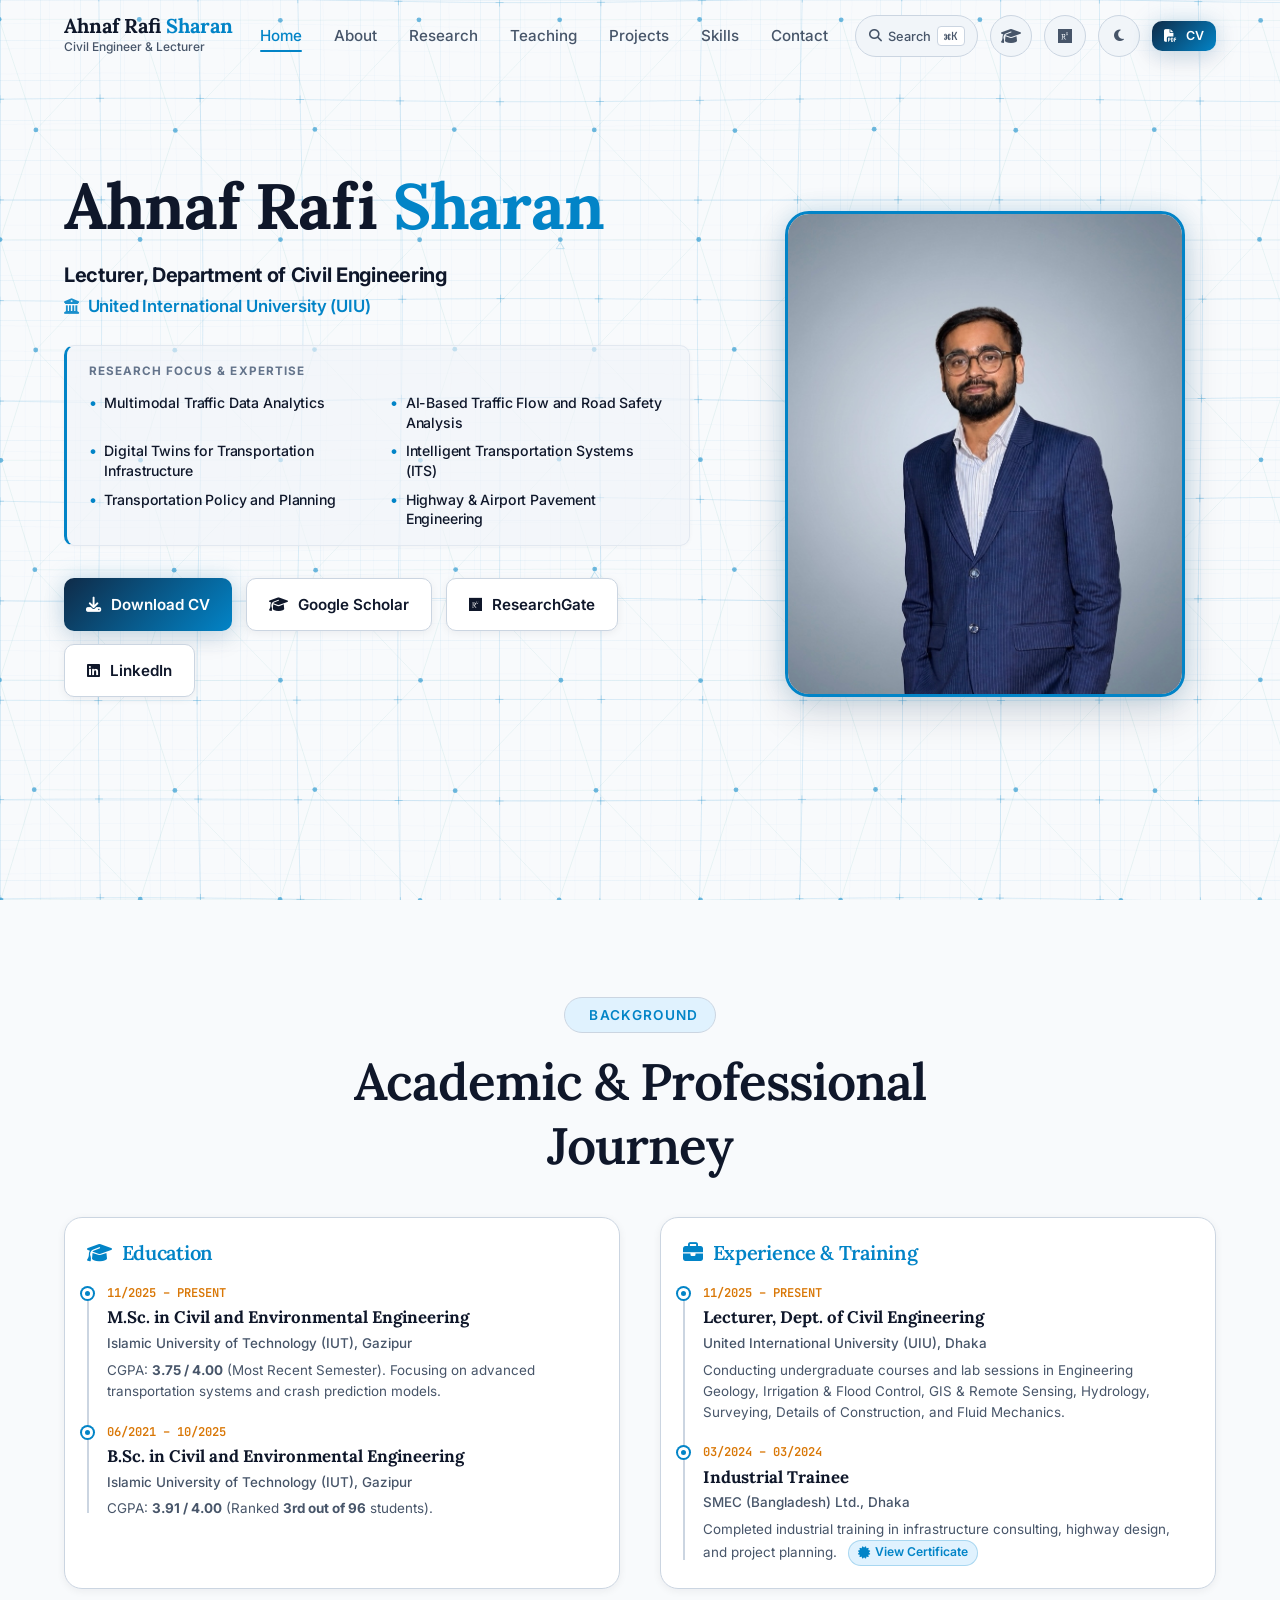
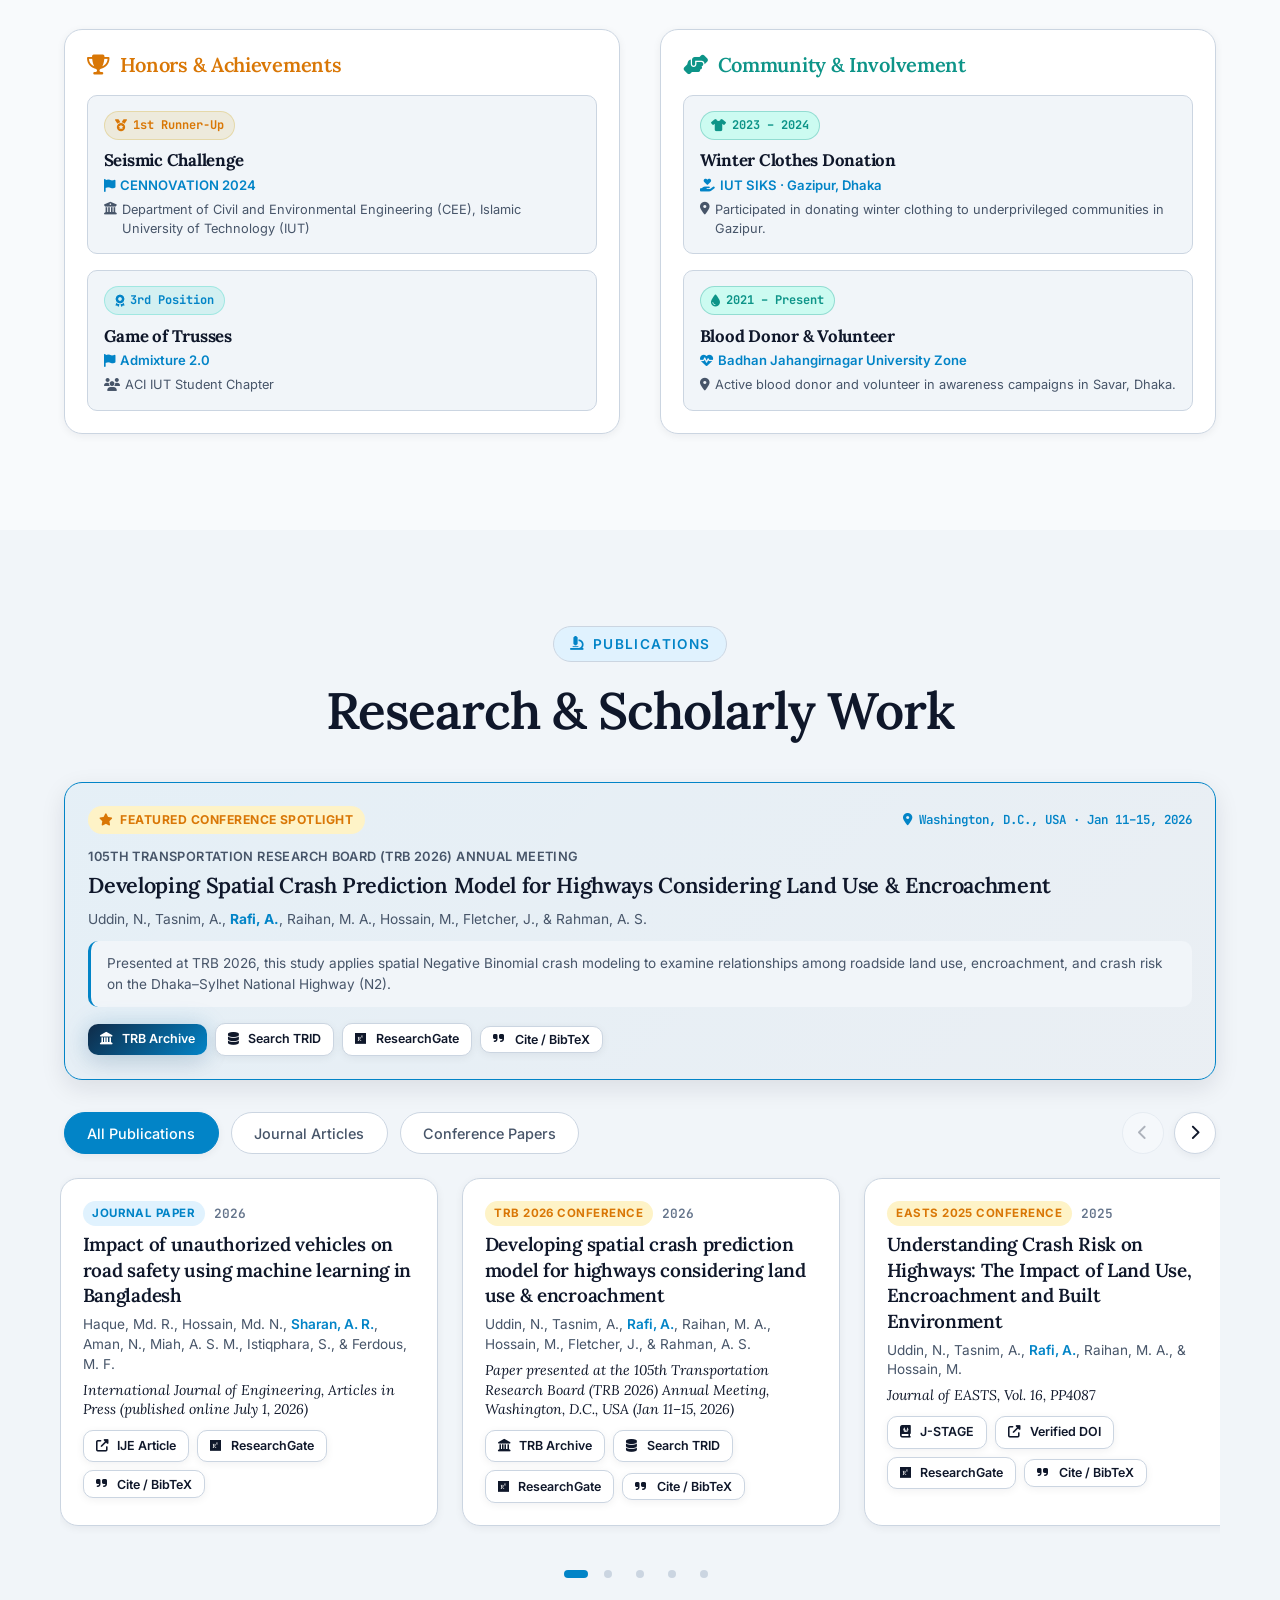
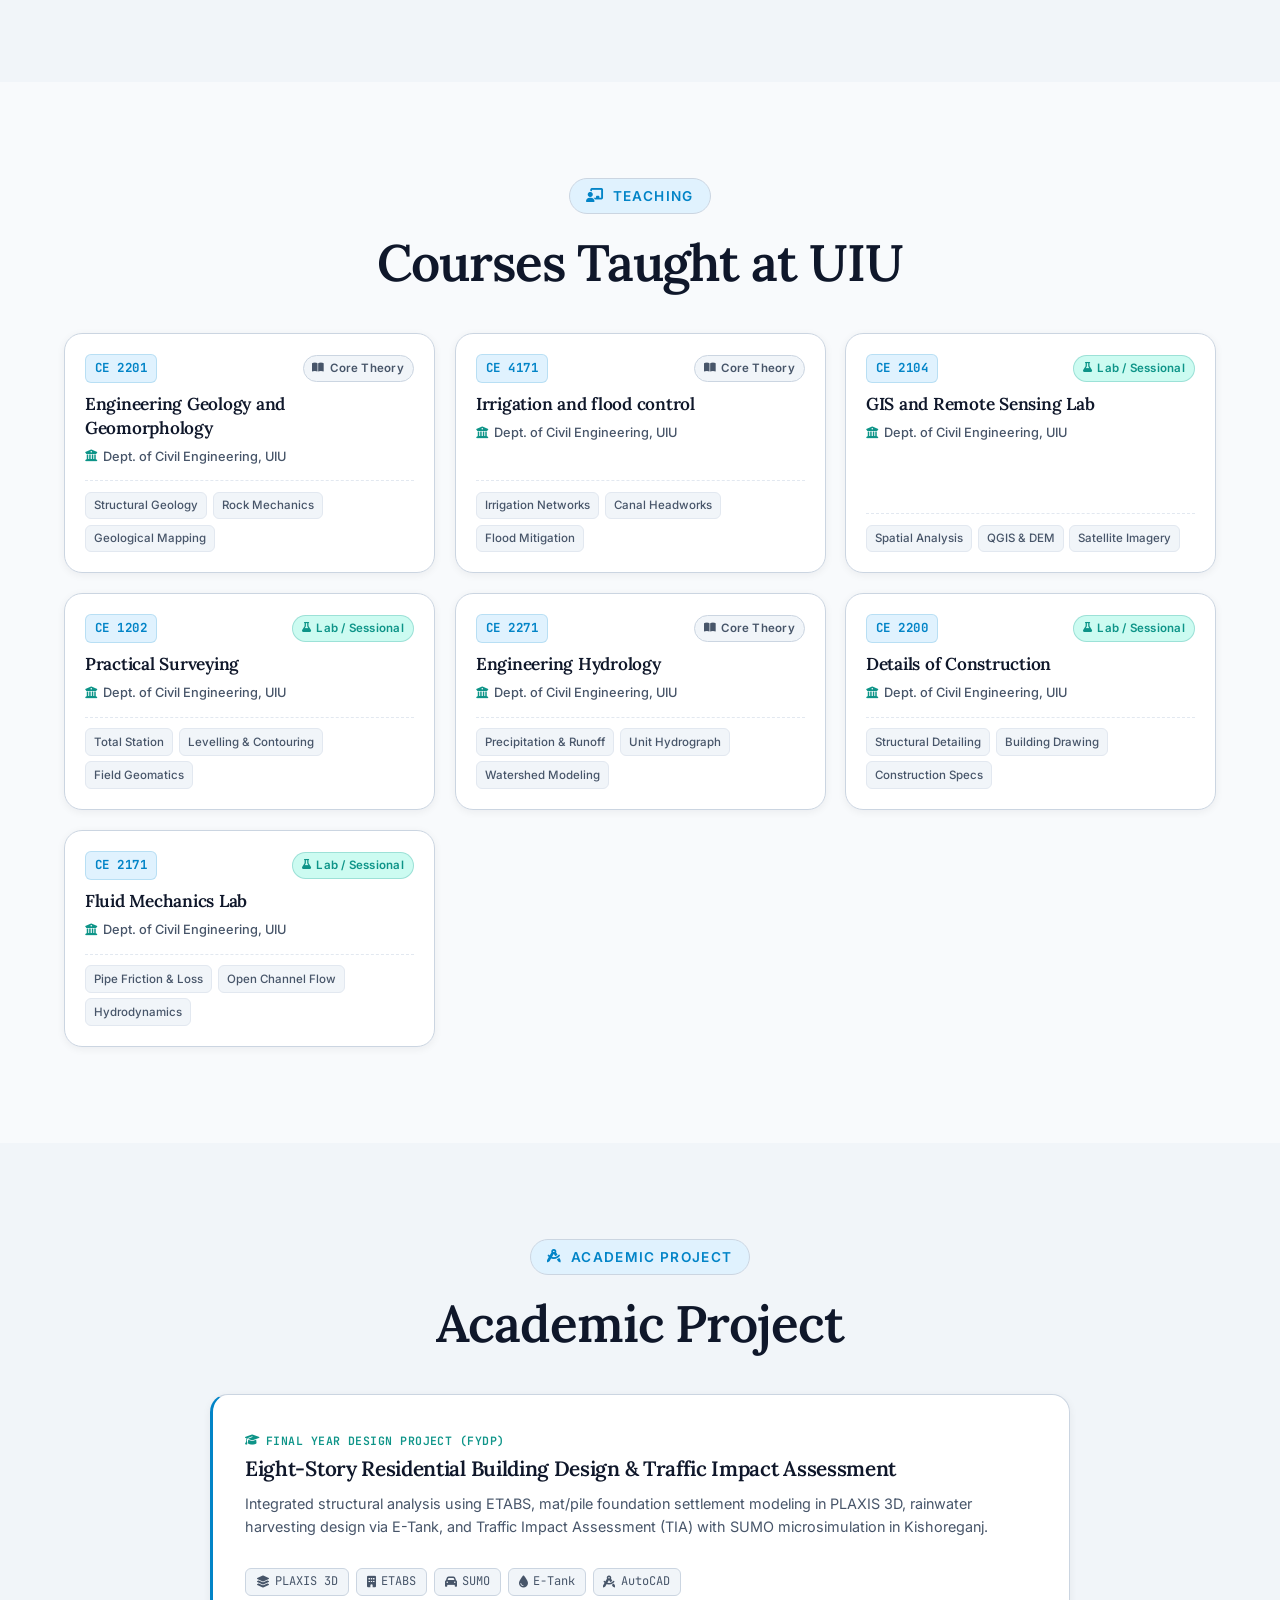
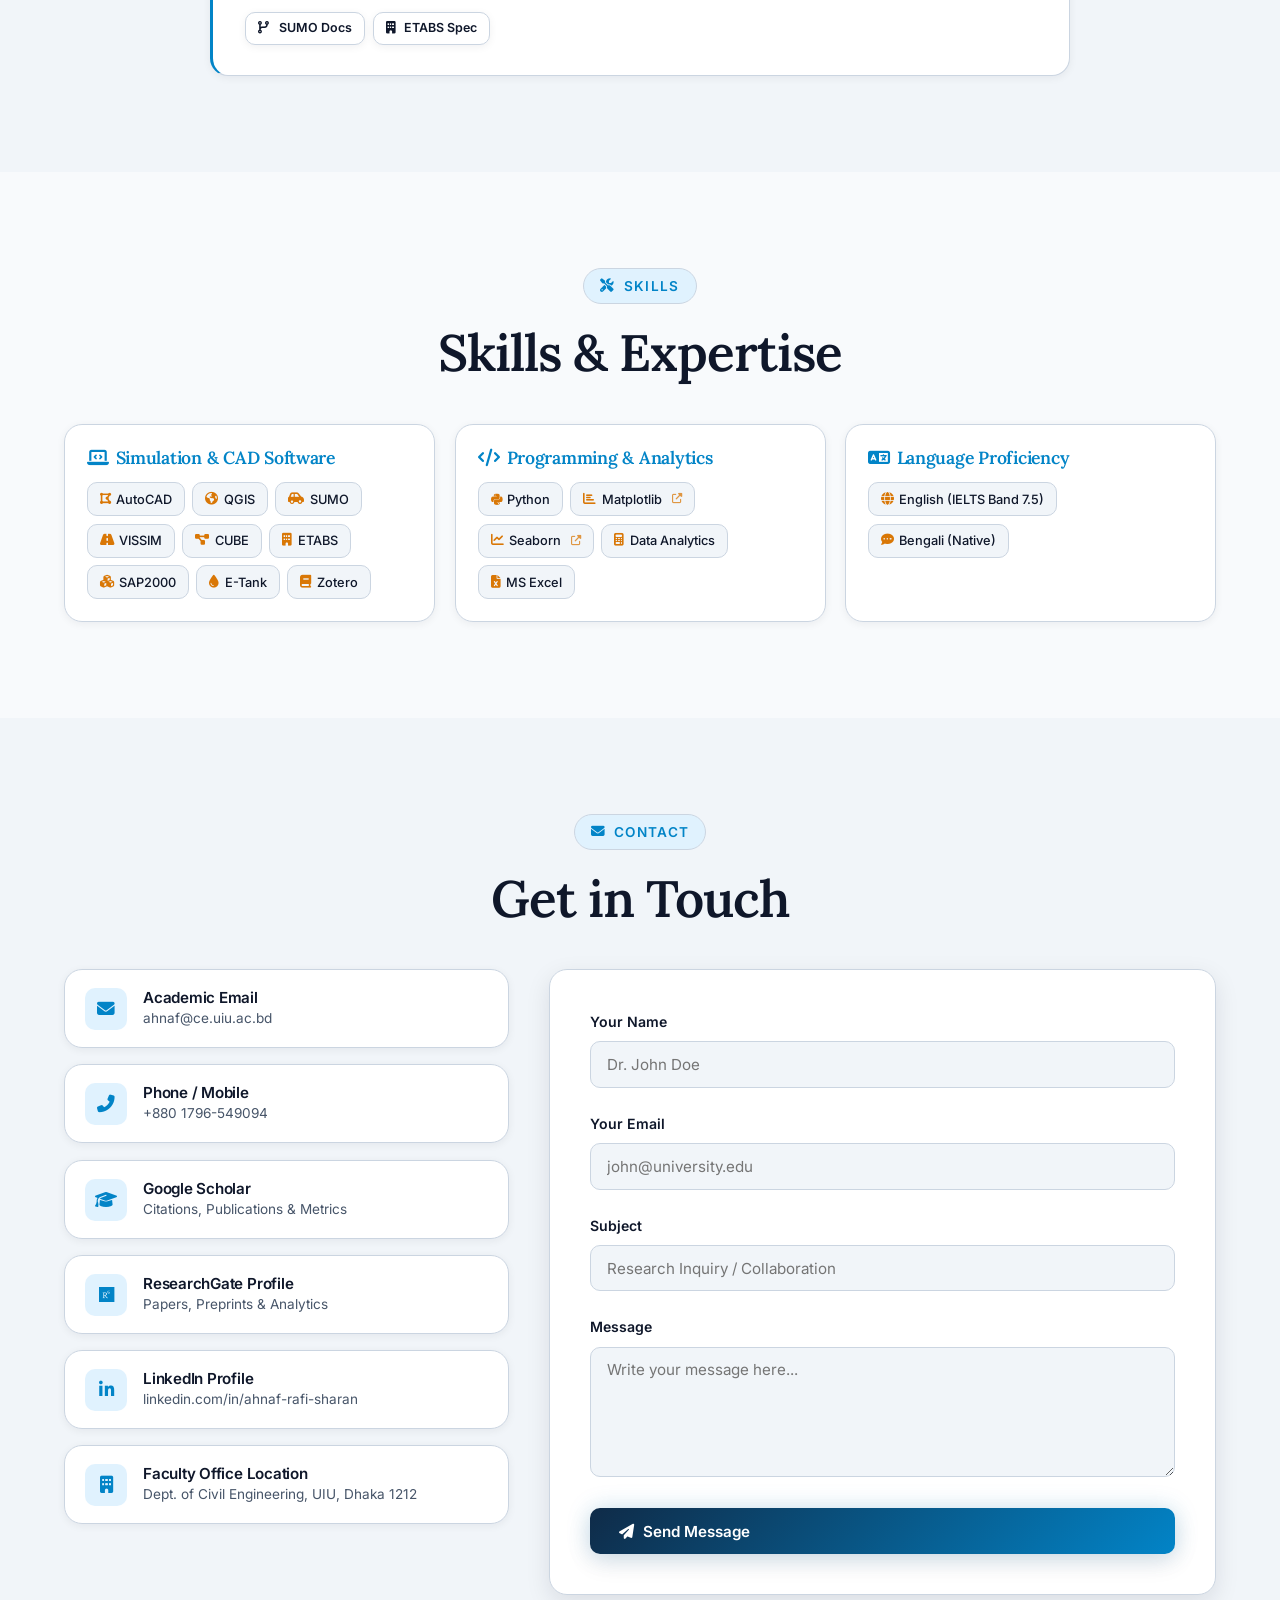
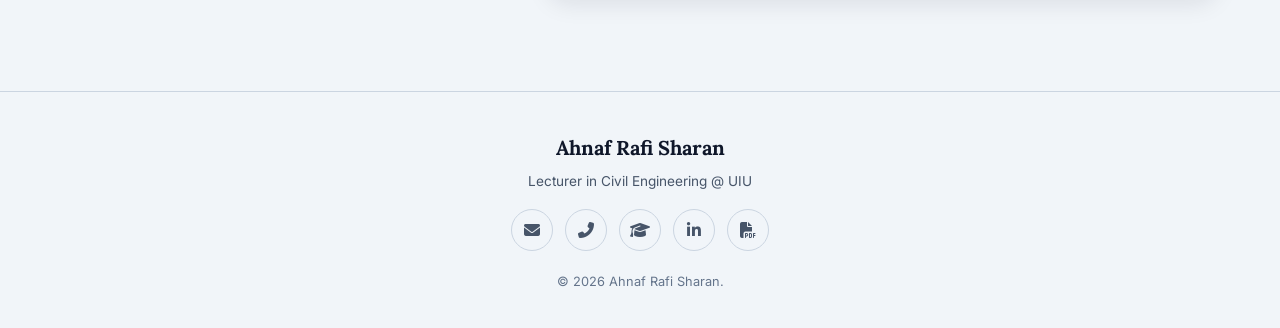
==== commit 932d8494: "feat(hero): update hero portrait with transparent background and adjust image dimensions" ====
--- a/index.html
+++ b/index.html
@@ -152,7 +152,7 @@
         <!-- HERO PORTRAIT FRAME -->
         <div class="hero-visual">
           <div class="profile-frame">
-            <img src="hero.png" alt="Ahnaf Rafi Sharan — Civil Engineer &amp; University Lecturer" class="profile-img" width="1086" height="1448" decoding="async">
+            <img src="hero.png" alt="Ahnaf Rafi Sharan — Civil Engineer &amp; University Lecturer" class="profile-img" width="896" height="1200" decoding="async">
           </div>
         </div>
       </div>
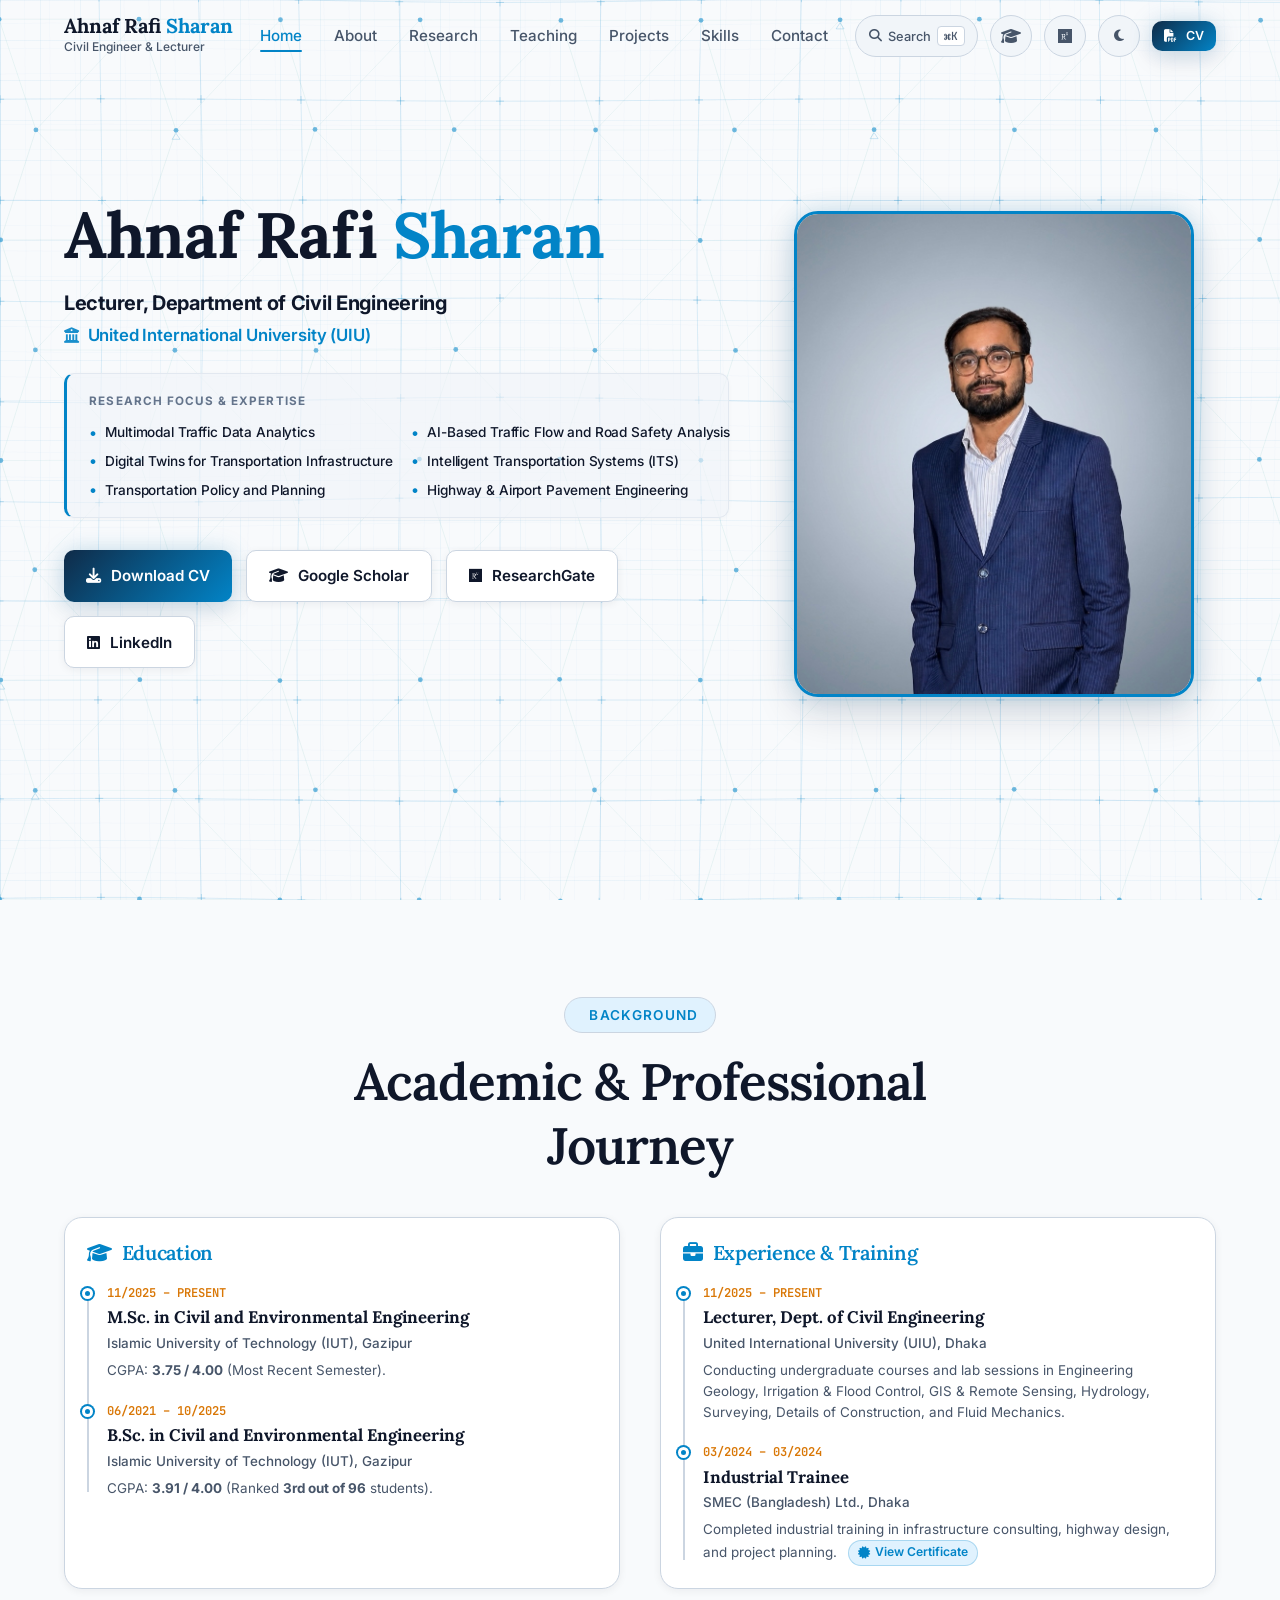
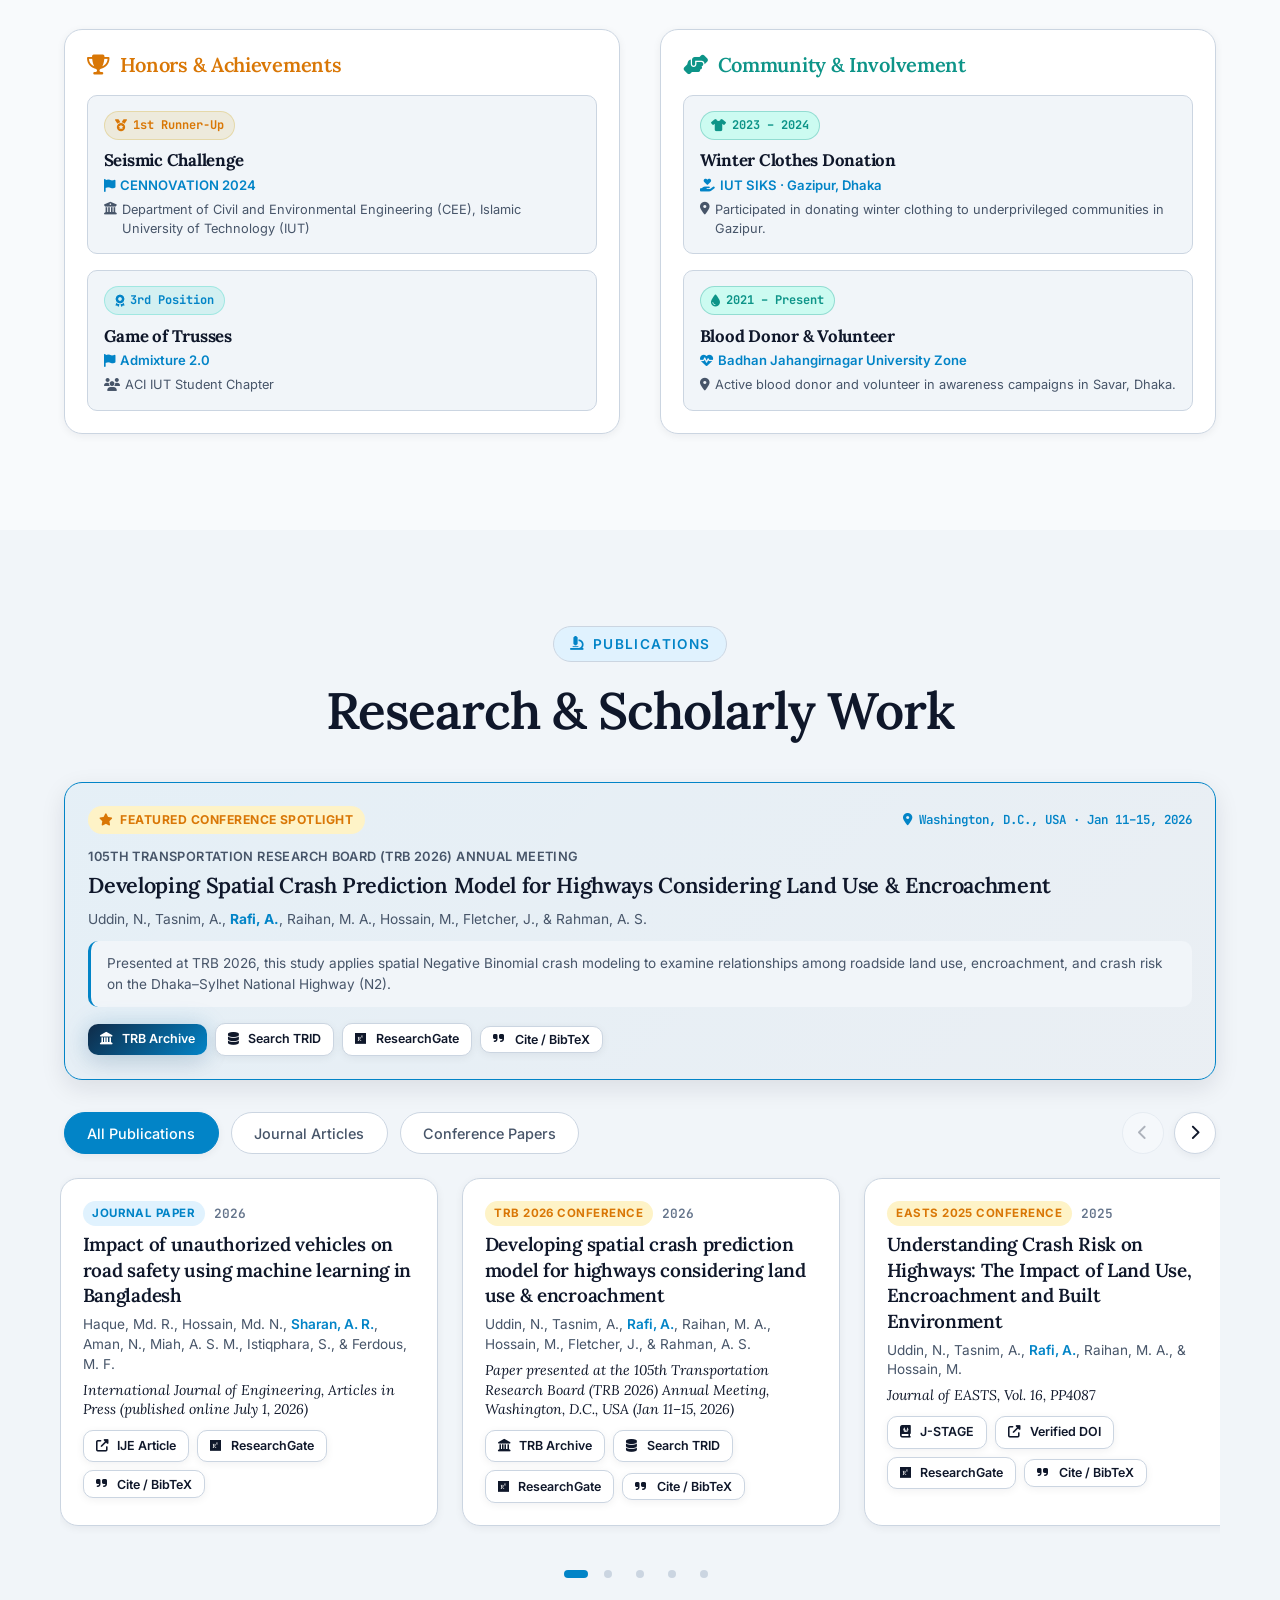
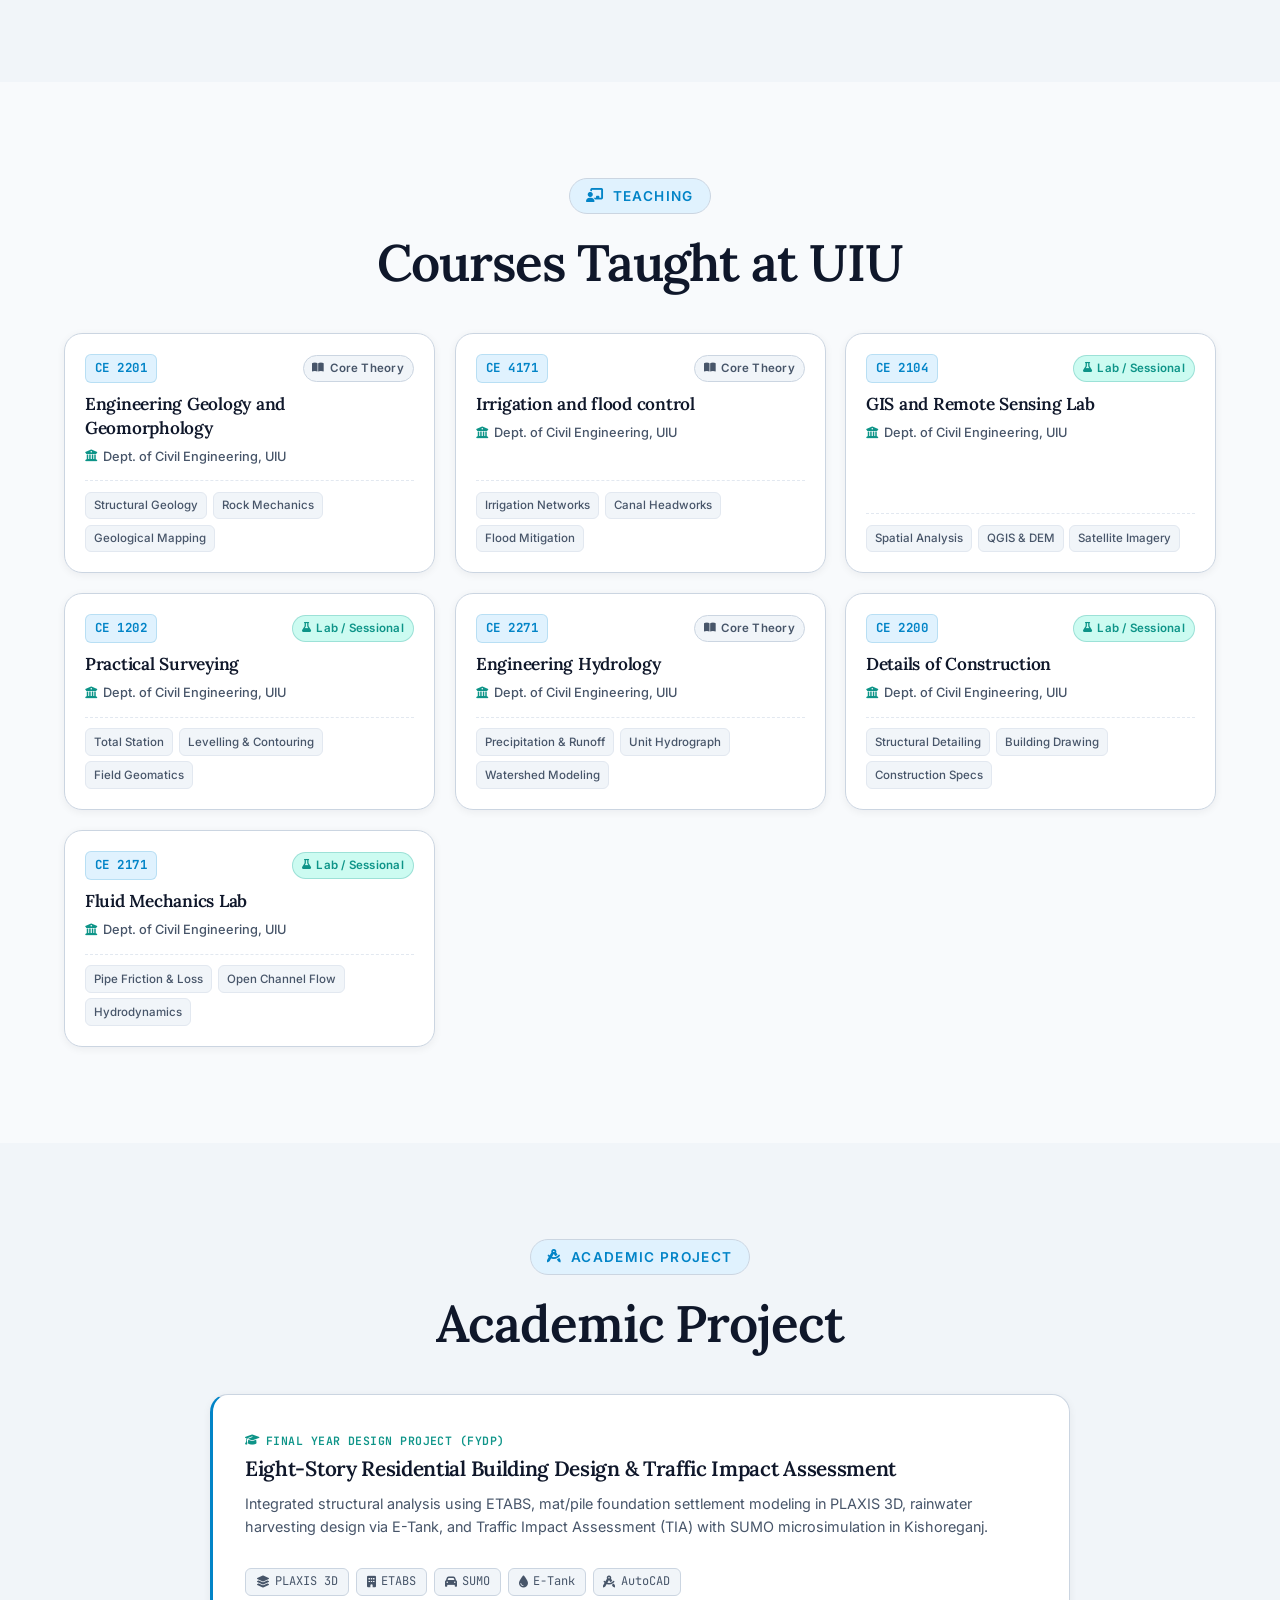
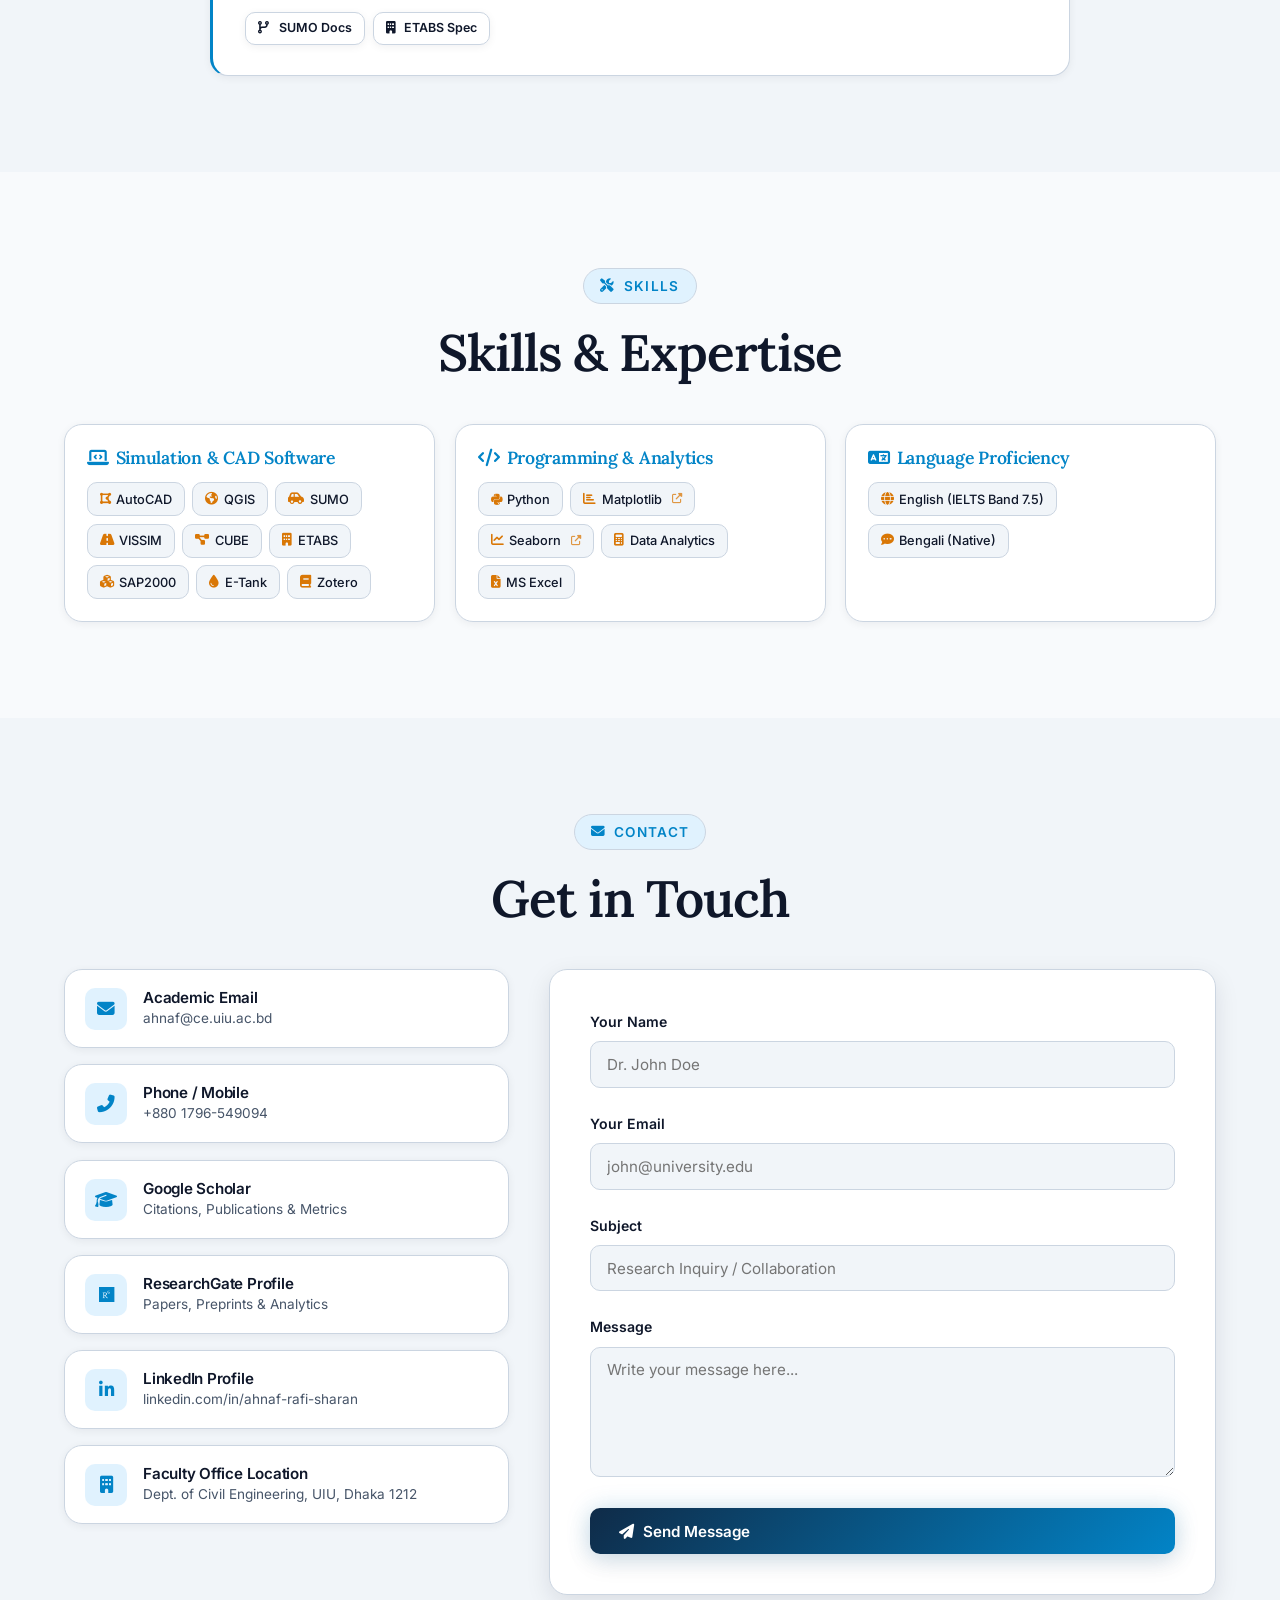
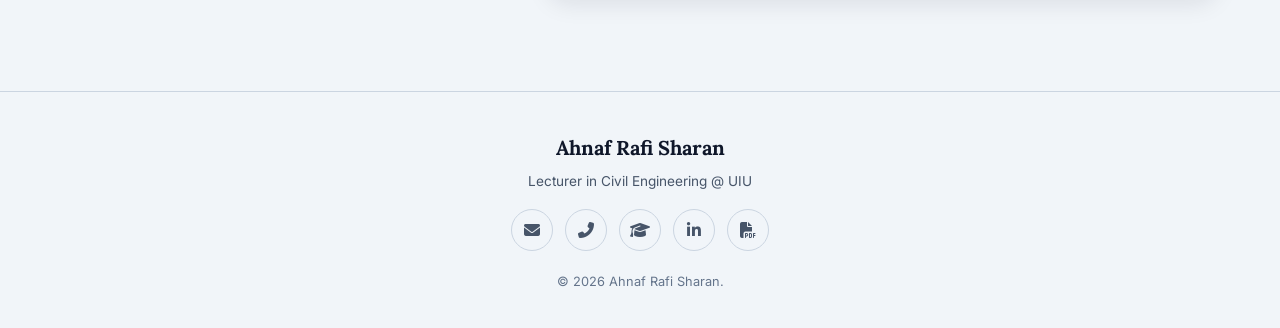
==== commit 1307749e: "fix(education): remove crash prediction focus text from MSc entry" ====
--- a/index.html
+++ b/index.html
@@ -176,7 +176,7 @@
                 <div class="timeline-date">11/2025 – PRESENT</div>
                 <div class="timeline-role">M.Sc. in Civil and Environmental Engineering</div>
                 <div class="timeline-org">Islamic University of Technology (IUT), Gazipur</div>
-                <p class="timeline-desc">CGPA: <strong>3.75 / 4.00</strong> (Most Recent Semester). Focusing on advanced transportation systems and crash prediction models.</p>
+                <p class="timeline-desc">CGPA: <strong>3.75 / 4.00</strong> (Most Recent Semester).</p>
               </div>
 
               <div class="timeline-item">
--- a/styles.css
+++ b/styles.css
@@ -439,8 +439,8 @@
 
 .hero-grid {
   display: grid;
-  grid-template-columns: 1.15fr 0.85fr;
-  gap: 4rem;
+  grid-template-columns: minmax(0, 1.32fr) minmax(0, 0.88fr);
+  gap: 2.75rem;
   align-items: center;
   position: relative;
   z-index: 3;
@@ -493,12 +493,13 @@
 
 .hero-interests {
   margin-bottom: 2rem;
-  max-width: 640px;
+  width: 100%;
+  max-width: 680px;
   background: rgba(241, 245, 249, 0.65);
   border: 1px solid var(--border-subtle);
   border-left: 3.5px solid var(--accent-cyan);
   border-radius: var(--radius-md);
-  padding: 1rem 1.35rem;
+  padding: 1.1rem 1.4rem;
   box-shadow: 0 1px 4px rgba(15, 23, 42, 0.03);
 }
 
@@ -520,8 +521,8 @@
 
 .hero-interests-list {
   display: grid;
-  grid-template-columns: repeat(2, 1fr);
-  gap: 0.55rem 1.5rem;
+  grid-template-columns: repeat(2, minmax(0, 1fr));
+  gap: 0.65rem 1.75rem;
   list-style: none;
   margin: 0;
   padding: 0;
@@ -529,14 +530,15 @@
 
 .interest-item {
   display: flex;
-  align-items: baseline;
+  align-items: center;
   gap: 0.5rem;
-  font-size: 0.88rem;
+  font-size: 0.85rem;
   font-weight: 500;
   color: var(--text-main);
-  line-height: 1.4;
+  line-height: 1.35;
   letter-spacing: -0.01em;
-  transition: color var(--transition-fast);
+  white-space: nowrap;
+  transition: color var(--transition-fast), transform var(--transition-fast);
 }
 
 .interest-item .item-marker {
@@ -548,6 +550,7 @@
 
 .interest-item:hover {
   color: var(--accent-cyan);
+  transform: translateX(2px);
 }
 
 .hero-cta {
@@ -1995,6 +1998,15 @@
   .trb-spotlight-card {
     padding: 1.15rem;
   }
+
+  .hero-interests-list {
+    grid-template-columns: 1fr;
+    gap: 0.6rem;
+  }
+
+  .interest-item {
+    white-space: normal;
+  }
 }
 
 @media (max-width: 576px) {
@@ -2008,11 +2020,6 @@
 
   .hero-name {
     font-size: clamp(2.4rem, 9vw, 3.2rem);
-  }
-
-  .hero-interests-list {
-    grid-template-columns: 1fr;
-    gap: 0.5rem;
   }
 
   .hero-interests {
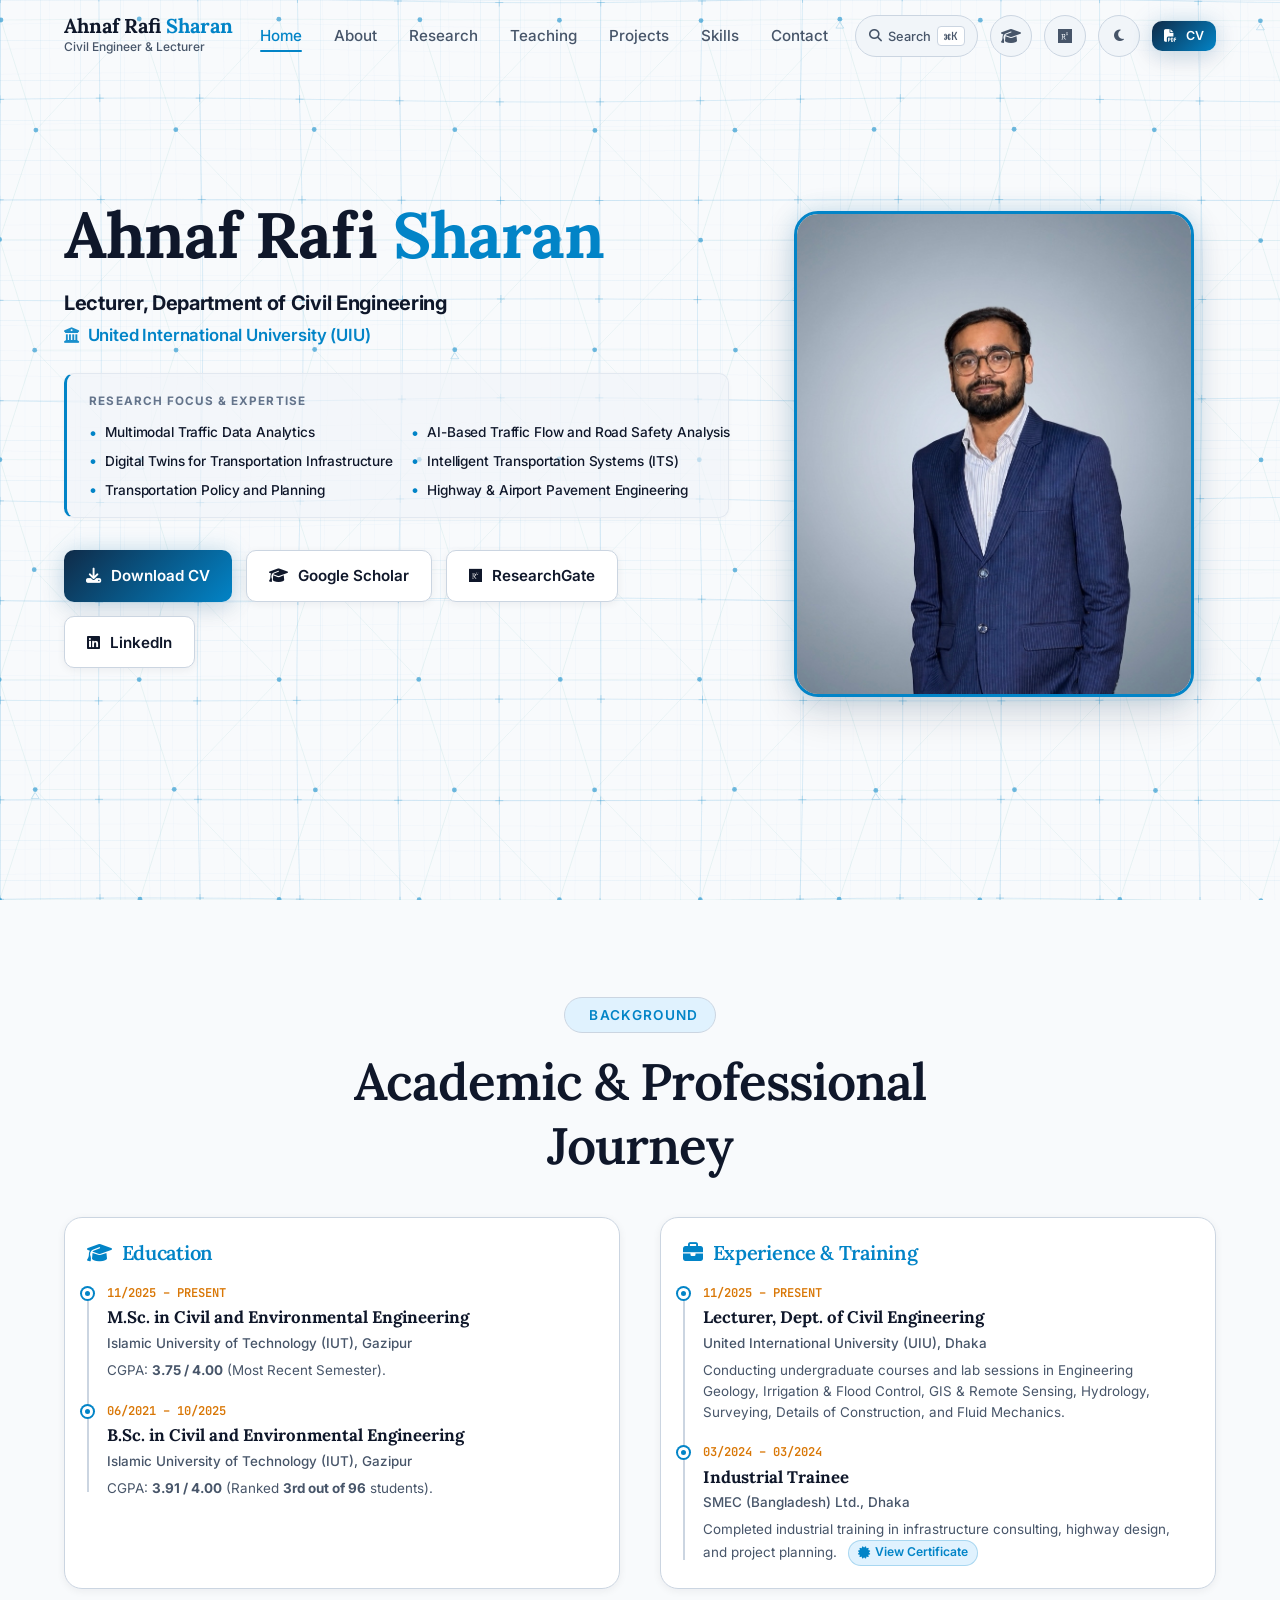
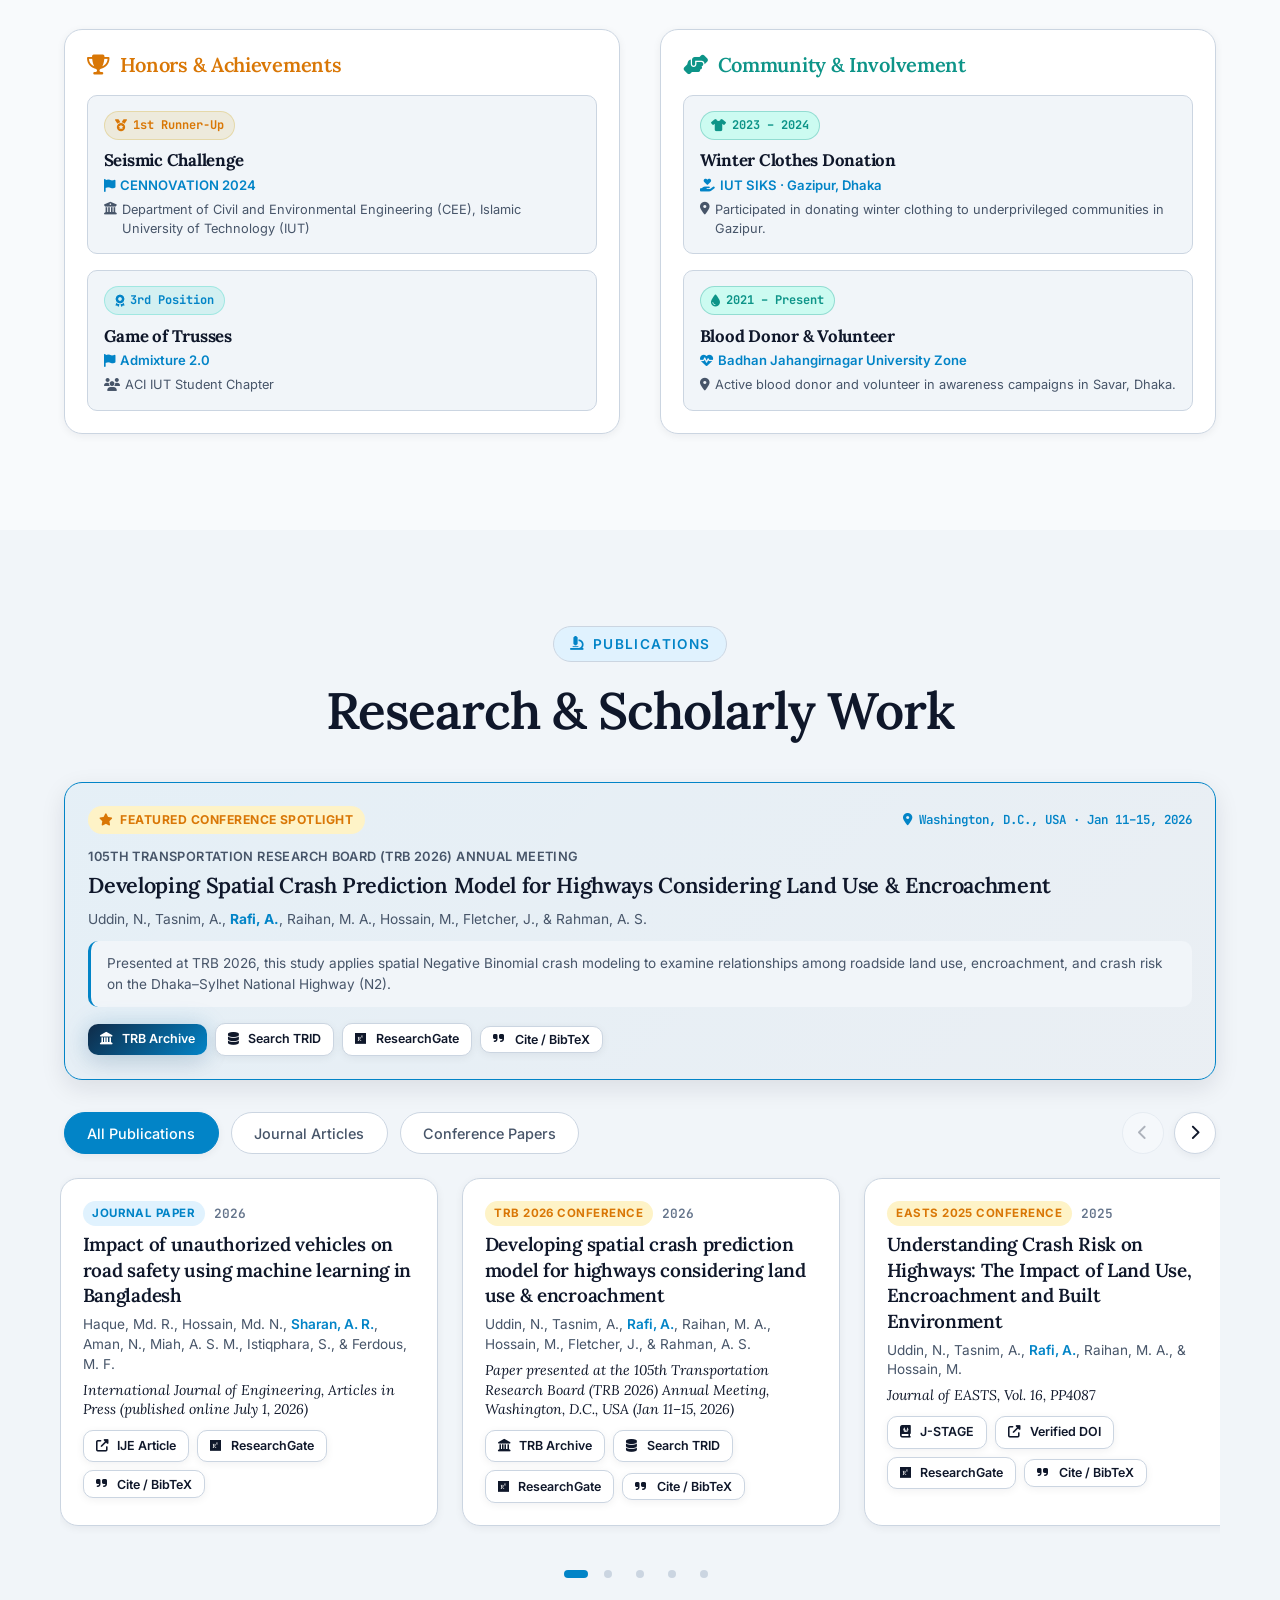
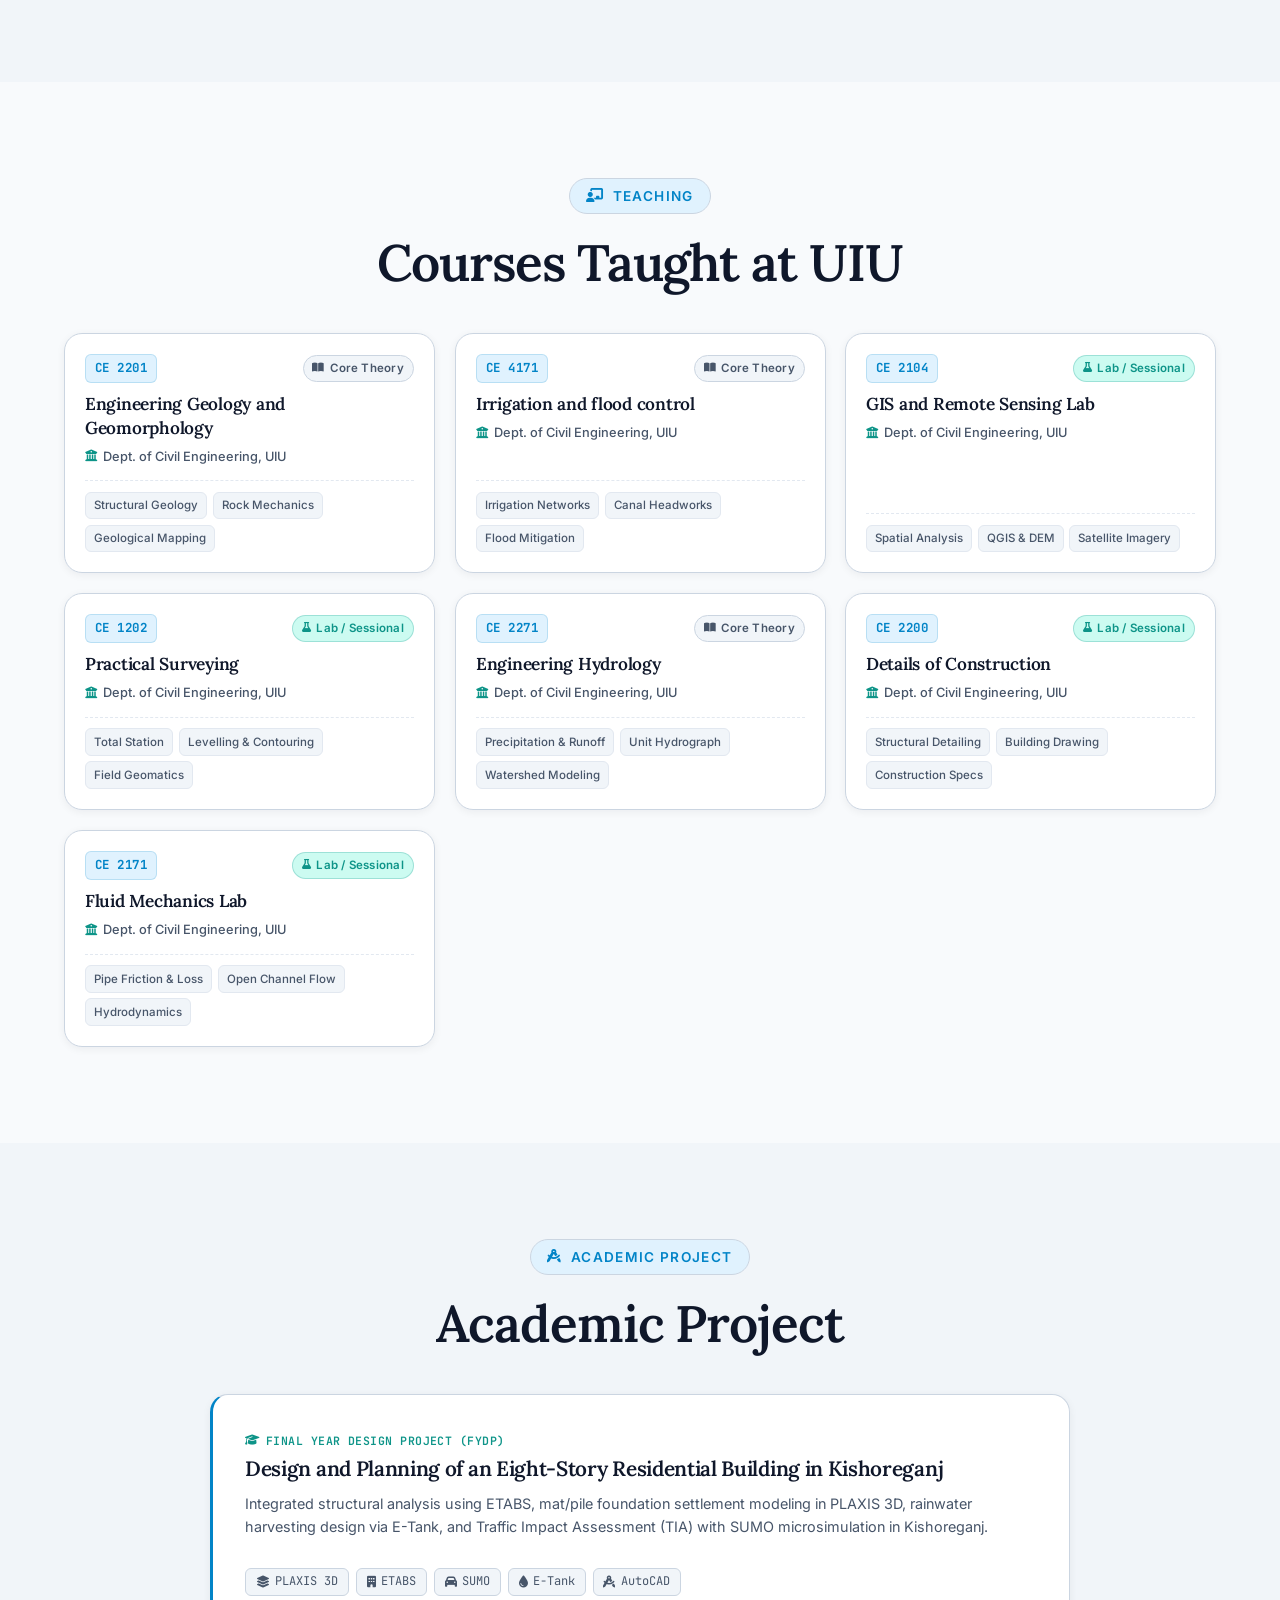
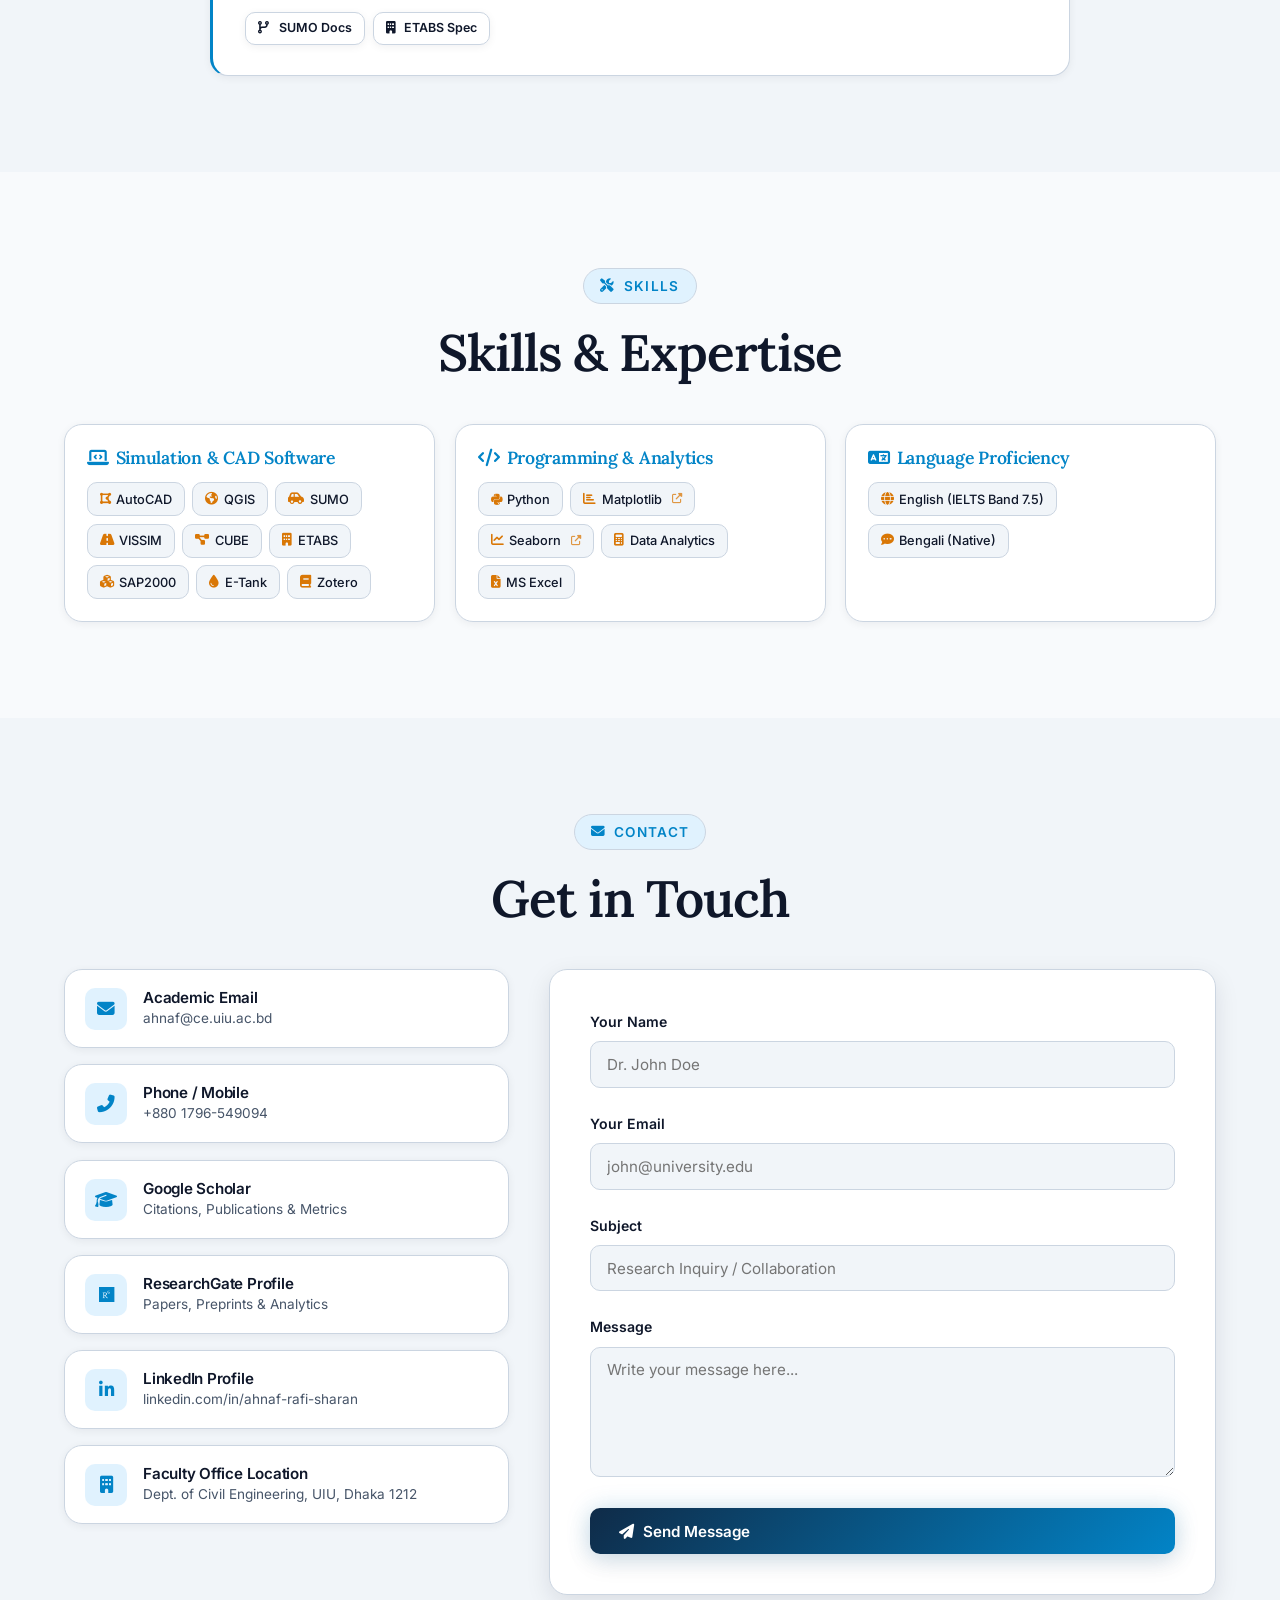
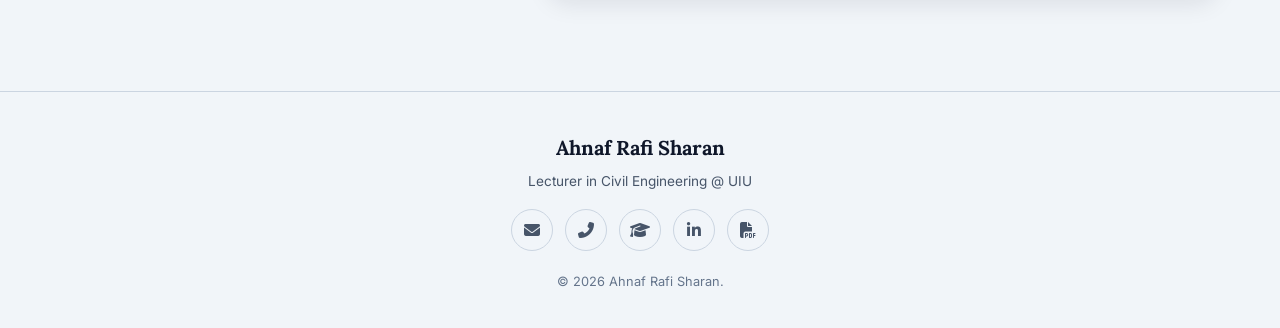
==== commit 34a7743a: "fix(project): update academic project title to match CV exactly" ====
--- a/index.html
+++ b/index.html
@@ -666,7 +666,7 @@
           <div class="project-card project-card--standalone">
             <div>
               <div class="project-category"><i class="fas fa-graduation-cap"></i> Final Year Design Project (FYDP)</div>
-              <h3 class="project-title">Eight-Story Residential Building Design &amp; Traffic Impact Assessment</h3>
+              <h3 class="project-title">Design and Planning of an Eight-Story Residential Building in Kishoreganj</h3>
               <p class="project-desc">
                 Integrated structural analysis using ETABS, mat/pile foundation settlement modeling in PLAXIS 3D, rainwater harvesting design via E-Tank, and Traffic Impact Assessment (TIA) with SUMO microsimulation in Kishoreganj.
               </p>
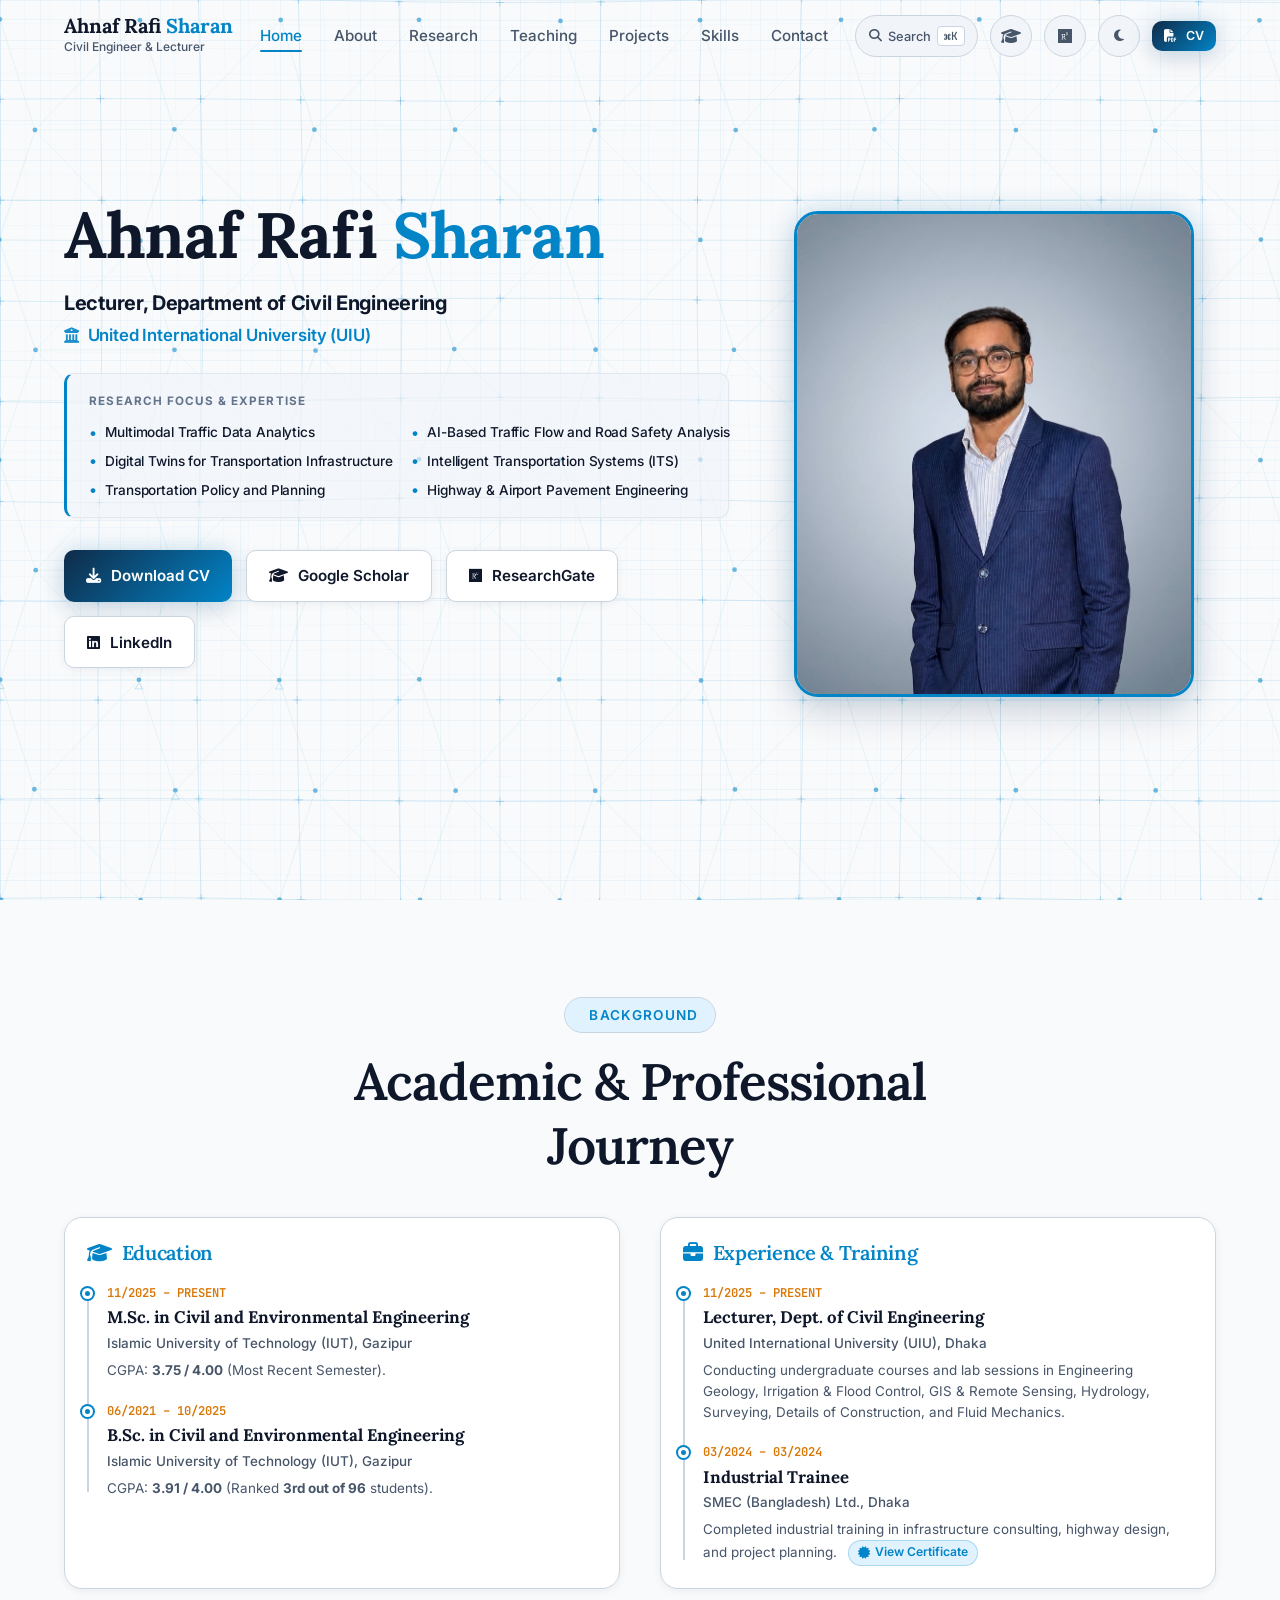
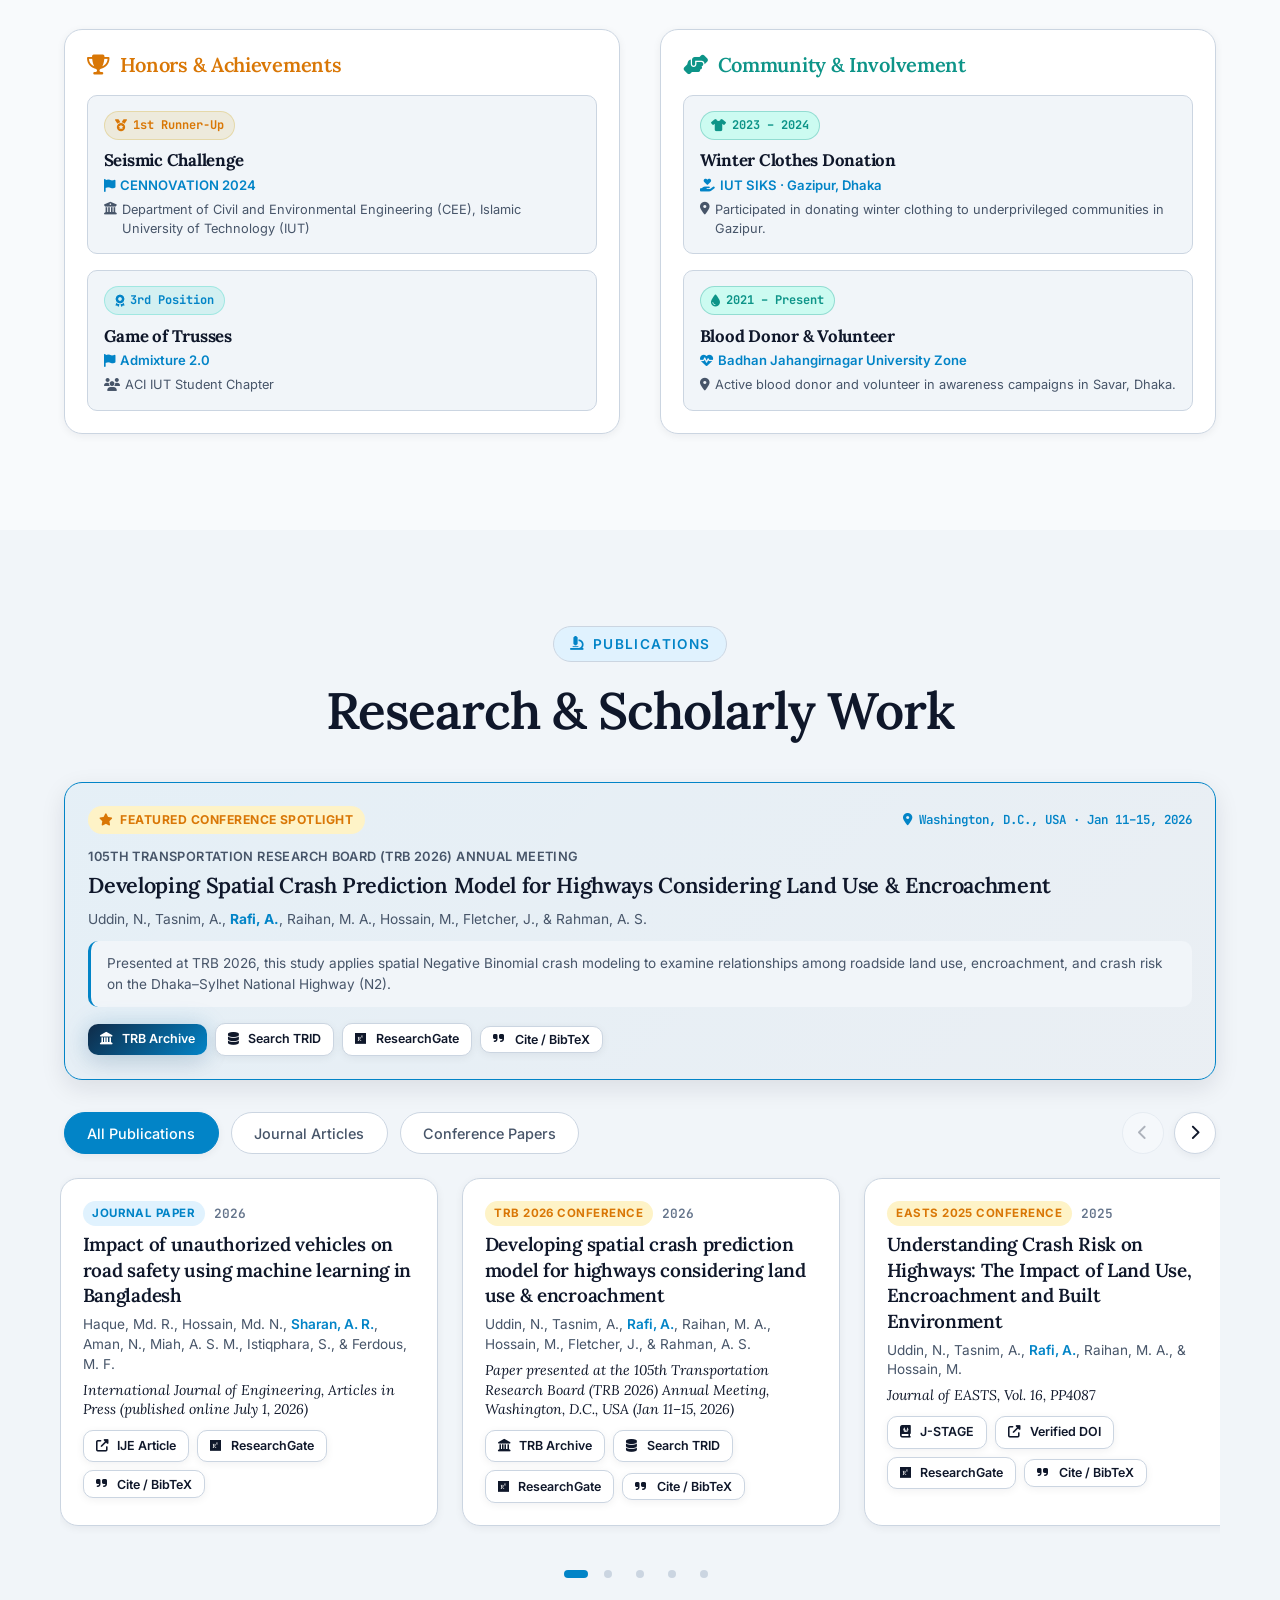
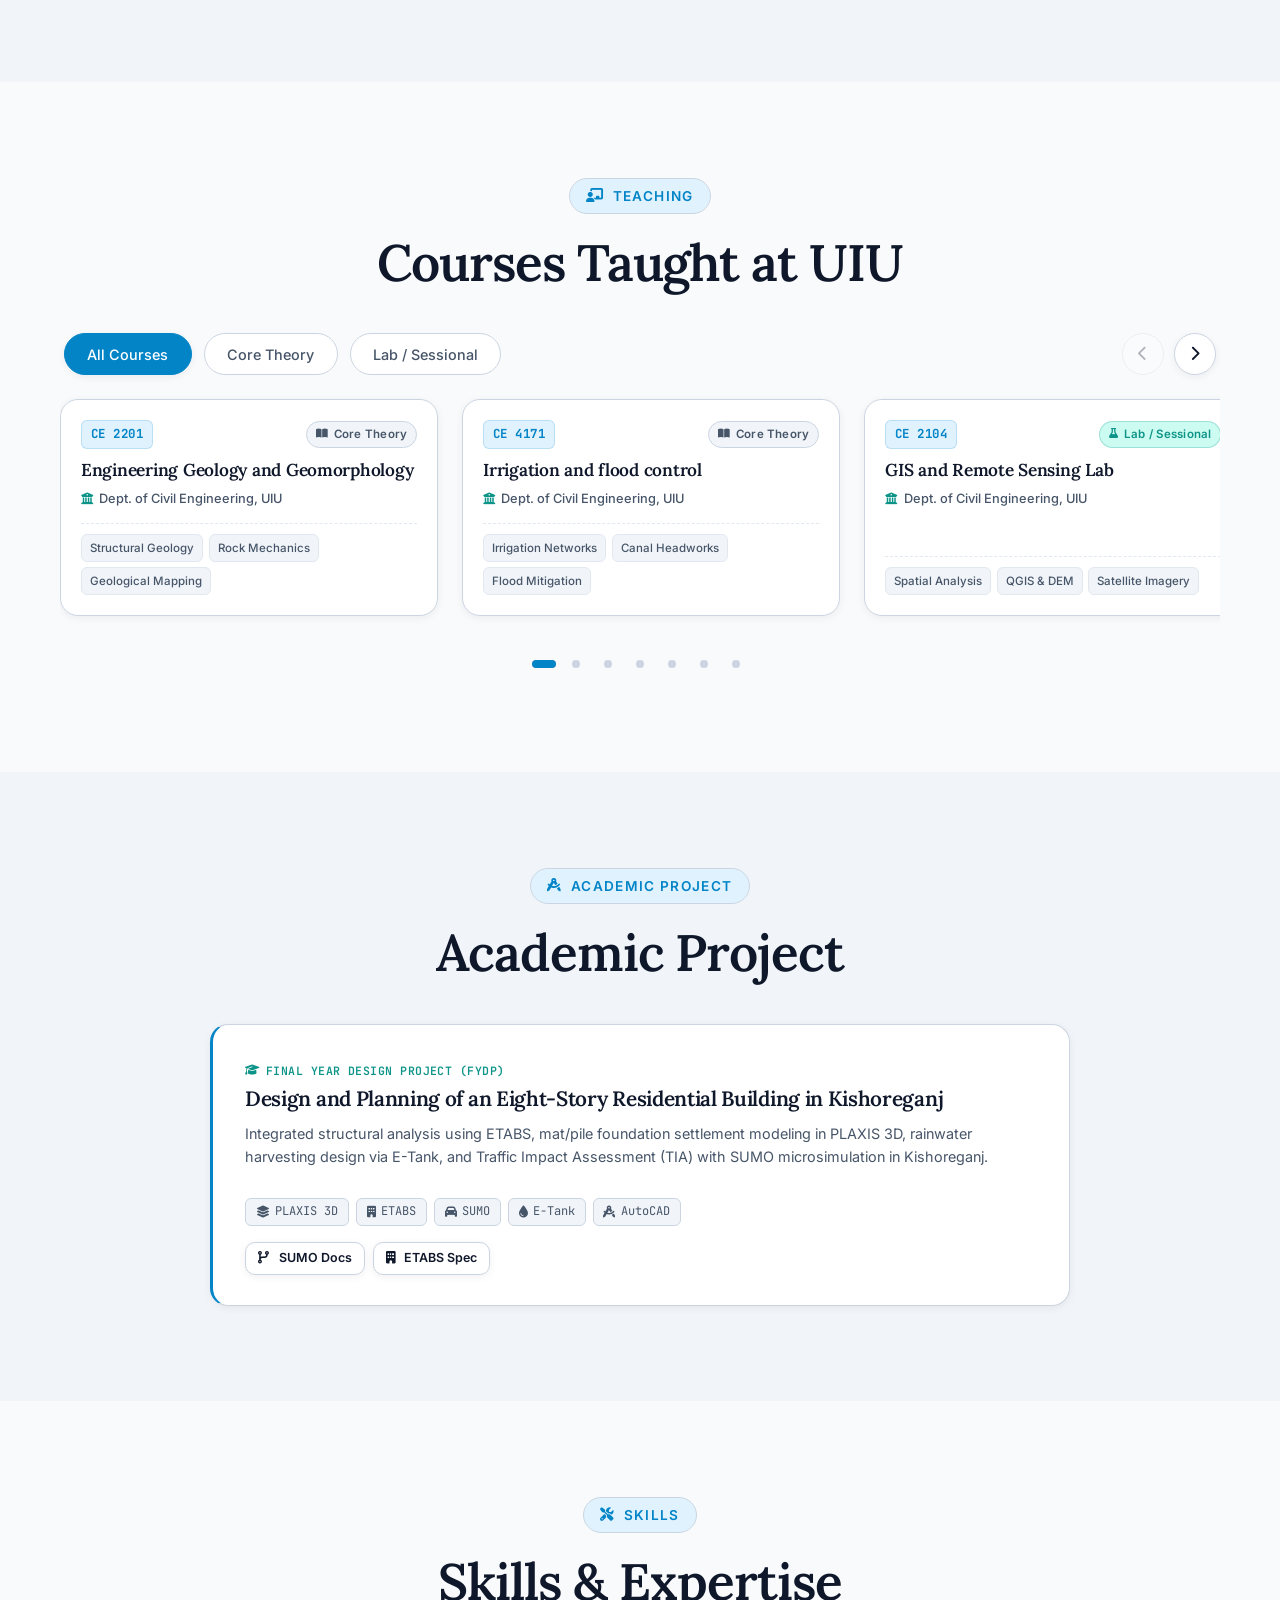
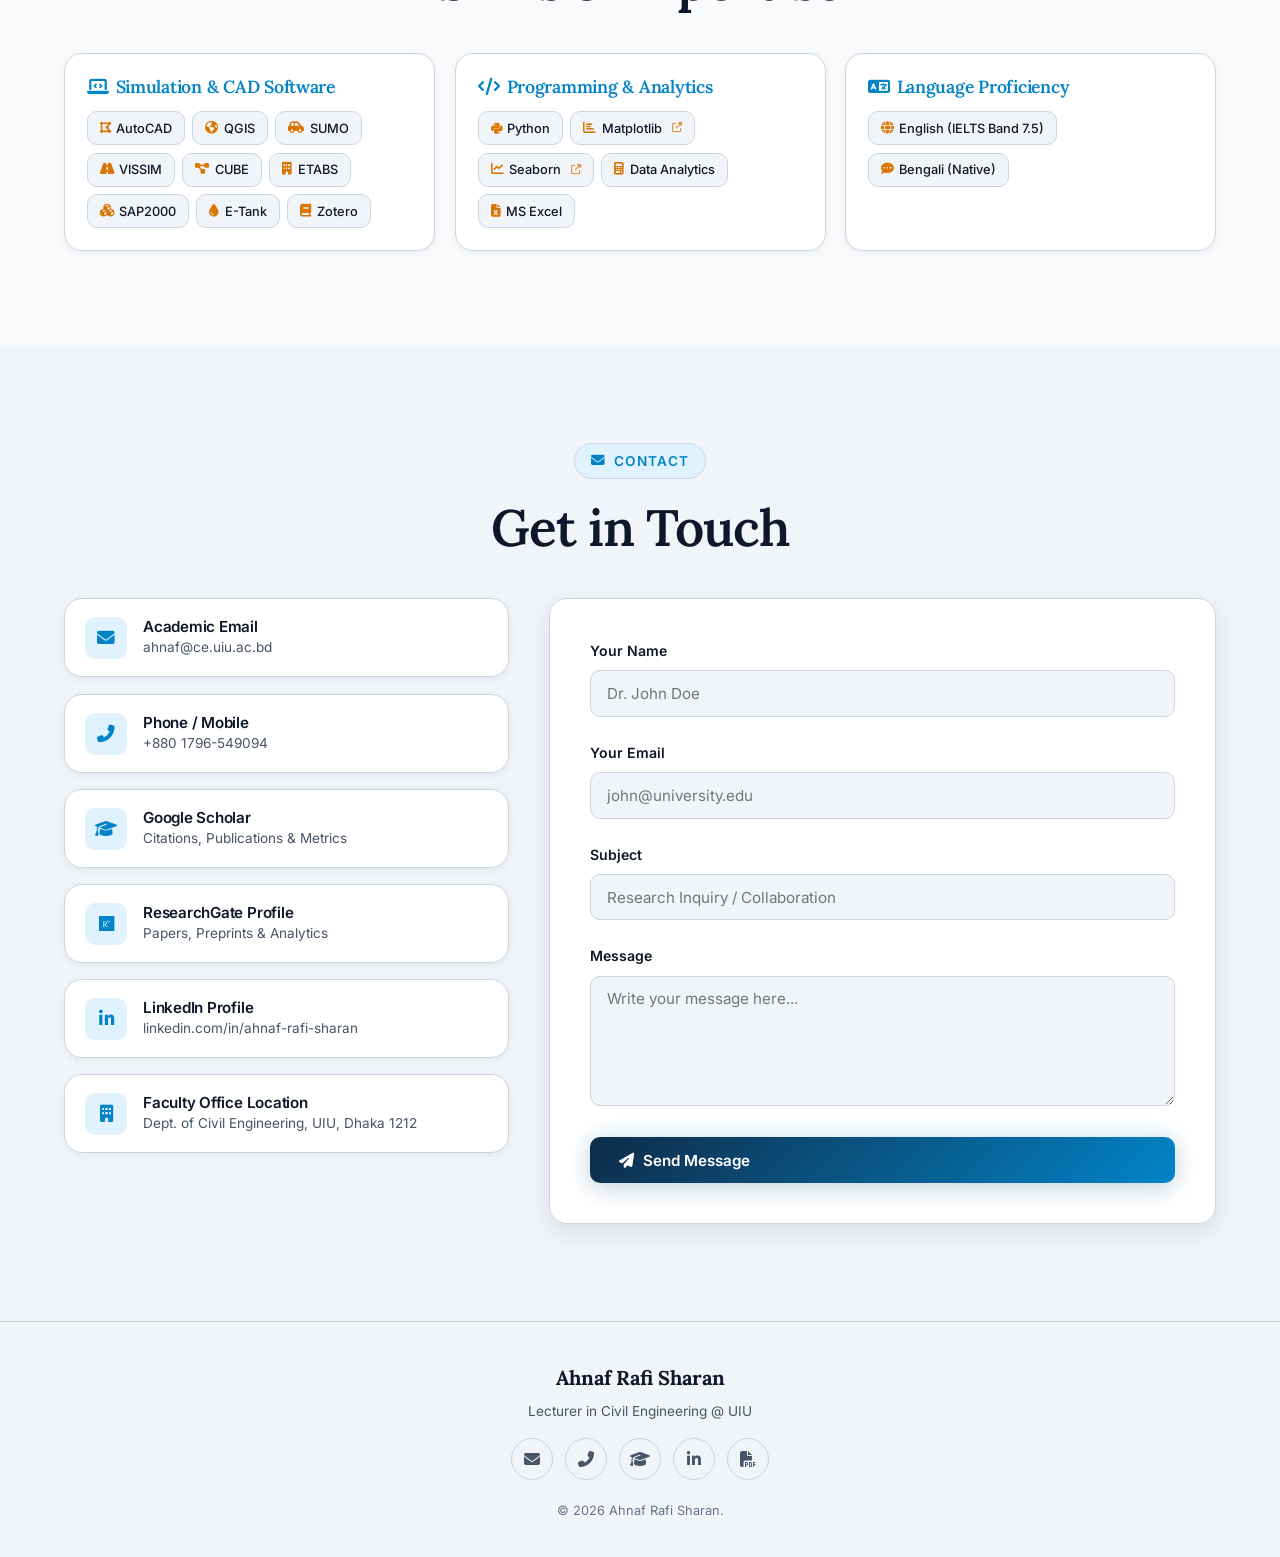
==== commit 6e31c8fb: "feat(teaching): convert courses taught section into responsive carousel with category filters" ====
--- a/index.html
+++ b/index.html
@@ -530,9 +530,23 @@
           <h2 class="section-title">Courses Taught at UIU</h2>
         </div>
 
-        <div class="teaching-grid">
+        <div class="carousel-wrapper" id="teaching-carousel-wrapper">
+          <div class="carousel-header-controls">
+            <div class="filter-bar">
+              <button type="button" class="filter-btn active" data-filter="all">All Courses</button>
+              <button type="button" class="filter-btn" data-filter="theory">Core Theory</button>
+              <button type="button" class="filter-btn" data-filter="lab">Lab / Sessional</button>
+            </div>
+            <div class="carousel-nav-btns">
+              <button type="button" class="carousel-btn prev-btn" aria-label="Previous Course" data-target="teaching-carousel"><i class="fas fa-chevron-left"></i></button>
+              <button type="button" class="carousel-btn next-btn" aria-label="Next Course" data-target="teaching-carousel"><i class="fas fa-chevron-right"></i></button>
+            </div>
+          </div>
+
+          <div class="carousel-container" id="teaching-carousel">
+            <div class="teaching-grid carousel-track">
           <!-- Course 1: CE 2201 -->
-          <div class="teaching-card">
+          <div class="teaching-card" data-category="theory">
             <div class="teaching-card-header">
               <span class="teaching-code">CE 2201</span>
               <span class="teaching-type-badge badge--theory"><i class="fas fa-book-open"></i> Core Theory</span>
@@ -549,7 +563,7 @@
           </div>
 
           <!-- Course 2: CE 4171 -->
-          <div class="teaching-card">
+          <div class="teaching-card" data-category="theory">
             <div class="teaching-card-header">
               <span class="teaching-code">CE 4171</span>
               <span class="teaching-type-badge badge--theory"><i class="fas fa-book-open"></i> Core Theory</span>
@@ -566,7 +580,7 @@
           </div>
 
           <!-- Course 3: CE 2104 -->
-          <div class="teaching-card">
+          <div class="teaching-card" data-category="lab">
             <div class="teaching-card-header">
               <span class="teaching-code">CE 2104</span>
               <span class="teaching-type-badge badge--lab"><i class="fas fa-flask"></i> Lab / Sessional</span>
@@ -583,7 +597,7 @@
           </div>
 
           <!-- Course 4: CE 1202 -->
-          <div class="teaching-card">
+          <div class="teaching-card" data-category="lab">
             <div class="teaching-card-header">
               <span class="teaching-code">CE 1202</span>
               <span class="teaching-type-badge badge--lab"><i class="fas fa-flask"></i> Lab / Sessional</span>
@@ -600,7 +614,7 @@
           </div>
 
           <!-- Course 5: CE 2271 -->
-          <div class="teaching-card">
+          <div class="teaching-card" data-category="theory">
             <div class="teaching-card-header">
               <span class="teaching-code">CE 2271</span>
               <span class="teaching-type-badge badge--theory"><i class="fas fa-book-open"></i> Core Theory</span>
@@ -617,7 +631,7 @@
           </div>
 
           <!-- Course 6: CE 2200 -->
-          <div class="teaching-card">
+          <div class="teaching-card" data-category="lab">
             <div class="teaching-card-header">
               <span class="teaching-code">CE 2200</span>
               <span class="teaching-type-badge badge--lab"><i class="fas fa-flask"></i> Lab / Sessional</span>
@@ -634,7 +648,7 @@
           </div>
 
           <!-- Course 7: CE 2171 -->
-          <div class="teaching-card">
+          <div class="teaching-card" data-category="lab">
             <div class="teaching-card-header">
               <span class="teaching-code">CE 2171</span>
               <span class="teaching-type-badge badge--lab"><i class="fas fa-flask"></i> Lab / Sessional</span>
@@ -649,6 +663,9 @@
               <span class="teaching-tag">Hydrodynamics</span>
             </div>
           </div>
+            </div>
+          </div>
+          <div class="carousel-dots" id="teaching-carousel-dots"></div>
         </div>
       </div>
     </section>
--- a/styles.css
+++ b/styles.css
@@ -1211,7 +1211,8 @@
 }
 
 .pub-list.carousel-track .pub-card,
-.projects-grid.carousel-track .project-card {
+.projects-grid.carousel-track .project-card,
+.teaching-grid.carousel-track .teaching-card {
   flex: 0 0 calc(34% - 0.85rem);
   min-width: 290px;
   scroll-snap-align: start;
@@ -1277,7 +1278,8 @@
 
 @media (max-width: 992px) {
   .pub-list.carousel-track .pub-card,
-  .projects-grid.carousel-track .project-card {
+  .projects-grid.carousel-track .project-card,
+  .teaching-grid.carousel-track .teaching-card {
     flex: 0 0 calc(52% - 0.75rem);
     min-width: 270px;
   }
@@ -1285,7 +1287,8 @@
 
 @media (max-width: 640px) {
   .pub-list.carousel-track .pub-card,
-  .projects-grid.carousel-track .project-card {
+  .projects-grid.carousel-track .project-card,
+  .teaching-grid.carousel-track .teaching-card {
     flex: 0 0 calc(88% - 0.5rem);
     min-width: 260px;
   }
@@ -1310,7 +1313,9 @@
   gap: 1rem;
 }
 
-.pub-card.is-filtered-out {
+.pub-card.is-filtered-out,
+.teaching-card.is-filtered-out,
+.project-card.is-filtered-out {
   display: none !important;
 }
 
